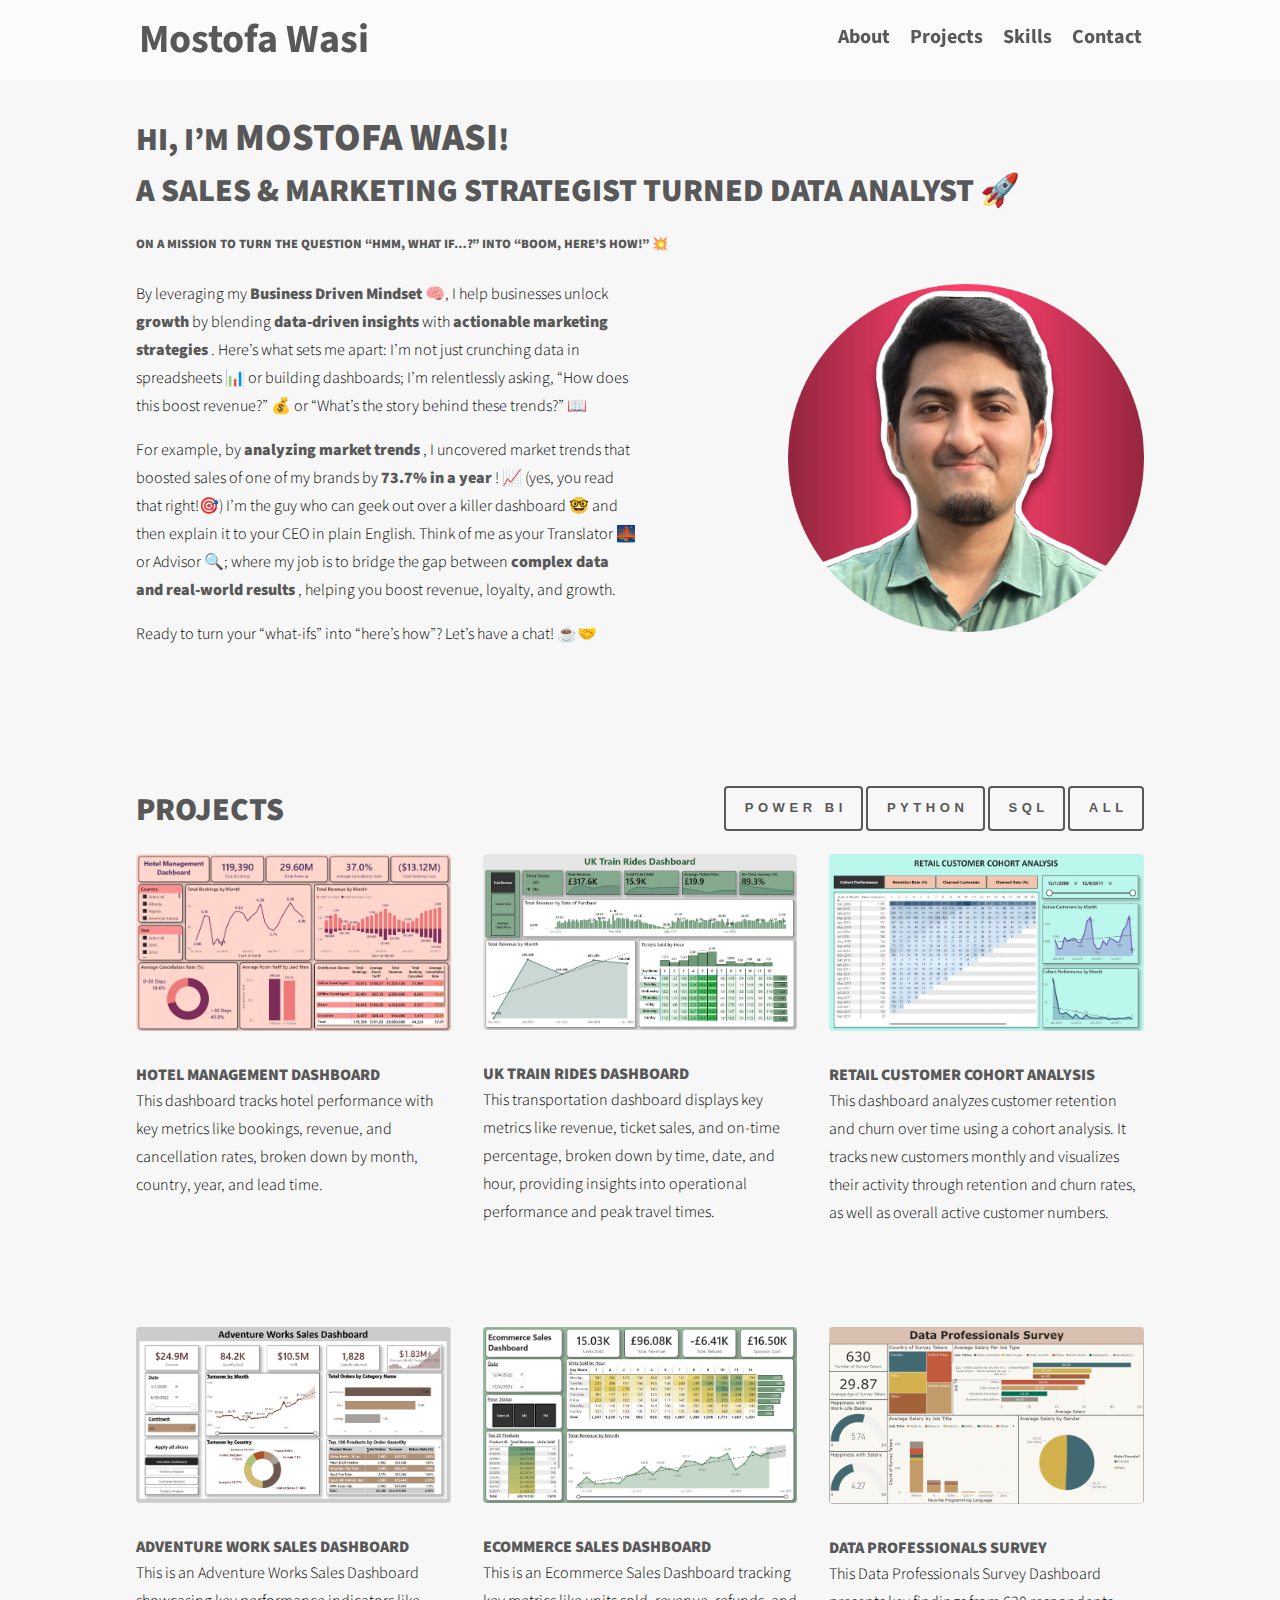
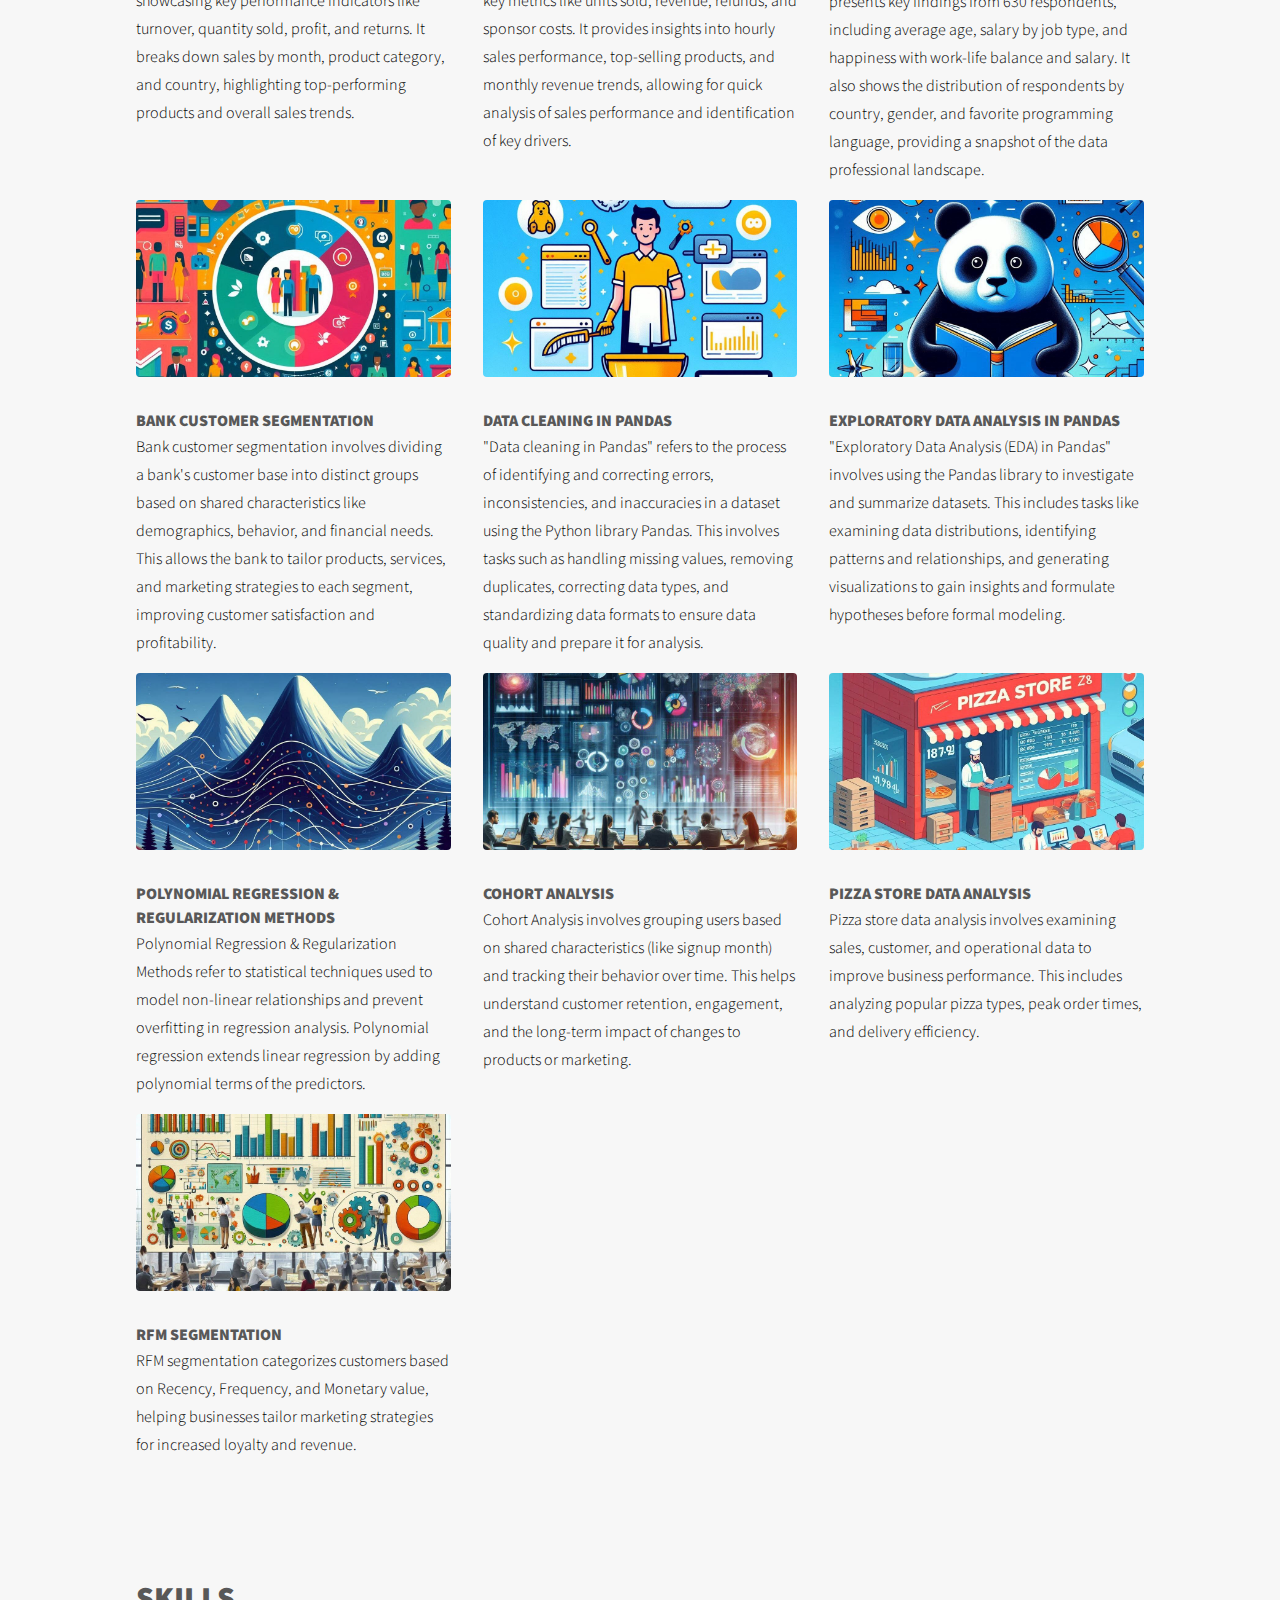
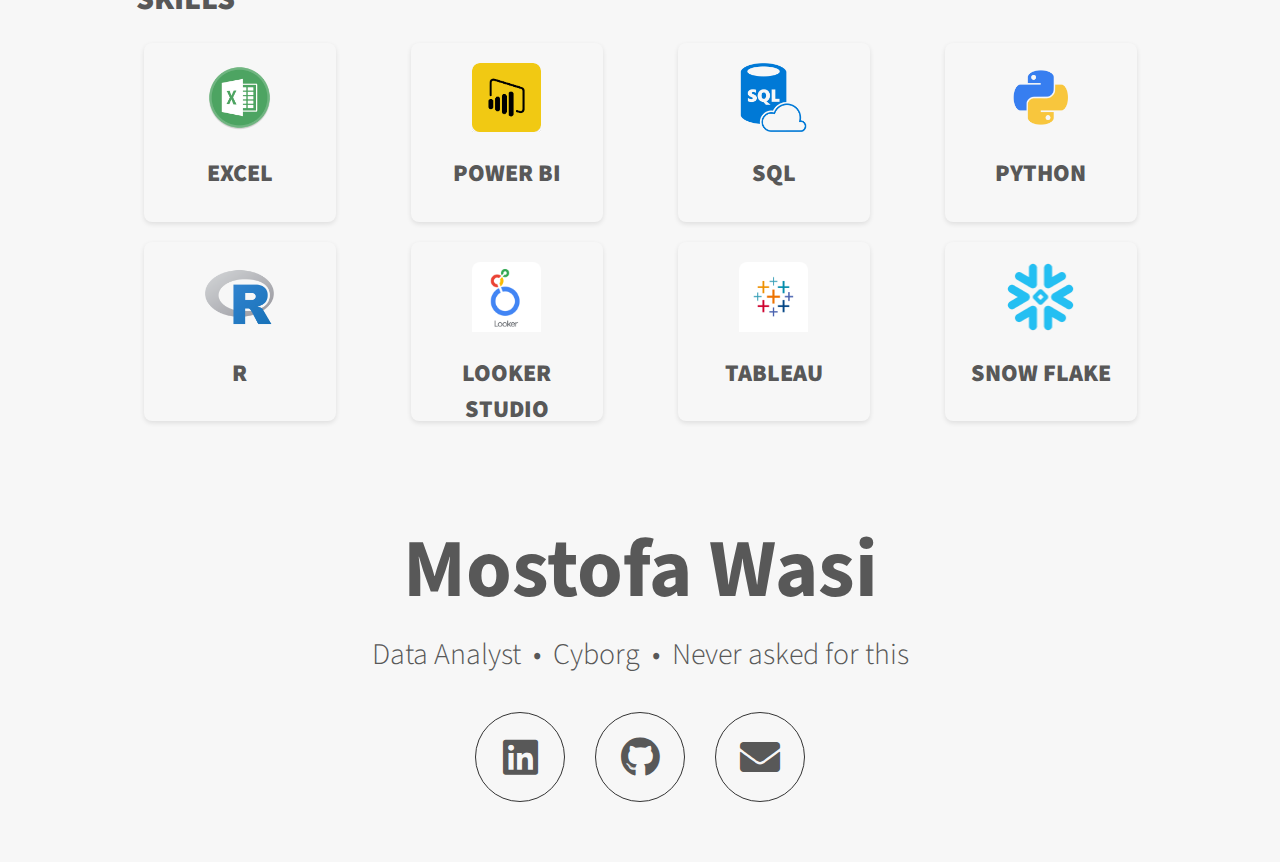
==== index.html @ e13c4f14 "Update index.html" ====
<!DOCTYPE HTML>

<html>

<head>
	<title>Portfolio Website of Mostofa Wasi</title>
	<meta charset="utf-8" />
	<meta name="viewport" content="width=device-width, initial-scale=1, user-scalable=no" />
	<link rel="stylesheet" href="assets/css/main.css" />
	<noscript>
		<link rel="stylesheet" href="assets/css/noscript.css" />
	</noscript>


</head>

<body class="is-preload">
	<!-- Wrapper -->
	<div id="wrapper">

		<div class="main-container">
			<div class="nav-container">
				<div class="name">
					<a href="https://mostofawasi.github.io/m.wasi_portfolio/">Mostofa Wasi</a>
				</div>
				<div class="links">
					<a href="#home">About</a>
					<a href="#projects">Projects</a>
					<a href="#skills">Skills</a>
					<a href="#foot">Contact</a>
				</div>
			</div>
		</div>

		<!-- Header -->
		<header id="header">
			<div class="inner">

			</div>
		</header>
		<div id="main">
			<div class="inner">
				<section id="home">
					<h4>Hi, I’m <strong><btn style="font-size: larger;"
								href="https://www.linkedin.com/in/mostofawasi/">Mostofa Wasi</btn></strong>!<br />
						A Sales & Marketing Strategist turned Data Analyst 🚀</h4>
					<h5>on a mission to turn the question <strong>“Hmm, what if…?”</strong> into <strong>“Boom, here’s
							how!”</strong> 💥</h5>

					<div id="about">
						<section class="About">
							<p style="color: black;">By leveraging my <strong style="color: #585858;"> Business Driven Mindset </strong> 🧠, 
								I help businesses unlock <strong style="color: #585858;"> growth </strong> 
								by blending <strong style="color: #585858;"> data-driven insights </strong> 
								with <strong style="color: #585858;"> actionable marketing strategies </strong>. 
								Here’s what sets me apart: I’m not just crunching data in spreadsheets 📊 or building dashboards; 
								I’m relentlessly asking, “How does this boost revenue?” 💰 or “What’s the story behind these trends?” 📖
							</p>
							<p style="color: black;">
								For example, by <strong style="color: #585858;"> analyzing market trends </strong>, I uncovered market trends that boosted 
								sales of one of my brands by <strong style="color: #585858;"> 73.7% in a year </strong>! 📈 (yes, you read that right!🎯) 
								I’m the guy who can geek out over a killer dashboard 🤓 and then explain it to your CEO in plain 
								English. Think of me as your Translator 🌉 or Advisor 🔍; where my job is to bridge the gap between
								<strong style="color: #585858;"> complex data and real-world results </strong>, helping you boost revenue, loyalty, and growth.
							</p>
							<p style="color: black;">Ready to turn your “what-ifs” into “here’s how”? Let’s have a chat! ☕️🤝</p>
						</section>
						<section id="image-cont">
							<img src="images/profile.png" alt="Image" class="profile-img" />
						</section>
					</div>
					<section id="projects" class="project-d">
						<h4>Projects</h4>
						<div class="p-btn">
							<button class="p-btn-1 option" data-filter="PowerBI">Power BI</button>
							<button class="p-btn-2 option" data-filter="Python">Python</button>
							<button class="p-btn-3 option" data-filter="SQL">SQL</button>
							<button class="p-btn-all option" data-filter="all">All</button>
						</div>
					</section>
					<div class="row">
						<article class="project" data-id="PowerBI">
							<a href="hotel-management-dashboard.html">
								<div class="image fit thumb">
									<img src="images/thumbs/01.png" alt="" />
									<div class="overlay">
										<span class="view-button">View</span>
									</div>
								</div>
							</a>
							<h3>Hotel Management Dashboard</h3>
							<p style="font-size: 16px; color: black;">This dashboard tracks hotel performance with key
								metrics like bookings, revenue, and cancellation rates, broken down by month, country,
								year, and lead time.</p>
						</article>
						<article class="project" data-id="PowerBI">
							<a href="uk-train-rides-dashboard.html">
								<div class="image fit thumb">
									<img src="images/thumbs/02.png" alt="" />
									<div class="overlay">
										<span class="view-button">View</span>
									</div>
								</div>
							</a>
							<h3>UK Train Rides Dashboard</h3>
							<p style="font-size: 16px; color: black;">This transportation dashboard displays key metrics
								like revenue, ticket sales, and on-time percentage, broken down by time, date, and hour,
								providing insights into operational performance and peak travel times.</p>
						</article>

						<article class="project" data-id="PowerBI">
							<a href="retail-customer-cohort-analysis.html">
								<div class="image fit thumb">
									<img src="images/thumbs/03.png" alt="" />
									<div class="overlay">
										<span class="view-button">View</span>
									</div>
								</div>
							</a>
							<h3>Retail Customer Cohort Analysis</h3>
							<p style="font-size: 16px; color: black;">This dashboard analyzes customer retention and
								churn over time using a cohort analysis. It tracks new customers monthly and visualizes
								their activity through retention and churn rates, as well as overall active customer
								numbers.</p>
						</article>

						<article class="project" data-id="PowerBI">
							<a href="adventure-works-sales-dashboard.html">
								<div class="image fit thumb">
									<img src="images/thumbs/04.png" alt="" />
									<div class="overlay">
										<span class="view-button">View</span>
									</div>
								</div>
							</a>
							<h3>Adventure Work Sales Dashboard</h3>
							<p style="font-size: 16px; color: black;">This is an Adventure Works Sales Dashboard
								showcasing key performance indicators like turnover, quantity sold, profit, and returns.
								It breaks down sales by month, product category, and country, highlighting
								top-performing products and overall sales trends.</p>
						</article>

						<article class="project" data-id="PowerBI">
							<a href="ecommerce-sales-dashboard.html">
								<div class="image fit thumb">
									<img src="images/thumbs/05.png" alt="" />
									<div class="overlay">
										<span class="view-button">View</span>
									</div>
								</div>
							</a>
							<h3>ECommerce Sales Dashboard</h3>
							<p style="font-size: 16px; color: black;">This is an Ecommerce Sales Dashboard tracking key
								metrics like units sold, revenue, refunds, and sponsor costs. It provides insights into
								hourly sales performance, top-selling products, and monthly revenue trends, allowing for
								quick analysis of sales performance and identification of key drivers.</p>
						</article>

						<article class="project" data-id="PowerBI">
							<a href="data-professionals-survey.html">
								<div class="image fit thumb">
									<img src="images/thumbs/06.png" alt="" />
									<div class="overlay">
										<span class="view-button">View</span>
									</div>
								</div>
							</a>
							<h3>Data Professionals Survey</h3>
							<p style="font-size: 16px; color: black;">This Data Professionals Survey Dashboard presents
								key findings from 630 respondents, including average age, salary by job type, and
								happiness with work-life balance and salary. It also shows the distribution of
								respondents by country, gender, and favorite programming language, providing a snapshot
								of the data professional landscape.</p>
						</article>

						<article class="project" data-id="Python">
							<a target="_blank"
								href="https://github.com/mostofawasi/Bank-Customer-Segmentation-KMeans-Clustering-">
								<div class="image fit thumb">
									<img src="images/thumbs/07.png" alt="" />
									<div class="overlay">
										<span class="view-button">View</span>
									</div>
								</div>
							</a>
							<h3>Bank Customer Segmentation</h3>
							<p style="font-size: 16px; color: black;">Bank customer segmentation involves dividing a
								bank's customer base into distinct groups based on shared characteristics like
								demographics, behavior, and financial needs. This allows the bank to tailor products,
								services, and marketing strategies to each segment, improving customer satisfaction and
								profitability.</p>
						</article>

						<article class="project" data-id="Python">
							<a target="_blank" href="https://github.com/mostofawasi/Data-Cleaning-in-Pandas">
								<div class="image fit thumb">
									<img src="images/thumbs/08.png" alt="" />
									<div class="overlay">
										<span class="view-button">View</span>
									</div>
								</div>
							</a>
							<h3>Data Cleaning In Pandas</h3>
							<p style="font-size: 16px; color: black;">"Data cleaning in Pandas" refers to the process of
								identifying and correcting errors, inconsistencies, and inaccuracies in a dataset using
								the Python library Pandas. This involves tasks such as handling missing values, removing
								duplicates, correcting data types, and standardizing data formats to ensure data quality
								and prepare it for analysis.</p>
						</article>

						<article class="project" data-id="Python">
							<a target="_blank"
								href="https://github.com/mostofawasi/Exploratory-Data-Analysis-in-Pandas">
								<div class="image fit thumb">
									<img src="images/thumbs/09.png" alt="" />
									<div class="overlay">
										<span class="view-button">View</span>
									</div>
								</div>
							</a>
							<h3>Exploratory Data Analysis in Pandas</h3>
							<p style="font-size: 16px; color: black;">"Exploratory Data Analysis (EDA) in Pandas"
								involves using the Pandas library to investigate and summarize datasets. This includes
								tasks like examining data distributions, identifying patterns and relationships, and
								generating visualizations to gain insights and formulate hypotheses before formal
								modeling.</p>
						</article>

						<article class="project" data-id="Python">
							<a target="_blank"
								href="https://github.com/mostofawasi/Polynomial-Regression-Regularization-Methods-Ridge-and-LASSO-">
								<div class="image fit thumb">
									<img src="images/thumbs/10.png" alt="" />
									<div class="overlay">
										<span class="view-button">View</span>
									</div>
								</div>
							</a>
							<h3>Polynomial Regression & Regularization Methods</h3>
							<p style="font-size: 16px; color: black;">Polynomial Regression & Regularization Methods
								refer to statistical techniques used to model non-linear relationships and prevent
								overfitting in regression analysis. Polynomial regression extends linear regression by
								adding polynomial terms of the predictors.</p>
						</article>

						<article class="project" data-id="SQL">
							<a target="_blank" href="https://github.com/mostofawasi/Cohort-Analysis">
								<div class="image fit thumb">
									<img src="images/thumbs/11.png" alt="" />
									<div class="overlay">
										<span class="view-button">View</span>
									</div>
								</div>
							</a>
							<h3>Cohort Analysis</h3>
							<p style="font-size: 16px; color: black;">Cohort Analysis involves grouping users based on
								shared characteristics (like signup month) and tracking their behavior over time. This
								helps understand customer retention, engagement, and the long-term impact of changes to
								products or marketing.</p>
						</article>

						<article class="project" data-id="SQL">
							<a target="_blank" href="https://github.com/mostofawasi/Pizza-Store-Data-Analysis">
								<div class="image fit thumb">
									<img src="images/thumbs/12.png" alt="" />
									<div class="overlay">
										<span class="view-button">View</span>
									</div>
								</div>
							</a>
							<h3>Pizza Store Data Analysis</h3>
							<p style="font-size: 16px; color: black;">Pizza store data analysis involves examining
								sales, customer, and operational data to improve business performance. This includes
								analyzing popular pizza types, peak order times, and delivery efficiency.</p>
						</article>

						<article class="project" data-id="SQL">
							<a target="_blank" href="https://github.com/mostofawasi/RFM-Segmentation">
								<div class="image fit thumb">
									<img src="images/thumbs/13.png" alt="" />
									<div class="overlay">
										<span class="view-button">View</span>
									</div>
								</div>
							</a>
							<h3>RFM Segmentation</h3>
							<p style="font-size: 16px; color: black;">RFM segmentation categorizes customers based on
								Recency, Frequency, and Monetary value, helping businesses tailor marketing strategies
								for increased loyalty and revenue.</p>
						</article>

					</div>
					<h4 id="projects">
						Skills
					</h4>
					<section id="skills" class="grid-container">
						<div class="card">
							<img src="images/thumbs/excel.png" alt="Image 1">
							<h3>Excel</h3>
						</div>
						<div class="card">
							<img src="images/thumbs/powerbi.png" alt="Image 2">
							<h3>Power BI</h3>
						</div>
						<div class="card">
							<img src="images/thumbs/sql.png" alt="Image 3">
							<h3>SQL</h3>
						</div>
						<div class="card">
							<img src="images/thumbs/py.png" alt="Image 4">
							<h3>Python</h3>
						</div>
						<div class="card">
							<img src="images/thumbs/r.png" alt="Image 5">
							<h3>R</h3>
						</div>
						<div class="card">
							<img src="images/thumbs/looker.png" alt="Image 6">
							<h3>Looker Studio</h3>
						</div>
						<div class="card">
							<img src="images/thumbs/tableau.png" alt="Image 7">
							<h3>Tableau</h3>
						</div>
						<div class="card">
							<img src="images/thumbs/snow.png" alt="Image 8">
							<h3>Snow Flake</h3>
						</div>
					</section>

			</div>

		</div>


		<!-- Footer -->
		<div id="foot">

			<div class="footer-inner">
				<div class="footer-name">
					<h1>Mostofa Wasi</h1>
				</div>
				<p>Data Analyst &nbsp;&bull;&nbsp; Cyborg &nbsp;&bull;&nbsp; Never asked for this</p>
				<nav>
					<div class="footer-nav">
						<a href="https://www.linkedin.com/in/mostofawasi/" target="_blank"
							class="icon brands fa-linkedin"><span class="label">Linkedin</span></a></li>
						<a href="https://github.com/mostofawasi" target="_blank" class="icon brands fa-github"><span
								class="label">Github</span></a></li>
						<a href="https://mail.google.com/mail/u/0/#inbox?compose=GTvVlcSKjRTBgWKhVLmmXXfJXmWXGsJjJWlMthwhxwvfpBwqMWlRPTKkQCTNctvMNNXTBCKdDCGrP"
							target="_blank" class="icon solid fa-envelope"><span class="label">Email</span></a></li>
					</div>
				</nav>
			</div>

		</div>


	</div>


	<!-- Scripts -->
	<script src="assets/js/jquery.min.js"></script>
	<script src="assets/js/browser.min.js"></script>
	<script src="assets/js/breakpoints.min.js"></script>
	<script src="assets/js/util.js"></script>
	<script src="assets/js/main.js"></script>
	<script>
		    document.addEventListener("DOMContentLoaded", function () {
        const buttons = document.querySelectorAll(".option");

        buttons.forEach(button => {
            button.addEventListener("click", function () {
                buttons.forEach(btn => btn.classList.remove("active")); // Remove active class from all buttons
                this.classList.add("active"); // Add active class to clicked button
            });
        });
    });
  document.addEventListener('DOMContentLoaded', function() {
    const filterButtons = document.querySelectorAll('.p-btn button');
    const projects = document.querySelectorAll('.project');

    function filterProjects(filterValue) {
      projects.forEach(project => {
        if (filterValue === 'all' || project.getAttribute('data-id') === filterValue) {
          project.classList.add('active');
        } else {
          project.classList.remove('active');
        }
      });
    }

    filterButtons.forEach(button => {
      button.addEventListener('click', function() {
        const filterValue = this.getAttribute('data-filter');
        filterProjects(filterValue);

        // Remove 'selected' class from all buttons and add to the clicked one
        filterButtons.forEach(btn => btn.classList.remove('selected'));
        this.classList.add('selected');
      });
    });

    // Set default filter to all
    filterProjects('all');
    document.querySelector('.p-btn-all').classList.add('selected');
  });
  $('button').on('click', function(){
    $('button').removeClass('selected');
    $(this).addClass('selected');
});

</script>


</body>

</html>
---- assets/css/main.css ----
@import url(fontawesome-all.min.css);
@import url("https://fonts.googleapis.com/css?family=Source+Sans+Pro:300,700,900");

/*
	Phantom by HTML5 UP
	html5up.net | @ajlkn
	Free for personal and commercial use under the CCA 3.0 license (html5up.net/license)
*/

html, body, div, span, applet, object,
iframe, h1, h2, h3, h4, h5, h6, p, blockquote,
pre, a, abbr, acronym, address, big, cite,
code, del, dfn, em, img, ins, kbd, q, s, samp,
small, strike, strong, sub, sup, tt, var, b,
u, i, center, dl, dt, dd, ol, ul, li, fieldset,
form, label, legend, table, caption, tbody,
tfoot, thead, tr, th, td, article, aside,
canvas, details, embed, figure, figcaption,
footer, header, hgroup, menu, nav, output, ruby,
section, summary, time, mark, audio, video {
	margin: 0;
	padding: 0;
	border: 0;
	font-size: 100%;
	font: inherit;
	vertical-align: baseline;}

article, aside, details, figcaption, figure,
footer, header, hgroup, menu, nav, section {
	display: block;}

body {
	line-height: 1;
}

ol, ul {
	list-style: none;
}

blockquote, q {
	quotes: none;
}

	blockquote:before, blockquote:after, q:before, q:after {
		content: '';
		content: none;
	}

table {
	border-collapse: collapse;
	border-spacing: 0;
}

body {
	-webkit-text-size-adjust: none;
}

mark {
	background-color: transparent;
	color: inherit;
}

input::-moz-focus-inner {
	border: 0;
	padding: 0;
}

input, select, textarea {
	-moz-appearance: none;
	-webkit-appearance: none;
	-ms-appearance: none;
	appearance: none;
}

/* Basic */

	@-ms-viewport {
		width: device-width;
	}

	body {
		-ms-overflow-style: scrollbar;
	}

	@media screen and (max-width: 480px) {

		html, body {
			min-width: 320px;
		}

	}

	html {
		box-sizing: border-box;
	}

	*, *:before, *:after {
		box-sizing: inherit;
	}

	body {
		background: #F7F7F7;
	}

		body.is-preload *, body.is-preload *:before, body.is-preload *:after {
			-moz-animation: none !important;
			-webkit-animation: none !important;
			-ms-animation: none !important;
			animation: none !important;
			-moz-transition: none !important;
			-webkit-transition: none !important;
			-ms-transition: none !important;
			transition: none !important;
		}

/* Type */

	body, input, select, textarea {
		color: #585858;
		font-family: "Source Sans Pro", Helvetica, sans-serif;
		font-size: 16pt;
		font-weight: 300;
		line-height: 1.75;
	}

		@media screen and (max-width: 1680px) {

			body, input, select, textarea {
				font-size: 14pt;
			}

		}

		@media screen and (max-width: 1280px) {

			body, input, select, textarea {
				font-size: 12pt;
			}

		}

	a {
		-moz-transition: border-bottom-color 0.2s ease, color 0.2s ease;
		-webkit-transition: border-bottom-color 0.2s ease, color 0.2s ease;
		-ms-transition: border-bottom-color 0.2s ease, color 0.2s ease;
		transition: border-bottom-color 0.2s ease, color 0.2s ease;
		text-decoration: none;
		color: #585858;
	}

		a:hover {
			border-bottom-color: transparent;
			color: #f2849e !important;
		}

	strong, b {
		font-weight: 900;
	}

	em, i {
		font-style: italic;
	}

	p {
		margin: 0 0 1em 0;
	}

	h1 {
		font-size: 2.75em;
		font-weight: 700;
		line-height: 1.3;
		margin: 0 0 1em 0;
	}

		h1 a {
			color: inherit;
		}

		@media screen and (max-width: 736px) {

			h1 {
				font-size: 2em;
				margin: 0 0 1em 0;
			}

		}

		@media screen and (max-width: 360px) {

			h1 {
				font-size: 1.75em;
			}

		}

	h2, h3, h4, h5, h6 {
		font-weight: 900;
		line-height: 1.5;
		margin: 0 0 2em 0;
		text-transform: uppercase;
	}

		h2 a, h3 a, h4 a, h5 a, h6 a {
			color: inherit;
		}

	h2 {
		font-size: 1.1em;
	}

	h3 {
		font-size: 1em;
	}

	h4 {
		font-size: 0.8em;
	}

	h5 {
		font-size: 0.8em;
	}

	h6 {
		font-size: 0.8em;
	}

	@media screen and (max-width: 980px) {

		h1 br, h2 br, h3 br, h4 br, h5 br, h6 br {
			display: none;
		}

	}

	@media screen and (max-width: 736px) {

		h2 {
			font-size: 1em;
		}

		h3 {
			font-size: 0.8em;
		}

	}

	sub {
		font-size: 0.8em;
		position: relative;
		top: 0.5em;
	}

	sup {
		font-size: 0.8em;
		position: relative;
		top: -0.5em;
	}

	blockquote {
		border-left: solid 4px #c9c9c9;
		font-style: italic;
		margin: 0 0 2em 0;
		padding: 0.5em 0 0.5em 2em;
	}

	code {
		background: rgba(144, 144, 144, 0.075);
		border-radius: 4px;
		border: solid 1px #c9c9c9;
		font-family: "Courier New", monospace;
		font-size: 0.9em;
		margin: 0 0.25em;
		padding: 0.25em 0.65em;
	}

	pre {
		-webkit-overflow-scrolling: touch;
		font-family: "Courier New", monospace;
		font-size: 0.9em;
		margin: 0 0 2em 0;
	}

		pre code {
			display: block;
			line-height: 1.75;
			padding: 1em 1.5em;
			overflow-x: auto;
		}

	hr {
		border: 0;
		border-bottom: solid 1px #c9c9c9;
		margin: 2em 0;
	}

		hr.major {
			margin: 3em 0;
		}

	.align-left {
		text-align: left;
	}

	.align-center {
		text-align: center;
	}

	.align-right {
		text-align: right;
	}

Row

	.row {
		display: flex;
		flex-wrap: wrap;
		box-sizing: border-box;
		align-items: stretch;
	}

		.row > * {
			box-sizing: border-box;
		}

		.row.gtr-uniform > * > :last-child {
			margin-bottom: 0;
		}

		.row.aln-left {
			justify-content: flex-start;
		}

		.row.aln-center {
			justify-content: center;
		}

		.row.aln-right {
			justify-content: flex-end;
		}

		.row.aln-top {
			align-items: flex-start;
		}

		.row.aln-middle {
			align-items: center;
		}

		.row.aln-bottom {
			align-items: flex-end;
		}

		.row > .imp {
			order: -1;
		}

		.row > .col-1 {
			width: 8.33333%;
		}

		.row > .off-1 {
			margin-left: 8.33333%;
		}

		.row > .col-2 {
			width: 16.66667%;
		}

		.row > .off-2 {
			margin-left: 16.66667%;
		}

		.row > .col-3 {
			width: 25%;
		}

		.row > .off-3 {
			margin-left: 25%;
		}

		.row > .col-4 {
			width: 33.33333%;
		}

		.row > .off-4 {
			margin-left: 33.33333%;
		}

		.row > .col-5 {
			width: 41.66667%;
		}

		.row > .off-5 {
			margin-left: 41.66667%;
		}

		.row > .col-6 {
			width: 50%;
		}

		.row > .off-6 {
			margin-left: 50%;
		}

		.row > .col-7 {
			width: 58.33333%;
		}

		.row > .off-7 {
			margin-left: 58.33333%;
		}

		.row > .col-8 {
			width: 66.66667%;
		}

		.row > .off-8 {
			margin-left: 66.66667%;
		}

		.row > .col-9 {
			width: 75%;
		}

		.row > .off-9 {
			margin-left: 75%;
		}

		.row > .col-10 {
			width: 83.33333%;
		}

		.row > .off-10 {
			margin-left: 83.33333%;
		}

		.row > .col-11 {
			width: 91.66667%;
		}

		.row > .off-11 {
			margin-left: 91.66667%;
		}

		.row > .col-12 {
			width: 100%;
		}

		.row > .off-12 {
			margin-left: 100%;
		}

		.row.gtr-0 {
			margin-top: 0;
			margin-left: 0em;
		}

			.row.gtr-0 > * {
				padding: 0 0 0 0em;
			}

			.row.gtr-0.gtr-uniform {
				margin-top: 0em;
			}

				.row.gtr-0.gtr-uniform > * {
					padding-top: 0em;
				}

		.row.gtr-25 {
			margin-top: 0;
			margin-left: -0.5em;
		}

			.row.gtr-25 > * {
				padding: 0 0 0 0.5em;
			}

			.row.gtr-25.gtr-uniform {
				margin-top: -0.5em;
			}

				.row.gtr-25.gtr-uniform > * {
					padding-top: 0.5em;
				}

		.row.gtr-50 {
			margin-top: 0;
			margin-left: -1em;
		}

			.row.gtr-50 > * {
				padding: 0 0 0 1em;
			}

			.row.gtr-50.gtr-uniform {
				margin-top: -1em;
			}

				.row.gtr-50.gtr-uniform > * {
					padding-top: 1em;
				}

		.row {
			margin-top: 0;
			margin-left: -2em;
		}

			.row > * {
				padding: 0 0 0 2em;
			}

			.row.gtr-uniform {
				margin-top: -2em;
			}

				.row.gtr-uniform > * {
					padding-top: 2em;
				}

		.row.gtr-150 {
			margin-top: 0;
			margin-left: -3em;
		}

			.row.gtr-150 > * {
				padding: 0 0 0 3em;
			}

			.row.gtr-150.gtr-uniform {
				margin-top: -3em;
			}

				.row.gtr-150.gtr-uniform > * {
					padding-top: 3em;
				}

		.row.gtr-200 {
			margin-top: 0;
			margin-left: -4em;
		}

			.row.gtr-200 > * {
				padding: 0 0 0 4em;
			}

			.row.gtr-200.gtr-uniform {
				margin-top: -4em;
			}

				.row.gtr-200.gtr-uniform > * {
					padding-top: 4em;
				}

		@media screen and (max-width: 1680px) {

			.row {
				display: flex;
				flex-wrap: wrap;
				box-sizing: border-box;
				align-items: stretch;
			}

				.row > * {
					box-sizing: border-box;
				}

				.row.gtr-uniform > * > :last-child {
					margin-bottom: 0;
				}

				.row.aln-left {
					justify-content: flex-start;
				}

				.row.aln-center {
					justify-content: center;
				}

				.row.aln-right {
					justify-content: flex-end;
				}

				.row.aln-top {
					align-items: flex-start;
				}

				.row.aln-middle {
					align-items: center;
				}

				.row.aln-bottom {
					align-items: flex-end;
				}

				.row > .imp-xlarge {
					order: -1;
				}

				.row > .col-1-xlarge {
					width: 8.33333%;
				}

				.row > .off-1-xlarge {
					margin-left: 8.33333%;
				}

				.row > .col-2-xlarge {
					width: 16.66667%;
				}

				.row > .off-2-xlarge {
					margin-left: 16.66667%;
				}

				.row > .col-3-xlarge {
					width: 25%;
				}

				.row > .off-3-xlarge {
					margin-left: 25%;
				}

				.row > .col-4-xlarge {
					width: 33.33333%;
				}

				.row > .off-4-xlarge {
					margin-left: 33.33333%;
				}

				.row > .col-5-xlarge {
					width: 41.66667%;
				}

				.row > .off-5-xlarge {
					margin-left: 41.66667%;
				}

				.row > .col-6-xlarge {
					width: 50%;
				}

				.row > .off-6-xlarge {
					margin-left: 50%;
				}

				.row > .col-7-xlarge {
					width: 58.33333%;
				}

				.row > .off-7-xlarge {
					margin-left: 58.33333%;
				}

				.row > .col-8-xlarge {
					width: 66.66667%;
				}

				.row > .off-8-xlarge {
					margin-left: 66.66667%;
				}

				.row > .col-9-xlarge {
					width: 75%;
				}

				.row > .off-9-xlarge {
					margin-left: 75%;
				}

				.row > .col-10-xlarge {
					width: 83.33333%;
				}

				.row > .off-10-xlarge {
					margin-left: 83.33333%;
				}

				.row > .col-11-xlarge {
					width: 91.66667%;
				}

				.row > .off-11-xlarge {
					margin-left: 91.66667%;
				}

				.row > .col-12-xlarge {
					width: 100%;
				}

				.row > .off-12-xlarge {
					margin-left: 100%;
				}

				.row.gtr-0 {
					margin-top: 0;
					margin-left: 0em;
				}

					.row.gtr-0 > * {
						padding: 0 0 0 0em;
					}

					.row.gtr-0.gtr-uniform {
						margin-top: 0em;
					}

						.row.gtr-0.gtr-uniform > * {
							padding-top: 0em;
						}

				.row.gtr-25 {
					margin-top: 0;
					margin-left: -0.5em;
				}

					.row.gtr-25 > * {
						padding: 0 0 0 0.5em;
					}

					.row.gtr-25.gtr-uniform {
						margin-top: -0.5em;
					}

						.row.gtr-25.gtr-uniform > * {
							padding-top: 0.5em;
						}

				.row.gtr-50 {
					margin-top: 0;
					margin-left: -1em;
				}

					.row.gtr-50 > * {
						padding: 0 0 0 1em;
					}

					.row.gtr-50.gtr-uniform {
						margin-top: -1em;
					}

						.row.gtr-50.gtr-uniform > * {
							padding-top: 1em;
						}

				.row {
					margin-top: 0;
					margin-left: -2em;
				}

					.row > * {
						padding: 0 0 0 2em;
					}

					.row.gtr-uniform {
						margin-top: -2em;
					}

						.row.gtr-uniform > * {
							padding-top: 2em;
						}

				.row.gtr-150 {
					margin-top: 0;
					margin-left: -3em;
				}

					.row.gtr-150 > * {
						padding: 0 0 0 3em;
					}

					.row.gtr-150.gtr-uniform {
						margin-top: -3em;
					}

						.row.gtr-150.gtr-uniform > * {
							padding-top: 3em;
						}

				.row.gtr-200 {
					margin-top: 0;
					margin-left: -4em;
				}

					.row.gtr-200 > * {
						padding: 0 0 0 4em;
					}

					.row.gtr-200.gtr-uniform {
						margin-top: -4em;
					}

						.row.gtr-200.gtr-uniform > * {
							padding-top: 4em;
						}

		}

		@media screen and (max-width: 1280px) {

			.row {
				display: flex;
				flex-wrap: wrap;
				box-sizing: border-box;
				align-items: stretch;
			}

				.row > * {
					box-sizing: border-box;
				}

				.row.gtr-uniform > * > :last-child {
					margin-bottom: 0;
				}

				.row.aln-left {
					justify-content: flex-start;
				}

				.row.aln-center {
					justify-content: center;
				}

				.row.aln-right {
					justify-content: flex-end;
				}

				.row.aln-top {
					align-items: flex-start;
				}

				.row.aln-middle {
					align-items: center;
				}

				.row.aln-bottom {
					align-items: flex-end;
				}

				.row > .imp-large {
					order: -1;
				}

				.row > .col-1-large {
					width: 8.33333%;
				}

				.row > .off-1-large {
					margin-left: 8.33333%;
				}

				.row > .col-2-large {
					width: 16.66667%;
				}

				.row > .off-2-large {
					margin-left: 16.66667%;
				}

				.row > .col-3-large {
					width: 25%;
				}

				.row > .off-3-large {
					margin-left: 25%;
				}

				.row > .col-4-large {
					width: 33.33333%;
				}

				.row > .off-4-large {
					margin-left: 33.33333%;
				}

				.row > .col-5-large {
					width: 41.66667%;
				}

				.row > .off-5-large {
					margin-left: 41.66667%;
				}

				.row > .col-6-large {
					width: 50%;
				}

				.row > .off-6-large {
					margin-left: 50%;
				}

				.row > .col-7-large {
					width: 58.33333%;
				}

				.row > .off-7-large {
					margin-left: 58.33333%;
				}

				.row > .col-8-large {
					width: 66.66667%;
				}

				.row > .off-8-large {
					margin-left: 66.66667%;
				}

				.row > .col-9-large {
					width: 75%;
				}

				.row > .off-9-large {
					margin-left: 75%;
				}

				.row > .col-10-large {
					width: 83.33333%;
				}

				.row > .off-10-large {
					margin-left: 83.33333%;
				}

				.row > .col-11-large {
					width: 91.66667%;
				}

				.row > .off-11-large {
					margin-left: 91.66667%;
				}

				.row > .col-12-large {
					width: 100%;
				}

				.row > .off-12-large {
					margin-left: 100%;
				}

				.row.gtr-0 {
					margin-top: 0;
					margin-left: 0em;
				}

					.row.gtr-0 > * {
						padding: 0 0 0 0em;
					}

					.row.gtr-0.gtr-uniform {
						margin-top: 0em;
					}

						.row.gtr-0.gtr-uniform > * {
							padding-top: 0em;
						}

				.row.gtr-25 {
					margin-top: 0;
					margin-left: -0.5em;
				}

					.row.gtr-25 > * {
						padding: 0 0 0 0.5em;
					}

					.row.gtr-25.gtr-uniform {
						margin-top: -0.5em;
					}

						.row.gtr-25.gtr-uniform > * {
							padding-top: 0.5em;
						}

				.row.gtr-50 {
					margin-top: 0;
					margin-left: -1em;
				}

					.row.gtr-50 > * {
						padding: 0 0 0 1em;
					}

					.row.gtr-50.gtr-uniform {
						margin-top: -1em;
					}

						.row.gtr-50.gtr-uniform > * {
							padding-top: 1em;
						}

				.row {
					margin-top: 0;
					margin-left: -2em;
				}

					.row > * {
						padding: 0 0 0 2em;
					}

					.row.gtr-uniform {
						margin-top: -2em;
					}

						.row.gtr-uniform > * {
							padding-top: 2em;
						}

				.row.gtr-150 {
					margin-top: 0;
					margin-left: -3em;
				}

					.row.gtr-150 > * {
						padding: 0 0 0 3em;
					}

					.row.gtr-150.gtr-uniform {
						margin-top: -3em;
					}

						.row.gtr-150.gtr-uniform > * {
							padding-top: 3em;
						}

				.row.gtr-200 {
					margin-top: 0;
					margin-left: -4em;
				}

					.row.gtr-200 > * {
						padding: 0 0 0 4em;
					}

					.row.gtr-200.gtr-uniform {
						margin-top: -4em;
					}

						.row.gtr-200.gtr-uniform > * {
							padding-top: 4em;
						}

		}

		@media screen and (max-width: 980px) {

			.row {
				display: flex;
				flex-wrap: wrap;
				box-sizing: border-box;
				align-items: stretch;
			}

				.row > * {
					box-sizing: border-box;
				}

				.row.gtr-uniform > * > :last-child {
					margin-bottom: 0;
				}

				.row.aln-left {
					justify-content: flex-start;
				}

				.row.aln-center {
					justify-content: center;
				}

				.row.aln-right {
					justify-content: flex-end;
				}

				.row.aln-top {
					align-items: flex-start;
				}

				.row.aln-middle {
					align-items: center;
				}

				.row.aln-bottom {
					align-items: flex-end;
				}

				.row > .imp-medium {
					order: -1;
				}

				.row > .col-1-medium {
					width: 8.33333%;
				}

				.row > .off-1-medium {
					margin-left: 8.33333%;
				}

				.row > .col-2-medium {
					width: 16.66667%;
				}

				.row > .off-2-medium {
					margin-left: 16.66667%;
				}

				.row > .col-3-medium {
					width: 25%;
				}

				.row > .off-3-medium {
					margin-left: 25%;
				}

				.row > .col-4-medium {
					width: 33.33333%;
				}

				.row > .off-4-medium {
					margin-left: 33.33333%;
				}

				.row > .col-5-medium {
					width: 41.66667%;
				}

				.row > .off-5-medium {
					margin-left: 41.66667%;
				}

				.row > .col-6-medium {
					width: 50%;
				}

				.row > .off-6-medium {
					margin-left: 50%;
				}

				.row > .col-7-medium {
					width: 58.33333%;
				}

				.row > .off-7-medium {
					margin-left: 58.33333%;
				}

				.row > .col-8-medium {
					width: 66.66667%;
				}

				.row > .off-8-medium {
					margin-left: 66.66667%;
				}

				.row > .col-9-medium {
					width: 75%;
				}

				.row > .off-9-medium {
					margin-left: 75%;
				}

				.row > .col-10-medium {
					width: 83.33333%;
				}

				.row > .off-10-medium {
					margin-left: 83.33333%;
				}

				.row > .col-11-medium {
					width: 91.66667%;
				}

				.row > .off-11-medium {
					margin-left: 91.66667%;
				}

				.row > .col-12-medium {
					width: 100%;
				}

				.row > .off-12-medium {
					margin-left: 100%;
				}

				.row.gtr-0 {
					margin-top: 0;
					margin-left: 0em;
				}

					.row.gtr-0 > * {
						padding: 0 0 0 0em;
					}

					.row.gtr-0.gtr-uniform {
						margin-top: 0em;
					}

						.row.gtr-0.gtr-uniform > * {
							padding-top: 0em;
						}

				.row.gtr-25 {
					margin-top: 0;
					margin-left: -0.375em;
				}

					.row.gtr-25 > * {
						padding: 0 0 0 0.375em;
					}

					.row.gtr-25.gtr-uniform {
						margin-top: -0.375em;
					}

						.row.gtr-25.gtr-uniform > * {
							padding-top: 0.375em;
						}

				.row.gtr-50 {
					margin-top: 0;
					margin-left: -0.75em;
				}

					.row.gtr-50 > * {
						padding: 0 0 0 0.75em;
					}

					.row.gtr-50.gtr-uniform {
						margin-top: -0.75em;
					}

						.row.gtr-50.gtr-uniform > * {
							padding-top: 0.75em;
						}

				.row {
					margin-top: 0;
					margin-left: -1.5em;
				}

					.row > * {
						padding: 0 0 0 1.5em;
					}

					.row.gtr-uniform {
						margin-top: -1.5em;
					}

						.row.gtr-uniform > * {
							padding-top: 1.5em;
						}

				.row.gtr-150 {
					margin-top: 0;
					margin-left: -2.25em;
				}

					.row.gtr-150 > * {
						padding: 0 0 0 2.25em;
					}

					.row.gtr-150.gtr-uniform {
						margin-top: -2.25em;
					}

						.row.gtr-150.gtr-uniform > * {
							padding-top: 2.25em;
						}

				.row.gtr-200 {
					margin-top: 0;
					margin-left: -3em;
				}

					.row.gtr-200 > * {
						padding: 0 0 0 3em;
					}

					.row.gtr-200.gtr-uniform {
						margin-top: -3em;
					}

						.row.gtr-200.gtr-uniform > * {
							padding-top: 3em;
						}

		}

		@media screen and (max-width: 736px) {

			.row {
				display: flex;
				flex-wrap: wrap;
				box-sizing: border-box;
				align-items: stretch;
			}

				.row > * {
					box-sizing: border-box;
				}

				.row.gtr-uniform > * > :last-child {
					margin-bottom: 0;
				}

				.row.aln-left {
					justify-content: flex-start;
				}

				.row.aln-center {
					justify-content: center;
				}

				.row.aln-right {
					justify-content: flex-end;
				}

				.row.aln-top {
					align-items: flex-start;
				}

				.row.aln-middle {
					align-items: center;
				}

				.row.aln-bottom {
					align-items: flex-end;
				}

				.row > .imp-small {
					order: -1;
				}

				.row > .col-1-small {
					width: 8.33333%;
				}

				.row > .off-1-small {
					margin-left: 8.33333%;
				}

				.row > .col-2-small {
					width: 16.66667%;
				}

				.row > .off-2-small {
					margin-left: 16.66667%;
				}

				.row > .col-3-small {
					width: 25%;
				}

				.row > .off-3-small {
					margin-left: 25%;
				}

				.row > .col-4-small {
					width: 33.33333%;
				}

				.row > .off-4-small {
					margin-left: 33.33333%;
				}

				.row > .col-5-small {
					width: 41.66667%;
				}

				.row > .off-5-small {
					margin-left: 41.66667%;
				}

				.row > .col-6-small {
					width: 50%;
				}

				.row > .off-6-small {
					margin-left: 50%;
				}

				.row > .col-7-small {
					width: 58.33333%;
				}

				.row > .off-7-small {
					margin-left: 58.33333%;
				}

				.row > .col-8-small {
					width: 66.66667%;
				}

				.row > .off-8-small {
					margin-left: 66.66667%;
				}

				.row > .col-9-small {
					width: 75%;
				}

				.row > .off-9-small {
					margin-left: 75%;
				}

				.row > .col-10-small {
					width: 83.33333%;
				}

				.row > .off-10-small {
					margin-left: 83.33333%;
				}

				.row > .col-11-small {
					width: 91.66667%;
				}

				.row > .off-11-small {
					margin-left: 91.66667%;
				}

				.row > .col-12-small {
					width: 100%;
				}

				.row > .off-12-small {
					margin-left: 100%;
				}

				.row.gtr-0 {
					margin-top: 0;
					margin-left: 0em;
				}

					.row.gtr-0 > * {
						padding: 0 0 0 0em;
					}

					.row.gtr-0.gtr-uniform {
						margin-top: 0em;
					}

						.row.gtr-0.gtr-uniform > * {
							padding-top: 0em;
						}

				.row.gtr-25 {
					margin-top: 0;
					margin-left: -0.25em;
				}

					.row.gtr-25 > * {
						padding: 0 0 0 0.25em;
					}

					.row.gtr-25.gtr-uniform {
						margin-top: -0.25em;
					}

						.row.gtr-25.gtr-uniform > * {
							padding-top: 0.25em;
						}

				.row.gtr-50 {
					margin-top: 0;
					margin-left: -0.5em;
				}

					.row.gtr-50 > * {
						padding: 0 0 0 0.5em;
					}

					.row.gtr-50.gtr-uniform {
						margin-top: -0.5em;
					}

						.row.gtr-50.gtr-uniform > * {
							padding-top: 0.5em;
						}

				.row {
					margin-top: 0;
					margin-left: -1em;
				}

					.row > * {
						padding: 0 0 0 1em;
					}

					.row.gtr-uniform {
						margin-top: -1em;
					}

						.row.gtr-uniform > * {
							padding-top: 1em;
						}

				.row.gtr-150 {
					margin-top: 0;
					margin-left: -1.5em;
				}

					.row.gtr-150 > * {
						padding: 0 0 0 1.5em;
					}

					.row.gtr-150.gtr-uniform {
						margin-top: -1.5em;
					}

						.row.gtr-150.gtr-uniform > * {
							padding-top: 1.5em;
						}

				.row.gtr-200 {
					margin-top: 0;
					margin-left: -2em;
				}

					.row.gtr-200 > * {
						padding: 0 0 0 2em;
					}

					.row.gtr-200.gtr-uniform {
						margin-top: -2em;
					}

						.row.gtr-200.gtr-uniform > * {
							padding-top: 2em;
						}

		}

		@media screen and (max-width: 480px) {

			.row {
				display: flex;
				flex-wrap: wrap;
				box-sizing: border-box;
				align-items: stretch;
			}

				.row > * {
					box-sizing: border-box;
				}

				.row.gtr-uniform > * > :last-child {
					margin-bottom: 0;
				}

				.row.aln-left {
					justify-content: flex-start;
				}

				.row.aln-center {
					justify-content: center;
				}

				.row.aln-right {
					justify-content: flex-end;
				}

				.row.aln-top {
					align-items: flex-start;
				}

				.row.aln-middle {
					align-items: center;
				}

				.row.aln-bottom {
					align-items: flex-end;
				}

				.row > .imp-xsmall {
					order: -1;
				}

				.row > .col-1-xsmall {
					width: 8.33333%;
				}

				.row > .off-1-xsmall {
					margin-left: 8.33333%;
				}

				.row > .col-2-xsmall {
					width: 16.66667%;
				}

				.row > .off-2-xsmall {
					margin-left: 16.66667%;
				}

				.row > .col-3-xsmall {
					width: 25%;
				}

				.row > .off-3-xsmall {
					margin-left: 25%;
				}

				.row > .col-4-xsmall {
					width: 33.33333%;
				}

				.row > .off-4-xsmall {
					margin-left: 33.33333%;
				}

				.row > .col-5-xsmall {
					width: 41.66667%;
				}

				.row > .off-5-xsmall {
					margin-left: 41.66667%;
				}

				.row > .col-6-xsmall {
					width: 50%;
				}

				.row > .off-6-xsmall {
					margin-left: 50%;
				}

				.row > .col-7-xsmall {
					width: 58.33333%;
				}

				.row > .off-7-xsmall {
					margin-left: 58.33333%;
				}

				.row > .col-8-xsmall {
					width: 66.66667%;
				}

				.row > .off-8-xsmall {
					margin-left: 66.66667%;
				}

				.row > .col-9-xsmall {
					width: 75%;
				}

				.row > .off-9-xsmall {
					margin-left: 75%;
				}

				.row > .col-10-xsmall {
					width: 83.33333%;
				}

				.row > .off-10-xsmall {
					margin-left: 83.33333%;
				}

				.row > .col-11-xsmall {
					width: 91.66667%;
				}

				.row > .off-11-xsmall {
					margin-left: 91.66667%;
				}

				.row > .col-12-xsmall {
					width: 100%;
				}

				.row > .off-12-xsmall {
					margin-left: 100%;
				}

				.row.gtr-0 {
					margin-top: 0;
					margin-left: 0em;
				}

					.row.gtr-0 > * {
						padding: 0 0 0 0em;
					}

					.row.gtr-0.gtr-uniform {
						margin-top: 0em;
					}

						.row.gtr-0.gtr-uniform > * {
							padding-top: 0em;
						}

				.row.gtr-25 {
					margin-top: 0;
					margin-left: -0.25em;
				}

					.row.gtr-25 > * {
						padding: 0 0 0 0.25em;
					}

					.row.gtr-25.gtr-uniform {
						margin-top: -0.25em;
					}

						.row.gtr-25.gtr-uniform > * {
							padding-top: 0.25em;
						}

				.row.gtr-50 {
					margin-top: 0;
					margin-left: -0.5em;
				}

					.row.gtr-50 > * {
						padding: 0 0 0 0.5em;
					}

					.row.gtr-50.gtr-uniform {
						margin-top: -0.5em;
					}

						.row.gtr-50.gtr-uniform > * {
							padding-top: 0.5em;
						}

				.row {
					margin-top: 0;
					margin-left: -1em;
				}

					.row > * {
						padding: 0 0 0 1em;
					}

					.row.gtr-uniform {
						margin-top: -1em;
					}

						.row.gtr-uniform > * {
							padding-top: 1em;
						}

				.row.gtr-150 {
					margin-top: 0;
					margin-left: -1.5em;
				}

					.row.gtr-150 > * {
						padding: 0 0 0 1.5em;
					}

					.row.gtr-150.gtr-uniform {
						margin-top: -1.5em;
					}

						.row.gtr-150.gtr-uniform > * {
							padding-top: 1.5em;
						}

				.row.gtr-200 {
					margin-top: 0;
					margin-left: -2em;
				}

					.row.gtr-200 > * {
						padding: 0 0 0 2em;
					}

					.row.gtr-200.gtr-uniform {
						margin-top: -2em;
					}

						.row.gtr-200.gtr-uniform > * {
							padding-top: 2em;
						}

		}

/* Section/Article */

	section.special, article.special {
		text-align: center;
	}

	header p {
		margin-top: -1em;
	}

	@media screen and (max-width: 736px) {

		header p {
			margin-top: 0;
		}

	}

/* Icon */

	.icon {
		text-decoration: none;
		border-bottom: none;
		position: relative;
	}

		.icon:before {
			-moz-osx-font-smoothing: grayscale;
			-webkit-font-smoothing: antialiased;
			display: inline-block;
			font-style: normal;
			font-variant: normal;
			text-rendering: auto;
			line-height: 1;
			text-transform: none !important;
			font-family: 'Font Awesome 5 Free';
			font-weight: 400;
		}

		.icon > .label {
			display: none;
		}

		.icon:before {
			line-height: inherit;
		}

		.icon.solid:before {
			font-weight: 900;
		}

		.icon.brands:before {
			font-family: 'Font Awesome 5 Brands';
		}

		.icon.style2 {
			-moz-transition: background-color 0.2s ease-in-out, color 0.2s ease-in-out, border-color 0.2s ease-in-out;
			-webkit-transition: background-color 0.2s ease-in-out, color 0.2s ease-in-out, border-color 0.2s ease-in-out;
			-ms-transition: background-color 0.2s ease-in-out, color 0.2s ease-in-out, border-color 0.2s ease-in-out;
			transition: background-color 0.2s ease-in-out, color 0.2s ease-in-out, border-color 0.2s ease-in-out;
			background-color: transparent;
			border: solid 1px #c9c9c9;
			border-radius: 4px;
			width: 2.65em;
			height: 2.65em;
			display: inline-block;
			text-align: center;
			line-height: 2.65em;
			color: inherit;
		}

			.icon.style2:before {
				font-size: 1.1em;
			}

			.icon.style2:hover {
				color: #f2849e;
				border-color: #f2849e;
			}

			.icon.style2:active {
				background-color: rgba(242, 132, 158, 0.1);
			}

/* List */

	ol {
		list-style: decimal;
		margin: 0 0 2em 0;
		padding-left: 1.25em;
	}

		ol li {
			padding-left: 0.25em;
		}

	ul {
		list-style: disc;
		margin: 0 0 2em 0;
		padding-left: 1em;
	}

		ul li {
			padding-left: 0.5em;
		}

		ul.alt {
			list-style: none;
			padding-left: 0;
		}

			ul.alt li {
				border-top: solid 1px #c9c9c9;
				padding: 0.5em 0;
			}

				ul.alt li:first-child {
					border-top: 0;
					padding-top: 0;
				}

	dl {
		margin: 0 0 2em 0;
	}

		dl dt {
			display: block;
			font-weight: 900;
			margin: 0 0 1em 0;
		}

		dl dd {
			margin-left: 2em;
		}

/* Actions */

	ul.actions {
		display: -moz-flex;
		display: -webkit-flex;
		display: -ms-flex;
		display: flex;
		cursor: default;
		list-style: none;
		margin-left: -1em;
		padding-left: 0;
	}

		ul.actions li {
			padding: 0 0 0 1em;
			vertical-align: middle;
		}

		ul.actions.special {
			-moz-justify-content: center;
			-webkit-justify-content: center;
			-ms-justify-content: center;
			justify-content: center;
			width: 100%;
			margin-left: 0;
		}

			ul.actions.special li:first-child {
				padding-left: 0;
			}

		ul.actions.stacked {
			-moz-flex-direction: column;
			-webkit-flex-direction: column;
			-ms-flex-direction: column;
			flex-direction: column;
			margin-left: 0;
		}

			ul.actions.stacked li {
				padding: 1.3em 0 0 0;
			}

				ul.actions.stacked li:first-child {
					padding-top: 0;
				}

		ul.actions.fit {
			width: calc(100% + 1em);
		}

			ul.actions.fit li {
				-moz-flex-grow: 1;
				-webkit-flex-grow: 1;
				-ms-flex-grow: 1;
				flex-grow: 1;
				-moz-flex-shrink: 1;
				-webkit-flex-shrink: 1;
				-ms-flex-shrink: 1;
				flex-shrink: 1;
				width: 100%;
			}

				ul.actions.fit li > * {
					width: 100%;
				}

			ul.actions.fit.stacked {
				width: 100%;
			}

		@media screen and (max-width: 480px) {

			ul.actions:not(.fixed) {
				-moz-flex-direction: column;
				-webkit-flex-direction: column;
				-ms-flex-direction: column;
				flex-direction: column;
				margin-left: 0;
				width: 100% !important;
			}

				ul.actions:not(.fixed) li {
					-moz-flex-grow: 1;
					-webkit-flex-grow: 1;
					-ms-flex-grow: 1;
					flex-grow: 1;
					-moz-flex-shrink: 1;
					-webkit-flex-shrink: 1;
					-ms-flex-shrink: 1;
					flex-shrink: 1;
					padding: 1em 0 0 0;
					text-align: center;
					width: 100%;
				}

					ul.actions:not(.fixed) li > * {
						width: 100%;
					}

					ul.actions:not(.fixed) li:first-child {
						padding-top: 0;
					}

					ul.actions:not(.fixed) li input[type="submit"],
					ul.actions:not(.fixed) li input[type="reset"],
					ul.actions:not(.fixed) li input[type="button"],
					ul.actions:not(.fixed) li button,
					ul.actions:not(.fixed) li .button {
						width: 100%;
					}

						ul.actions:not(.fixed) li input[type="submit"].icon:before,
						ul.actions:not(.fixed) li input[type="reset"].icon:before,
						ul.actions:not(.fixed) li input[type="button"].icon:before,
						ul.actions:not(.fixed) li button.icon:before,
						ul.actions:not(.fixed) li .button.icon:before {
							margin-left: -0.5rem;
						}

		}

/* Icons */

	ul.icons {
		cursor: default;
		list-style: none;
		padding-left: 0;
		margin: -1em 0 2em -1em;
	}

		ul.icons li {
			display: inline-block;
			padding: 1em 0 0 1em;
		}

/* Form */

	form {
		margin: 0 0 2em 0;
		overflow-x: hidden;
	}

		form > :last-child {
			margin-bottom: 0;
		}

		form > .fields {
			display: -moz-flex;
			display: -webkit-flex;
			display: -ms-flex;
			display: flex;
			-moz-flex-wrap: wrap;
			-webkit-flex-wrap: wrap;
			-ms-flex-wrap: wrap;
			flex-wrap: wrap;
			width: calc(100% + 3em);
			margin: -1.5em 0 2em -1.5em;
		}

			form > .fields > .field {
				-moz-flex-grow: 0;
				-webkit-flex-grow: 0;
				-ms-flex-grow: 0;
				flex-grow: 0;
				-moz-flex-shrink: 0;
				-webkit-flex-shrink: 0;
				-ms-flex-shrink: 0;
				flex-shrink: 0;
				padding: 1.5em 0 0 1.5em;
				width: calc(100% - 1.5em);
			}

				form > .fields > .field.half {
					width: calc(50% - 0.75em);
				}

				form > .fields > .field.third {
					width: calc(100%/3 - 0.5em);
				}

				form > .fields > .field.quarter {
					width: calc(25% - 0.375em);
				}

		@media screen and (max-width: 480px) {

			form > .fields {
				width: calc(100% + 3em);
				margin: -1.5em 0 2em -1.5em;
			}

				form > .fields > .field {
					padding: 1.5em 0 0 1.5em;
					width: calc(100% - 1.5em);
				}

					form > .fields > .field.half {
						width: calc(100% - 1.5em);
					}

					form > .fields > .field.third {
						width: calc(100% - 1.5em);
					}

					form > .fields > .field.quarter {
						width: calc(100% - 1.5em);
					}

		}

	label {
		display: block;
		font-size: 0.9em;
		font-weight: 900;
		margin: 0 0 1em 0;
	}

	input[type="text"],
	input[type="password"],
	input[type="email"],
	input[type="tel"],
	select,
	textarea {
		-moz-appearance: none;
		-webkit-appearance: none;
		-ms-appearance: none;
		appearance: none;
		background-color: transparent;
		border: none;
		border-radius: 0;
		border-bottom: solid 1px #c9c9c9;
		color: inherit;
		display: block;
		outline: 0;
		padding: 0;
		text-decoration: none;
		width: 100%;
	}

		input[type="text"]:invalid,
		input[type="password"]:invalid,
		input[type="email"]:invalid,
		input[type="tel"]:invalid,
		select:invalid,
		textarea:invalid {
			box-shadow: none;
		}

		input[type="text"]:focus,
		input[type="password"]:focus,
		input[type="email"]:focus,
		input[type="tel"]:focus,
		select:focus,
		textarea:focus {
			border-bottom-color: #f2849e;
			box-shadow: inset 0 -1px 0 0 #f2849e;
		}

	select {
		background-image: url("data:image/svg+xml;charset=utf8,%3Csvg xmlns='http://www.w3.org/2000/svg' width='40' height='40' preserveAspectRatio='none' viewBox='0 0 40 40'%3E%3Cpath d='M9.4,12.3l10.4,10.4l10.4-10.4c0.2-0.2,0.5-0.4,0.9-0.4c0.3,0,0.6,0.1,0.9,0.4l3.3,3.3c0.2,0.2,0.4,0.5,0.4,0.9 c0,0.4-0.1,0.6-0.4,0.9L20.7,31.9c-0.2,0.2-0.5,0.4-0.9,0.4c-0.3,0-0.6-0.1-0.9-0.4L4.3,17.3c-0.2-0.2-0.4-0.5-0.4-0.9 c0-0.4,0.1-0.6,0.4-0.9l3.3-3.3c0.2-0.2,0.5-0.4,0.9-0.4S9.1,12.1,9.4,12.3z' fill='%23c9c9c9' /%3E%3C/svg%3E");
		background-size: 1.25rem;
		background-repeat: no-repeat;
		background-position: calc(100% - 1rem) center;
		height: 3em;
		padding-right: 3em;
		text-overflow: ellipsis;
	}

		select option {
			background: #ffffff;
		}

		select:focus::-ms-value {
			background-color: transparent;
		}

		select::-ms-expand {
			display: none;
		}

	input[type="text"],
	input[type="password"],
	input[type="email"],
	select {
		height: 3em;
	}

	textarea {
		padding: 0;
		min-height: 3.75em;
	}

	input[type="checkbox"],
	input[type="radio"] {
		-moz-appearance: none;
		-webkit-appearance: none;
		-ms-appearance: none;
		appearance: none;
		display: block;
		float: left;
		margin-right: -2em;
		opacity: 0;
		width: 1em;
		z-index: -1;
	}

		input[type="checkbox"] + label,
		input[type="radio"] + label {
			text-decoration: none;
			color: #585858;
			cursor: pointer;
			display: inline-block;
			font-size: 1em;
			font-weight: 300;
			padding-left: 2.55em;
			padding-right: 0.75em;
			position: relative;
		}

			input[type="checkbox"] + label:before,
			input[type="radio"] + label:before {
				-moz-osx-font-smoothing: grayscale;
				-webkit-font-smoothing: antialiased;
				display: inline-block;
				font-style: normal;
				font-variant: normal;
				text-rendering: auto;
				line-height: 1;
				text-transform: none !important;
				font-family: 'Font Awesome 5 Free';
				font-weight: 900;
			}

			input[type="checkbox"] + label:before,
			input[type="radio"] + label:before {
				border-radius: 4px;
				border: solid 1px #c9c9c9;
				content: '';
				display: inline-block;
				font-size: 0.8em;
				height: 2.25em;
				left: 0;
				line-height: 2.25em;
				position: absolute;
				text-align: center;
				top: 0;
				width: 2.25em;
			}

		input[type="checkbox"]:checked + label:before,
		input[type="radio"]:checked + label:before {
			background: #585858;
			border-color: #585858;
			color: #ffffff;
			content: '\f00c';
		}

		input[type="checkbox"]:focus + label:before,
		input[type="radio"]:focus + label:before {
			border-color: #f2849e;
			box-shadow: 0 0 0 1px #f2849e;
		}

	input[type="checkbox"] + label:before {
		border-radius: 4px;
	}

	input[type="radio"] + label:before {
		border-radius: 100%;
	}

/* Box */

	.box {
		border-radius: 4px;
		border: solid 1px #c9c9c9;
		margin-bottom: 2em;
		padding: 1.5em;
	}

		.box > :last-child,
		.box > :last-child > :last-child,
		.box > :last-child > :last-child > :last-child {
			margin-bottom: 0;
		}

		.box.alt {
			border: 0;
			border-radius: 0;
			padding: 0;
		}

/* Image */

	.image {
		border-radius: 4px;
		border: 0;
		display: inline-block;
		position: relative;
	}

		.image img {
			border-radius: 4px;
			display: block;
		}

		.image.left, .image.right {
			max-width: 40%;
		}

			.image.left img, .image.right img {
				width: 100%;
			}

		.image.left {
			float: left;
			padding: 0 1.5em 1em 0;
			top: 0.25em;
		}

		.image.right {
			float: right;
			padding: 0 0 1em 1.5em;
			top: 0.25em;
		}

		.image.fit {
			display: block;
			margin: 0 0 2em 0;
			width: 100%;
		}

			.image.fit img {
				width: 100%;
			}

		.image.main {
			display: block;
			margin: 0 0 3em 0;
			width: 100%;
		}

			.image.main img {
				width: 100%;
			}

			@media screen and (max-width: 736px) {

				.image.main {
					margin: 0 0 2em 0;
				}

			}

/* Table */

	.table-wrapper {
		-webkit-overflow-scrolling: touch;
		overflow-x: auto;
	}

	table {
		margin: 0 0 2em 0;
		width: 100%;
	}

		table tbody tr {
			border: solid 1px #c9c9c9;
			border-left: 0;
			border-right: 0;
		}

			table tbody tr:nth-child(2n + 1) {
				background-color: rgba(144, 144, 144, 0.075);
			}

		table td {
			padding: 0.75em 0.75em;
		}

		table th {
			font-size: 0.9em;
			font-weight: 900;
			padding: 0 0.75em 0.75em 0.75em;
			text-align: left;
		}

		table thead {
			border-bottom: solid 2px #c9c9c9;
		}

		table tfoot {
			border-top: solid 2px #c9c9c9;
		}

		table.alt {
			border-collapse: separate;
		}

			table.alt tbody tr td {
				border: solid 1px #c9c9c9;
				border-left-width: 0;
				border-top-width: 0;
			}

				table.alt tbody tr td:first-child {
					border-left-width: 1px;
				}

			table.alt tbody tr:first-child td {
				border-top-width: 1px;
			}

			table.alt thead {
				border-bottom: 0;
			}

			table.alt tfoot {
				border-top: 0;
			}

/* Button */

	input[type="submit"],
	input[type="reset"],
	input[type="button"],
	button,
	.button {
		-moz-appearance: none;
		-webkit-appearance: none;
		-ms-appearance: none;
		appearance: none;
		-moz-transition: background-color 0.2s ease-in-out, color 0.2s ease-in-out, box-shadow 0.2s ease-in-out;
		-webkit-transition: background-color 0.2s ease-in-out, color 0.2s ease-in-out, box-shadow 0.2s ease-in-out;
		-ms-transition: background-color 0.2s ease-in-out, color 0.2s ease-in-out, box-shadow 0.2s ease-in-out;
		transition: background-color 0.2s ease-in-out, color 0.2s ease-in-out, box-shadow 0.2s ease-in-out;
		background-color: transparent;
		border-radius: 4px;
		border: 0;
		box-shadow: inset 0 0 0 2px #585858;
		color: #585858 !important;
		cursor: pointer;
		display: inline-block;
		font-size: 0.8em;
		font-weight: 900;
		height: 3.5em;
		letter-spacing: 0.35em;
		line-height: 3.45em;
		overflow: hidden;
		padding: 0 1.25em 0 1.6em;
		text-align: center;
		text-decoration: none;
		text-overflow: ellipsis;
		text-transform: uppercase;
		white-space: nowrap;
	}

		input[type="submit"].icon:before,
		input[type="reset"].icon:before,
		input[type="button"].icon:before,
		button.icon:before,
		.button.icon:before {
			margin-right: 0.5em;
		}

		input[type="submit"].fit,
		input[type="reset"].fit,
		input[type="button"].fit,
		button.fit,
		.button.fit {
			width: 100%;
		}

		input[type="submit"]:hover,
		input[type="reset"]:hover,
		input[type="button"]:hover,
		button:hover,
		.button:hover {
			color: #f2849e !important;
			box-shadow: inset 0 0 0 2px #f2849e;
		}

		input[type="submit"]:active,
		input[type="reset"]:active,
		input[type="button"]:active,
		button:active,
		.button:active {
			background-color: rgba(242, 132, 158, 0.1);
		}

		input[type="submit"].small,
		input[type="reset"].small,
		input[type="button"].small,
		button.small,
		.button.small {
			font-size: 0.6em;
		}

		input[type="submit"].large,
		input[type="reset"].large,
		input[type="button"].large,
		button.large,
		.button.large {
			font-size: 1em;
		}

		input[type="submit"].primary,
		input[type="reset"].primary,
		input[type="button"].primary,
		button.primary,
		.button.primary {
			box-shadow: none;
			background-color: #585858;
			color: #ffffff !important;
		}

			input[type="submit"].primary:hover,
			input[type="reset"].primary:hover,
			input[type="button"].primary:hover,
			button.primary:hover,
			.button.primary:hover {
				background-color: #f2849e;
			}

			input[type="submit"].primary:active,
			input[type="reset"].primary:active,
			input[type="button"].primary:active,
			button.primary:active,
			.button.primary:active {
				background-color: #ee5f81;
			}

		input[type="submit"].disabled, input[type="submit"]:disabled,
		input[type="reset"].disabled,
		input[type="reset"]:disabled,
		input[type="button"].disabled,
		input[type="button"]:disabled,
		button.disabled,
		button:disabled,
		.button.disabled,
		.button:disabled {
			pointer-events: none;
			opacity: 0.25;
		}

/* Tiles */

	.tiles {
		display: -moz-flex;
		display: -webkit-flex;
		display: -ms-flex;
		display: flex;
		-moz-flex-wrap: wrap;
		-webkit-flex-wrap: wrap;
		-ms-flex-wrap: wrap;
		flex-wrap: wrap;
		postiion: relative;
		margin: -2.5em 0 0 -2.5em;
	}

		.tiles article {
			-moz-transition: -moz-transform 0.5s ease, opacity 0.5s ease;
			-webkit-transition: -webkit-transform 0.5s ease, opacity 0.5s ease;
			-ms-transition: -ms-transform 0.5s ease, opacity 0.5s ease;
			transition: transform 0.5s ease, opacity 0.5s ease;
			position: relative;
			width: calc(33.33333% - 2.5em);
			margin: 2.5em 0 0 2.5em;
		}

			.tiles article > .image {
				-moz-transition: -moz-transform 0.5s ease;
				-webkit-transition: -webkit-transform 0.5s ease;
				-ms-transition: -ms-transform 0.5s ease;
				transition: transform 0.5s ease;
				position: relative;
				display: block;
				width: 100%;
				border-radius: 4px;
				overflow: hidden;
			}

				.tiles article > .image img {
					display: block;
					width: 100%;
				}

				.tiles article > .image:before {
					pointer-events: none;
					-moz-transition: background-color 0.5s ease, opacity 0.5s ease;
					-webkit-transition: background-color 0.5s ease, opacity 0.5s ease;
					-ms-transition: background-color 0.5s ease, opacity 0.5s ease;
					transition: background-color 0.5s ease, opacity 0.5s ease;
					content: '';
					display: block;
					position: absolute;
					top: 0;
					left: 0;
					width: 100%;
					height: 100%;
					opacity: 1.0;
					z-index: 1;
					opacity: 0.8;
				}
/* 
				.tiles article > .image:after {
					pointer-events: none;
					-moz-transition: opacity 0.5s ease;
					-webkit-transition: opacity 0.5s ease;
					-ms-transition: opacity 0.5s ease;
					transition: opacity 0.5s ease;
					content: '';
					display: block;
					position: absolute;
					top: 0;
					left: 0;
					width: 100%;
					height: 100%;
					background-image: url("data:image/svg+xml;charset=utf8,%3Csvg xmlns='http://www.w3.org/2000/svg' width='100' height='100' viewBox='0 0 100 100' preserveAspectRatio='none'%3E%3Cstyle%3Eline %7B stroke-width: 0.25px%3B stroke: %23ffffff%3B %7D%3C/style%3E%3Cline x1='0' y1='0' x2='100' y2='100' /%3E%3Cline x1='100' y1='0' x2='0' y2='100' /%3E%3C/svg%3E");
					background-position: center;
					background-repeat: no-repeat;
					background-size: 100% 100%;
					opacity: 0.25;
					z-index: 2;
				} */

			.tiles article > a {
				display: -moz-flex;
				display: -webkit-flex;
				display: -ms-flex;
				display: flex;
				-moz-flex-direction: column;
				-webkit-flex-direction: column;
				-ms-flex-direction: column;
				flex-direction: column;
				-moz-align-items: center;
				-webkit-align-items: center;
				-ms-align-items: center;
				align-items: center;
				-moz-justify-content: center;
				-webkit-justify-content: center;
				-ms-justify-content: center;
				justify-content: center;
				-moz-transition: background-color 0.5s ease, -moz-transform 0.5s ease;
				-webkit-transition: background-color 0.5s ease, -webkit-transform 0.5s ease;
				-ms-transition: background-color 0.5s ease, -ms-transform 0.5s ease;
				transition: background-color 0.5s ease, transform 0.5s ease;
				position: absolute;
				top: 0;
				left: 0;
				width: 100%;
				height: 100%;
				padding: 1em;
				border-radius: 4px;
				border-bottom: 0;
				color: #ffffff;
				text-align: center;
				text-decoration: none;
				z-index: 3;
			}

				.tiles article > a > :last-child {
					margin: 0;
				}

				.tiles article > a:hover {
					color: #ffffff !important;
				}

				.tiles article > a h2 {
					margin: 0;
				}

				.tiles article > a .content {
					-moz-transition: max-height 0.5s ease, opacity 0.5s ease;
					-webkit-transition: max-height 0.5s ease, opacity 0.5s ease;
					-ms-transition: max-height 0.5s ease, opacity 0.5s ease;
					transition: max-height 0.5s ease, opacity 0.5s ease;
					width: 100%;
					max-height: 0;
					line-height: 1.5;
					margin-top: 0.35em;
					opacity: 0;
				}

					.tiles article > a .content > :last-child {
						margin-bottom: 0;
					}

			.tiles article.style1 > .image:before {
				background-color: #f2849e;
			}

			.tiles article.style2 > .image:before {
				background-color: #7ecaf6;
			}

			.tiles article.style3 > .image:before {
				background-color: #7bd0c1;
			}

			.tiles article.style4 > .image:before {
				background-color: #c75b9b;
			}

			.tiles article.style5 > .image:before {
				background-color: #ae85ca;
			}

			.tiles article.style6 > .image:before {
				background-color: #8499e7;
			}

			body:not(.is-touch) .tiles article:hover > .image {
				-moz-transform: scale(1.1);
				-webkit-transform: scale(1.1);
				-ms-transform: scale(1.1);
				transform: scale(1.1);
			}

				body:not(.is-touch) .tiles article:hover > .image:before {
					background-color: #333333;
					opacity: 0.35;
				}

				body:not(.is-touch) .tiles article:hover > .image:after {
					opacity: 0;
				}

			body:not(.is-touch) .tiles article:hover .content {
				max-height: 15em;
				opacity: 1;
			}

		* + .tiles {
			margin-top: 2em;
		}

		body.is-preload .tiles article {
			-moz-transform: scale(0.9);
			-webkit-transform: scale(0.9);
			-ms-transform: scale(0.9);
			transform: scale(0.9);
			opacity: 0;
		}

		body.is-touch .tiles article .content {
			max-height: 15em;
			opacity: 1;
		}

		@media screen and (max-width: 1280px) {

			.tiles {
				margin: -1.25em 0 0 -1.25em;
			}

				.tiles article {
					width: calc(33.33333% - 1.25em);
					margin: 1.25em 0 0 1.25em;
				}

		}

		@media screen and (max-width: 980px) {

			.tiles {
				margin: -2.5em 0 0 -2.5em;
			}

				.tiles article {
					width: calc(50% - 2.5em);
					margin: 2.5em 0 0 2.5em;
				}

		}

		@media screen and (max-width: 736px) {

			.tiles {
				margin: -1.25em 0 0 -1.25em;
			}

				.tiles article {
					width: calc(50% - 1.25em);
					margin: 1.25em 0 0 1.25em;
				}

					.tiles article:hover > .image {
						-moz-transform: scale(1.0);
						-webkit-transform: scale(1.0);
						-ms-transform: scale(1.0);
						transform: scale(1.0);
					}

		}

		@media screen and (max-width: 480px) {

			.tiles {
				margin: 0;
			}

				.tiles article {
					width: 100%;
					margin: 1.25em 0 0 0;
				}

		}

/* Header */

	#header {
		padding: 8em 0 0.1em 0 ;
	}

		#header .logo {
			display: block;
			border-bottom: 0;
			color: inherit;
			font-weight: 900;
			letter-spacing: 0.35em;
			margin: 0 0 2.5em 0;
			text-decoration: none;
			text-transform: uppercase;
			display: inline-block;
		}

			#header .logo > * {
				display: inline-block;
				vertical-align: middle;
			}

			#header .logo .symbol {
				margin-right: 0.65em;
			}

				#header .logo .symbol img {
					display: block;
					width: 2em;
					height: 2em;
				}

		#header nav {
			position: fixed;
			right: 2em;
			top: 2em;
			z-index: 10000;
		}

			#header nav ul {
				display: -moz-flex;
				display: -webkit-flex;
				display: -ms-flex;
				display: flex;
				-moz-align-items: center;
				-webkit-align-items: center;
				-ms-align-items: center;
				align-items: center;
				list-style: none;
				margin: 0;
				padding: 0;
			}

				#header nav ul li {
					display: block;
					padding: 0;
				}

					#header nav ul li a {
						display: block;
						position: relative;
						height: 3em;
						line-height: 3em;
						padding: 0 1.5em;
						background-color: rgba(255, 255, 255, 0.5);
						border-radius: 4px;
						border: 0;
						font-size: 0.8em;
						font-weight: 900;
						letter-spacing: 0.35em;
						text-transform: uppercase;
					}

					#header nav ul li a[href="#menu"] {
						-webkit-tap-highlight-color: transparent;
						width: 4em;
						text-indent: 4em;
						font-size: 1em;
						overflow: hidden;
						padding: 0;
						white-space: nowrap;
					}

						#header nav ul li a[href="#menu"]:before, #header nav ul li a[href="#menu"]:after {
							-moz-transition: opacity 0.2s ease;
							-webkit-transition: opacity 0.2s ease;
							-ms-transition: opacity 0.2s ease;
							transition: opacity 0.2s ease;
							content: '';
							display: block;
							position: absolute;
							top: 0;
							left: 0;
							width: 100%;
							height: 100%;
							background-position: center;
							background-repeat: no-repeat;
							background-size: 2em 2em;
						}

						#header nav ul li a[href="#menu"]:before {
							background-image: url("data:image/svg+xml;charset=utf8,%3Csvg xmlns='http://www.w3.org/2000/svg' width='100' height='100' viewBox='0 0 100 100' preserveAspectRatio='none'%3E%3Cstyle%3Eline %7B stroke-width: 8px%3B stroke: %23f2849e%3B %7D%3C/style%3E%3Cline x1='0' y1='25' x2='100' y2='25' /%3E%3Cline x1='0' y1='50' x2='100' y2='50' /%3E%3Cline x1='0' y1='75' x2='100' y2='75' /%3E%3C/svg%3E");
							opacity: 0;
						}

						#header nav ul li a[href="#menu"]:after {
							background-image: url("data:image/svg+xml;charset=utf8,%3Csvg xmlns='http://www.w3.org/2000/svg' width='100' height='100' viewBox='0 0 100 100' preserveAspectRatio='none'%3E%3Cstyle%3Eline %7B stroke-width: 8px%3B stroke: %23585858%3B %7D%3C/style%3E%3Cline x1='0' y1='25' x2='100' y2='25' /%3E%3Cline x1='0' y1='50' x2='100' y2='50' /%3E%3Cline x1='0' y1='75' x2='100' y2='75' /%3E%3C/svg%3E");
							opacity: 1;
						}

						#header nav ul li a[href="#menu"]:hover:before {
							opacity: 1;
						}

						#header nav ul li a[href="#menu"]:hover:after {
							opacity: 0;
						}

		@media screen and (max-width: 736px) {

			#header {
				padding: 4em 0 0.1em 0 ;
			}

				#header nav {
					right: 0.5em;
					top: 0.5em;
				}

					#header nav ul li a[href="#menu"]:before, #header nav ul li a[href="#menu"]:after {
						background-size: 1.5em 1.5em;
					}

		}

/* Menu */

	#wrapper {
		-moz-transition: opacity 0.45s ease;
		-webkit-transition: opacity 0.45s ease;
		-ms-transition: opacity 0.45s ease;
		transition: opacity 0.45s ease;
		opacity: 1;
	}

	#menu {
		-moz-transform: translateX(22em);
		-webkit-transform: translateX(22em);
		-ms-transform: translateX(22em);
		transform: translateX(22em);
		-moz-transition: -moz-transform 0.45s ease, visibility 0.45s;
		-webkit-transition: -webkit-transform 0.45s ease, visibility 0.45s;
		-ms-transition: -ms-transform 0.45s ease, visibility 0.45s;
		transition: transform 0.45s ease, visibility 0.45s;
		position: fixed;
		top: 0;
		right: 0;
		width: 22em;
		max-width: 80%;
		height: 100%;
		-webkit-overflow-scrolling: touch;
		background: #585858;
		color: #ffffff;
		cursor: default;
		visibility: hidden;
		z-index: 10002;
	}

		#menu > .inner {
			-moz-transition: opacity 0.45s ease;
			-webkit-transition: opacity 0.45s ease;
			-ms-transition: opacity 0.45s ease;
			transition: opacity 0.45s ease;
			-webkit-overflow-scrolling: touch;
			position: absolute;
			top: 0;
			left: 0;
			width: 100%;
			height: 100%;
			padding: 2.75em;
			opacity: 0;
			overflow-y: auto;
		}

			#menu > .inner > ul {
				list-style: none;
				margin: 0 0 1em 0;
				padding: 0;
			}

				#menu > .inner > ul > li {
					padding: 0;
					border-top: solid 1px rgba(255, 255, 255, 0.15);
				}

					#menu > .inner > ul > li a {
						display: block;
						padding: 1em 0;
						line-height: 1.5;
						border: 0;
						color: inherit;
					}

					#menu > .inner > ul > li:first-child {
						border-top: 0;
						margin-top: -1em;
					}

		#menu > .close {
			-moz-transition: opacity 0.45s ease, -moz-transform 0.45s ease;
			-webkit-transition: opacity 0.45s ease, -webkit-transform 0.45s ease;
			-ms-transition: opacity 0.45s ease, -ms-transform 0.45s ease;
			transition: opacity 0.45s ease, transform 0.45s ease;
			-moz-transform: scale(0.25) rotate(180deg);
			-webkit-transform: scale(0.25) rotate(180deg);
			-ms-transform: scale(0.25) rotate(180deg);
			transform: scale(0.25) rotate(180deg);
			-webkit-tap-highlight-color: transparent;
			display: block;
			position: absolute;
			top: 2em;
			left: -6em;
			width: 6em;
			text-indent: 6em;
			height: 3em;
			border: 0;
			font-size: 1em;
			opacity: 0;
			overflow: hidden;
			padding: 0;
			white-space: nowrap;
		}

			#menu > .close:before, #menu > .close:after {
				-moz-transition: opacity 0.2s ease;
				-webkit-transition: opacity 0.2s ease;
				-ms-transition: opacity 0.2s ease;
				transition: opacity 0.2s ease;
				content: '';
				display: block;
				position: absolute;
				top: 0;
				left: 0;
				width: 100%;
				height: 100%;
				background-position: center;
				background-repeat: no-repeat;
				background-size: 2em 2em;
			}

			#menu > .close:before {
				background-image: url("data:image/svg+xml;charset=utf8,%3Csvg xmlns='http://www.w3.org/2000/svg' width='100' height='100' viewBox='0 0 100 100' preserveAspectRatio='none'%3E%3Cstyle%3Eline %7B stroke-width: 8px%3B stroke: %23f2849e%3B %7D%3C/style%3E%3Cline x1='15' y1='15' x2='85' y2='85' /%3E%3Cline x1='85' y1='15' x2='15' y2='85' /%3E%3C/svg%3E");
				opacity: 0;
			}

			#menu > .close:after {
				background-image: url("data:image/svg+xml;charset=utf8,%3Csvg xmlns='http://www.w3.org/2000/svg' width='100' height='100' viewBox='0 0 100 100' preserveAspectRatio='none'%3E%3Cstyle%3Eline %7B stroke-width: 8px%3B stroke: %23585858%3B %7D%3C/style%3E%3Cline x1='15' y1='15' x2='85' y2='85' /%3E%3Cline x1='85' y1='15' x2='15' y2='85' /%3E%3C/svg%3E");
				opacity: 1;
			}

			#menu > .close:hover:before {
				opacity: 1;
			}

			#menu > .close:hover:after {
				opacity: 0;
			}

		@media screen and (max-width: 736px) {

			#menu {
				-moz-transform: translateX(16.5em);
				-webkit-transform: translateX(16.5em);
				-ms-transform: translateX(16.5em);
				transform: translateX(16.5em);
				width: 16.5em;
			}

				#menu > .inner {
					padding: 2.75em 1.5em;
				}

				#menu > .close {
					top: 0.5em;
					left: -4.25em;
					width: 4.25em;
					text-indent: 4.25em;
				}

					#menu > .close:before, #menu > .close:after {
						background-size: 1.5em 1.5em;
					}

		}

	body.is-menu-visible #wrapper {
		pointer-events: none;
		cursor: default;
		opacity: 0.25;
	}

	body.is-menu-visible #menu {
		-moz-transform: translateX(0);
		-webkit-transform: translateX(0);
		-ms-transform: translateX(0);
		transform: translateX(0);
		visibility: visible;
	}

		body.is-menu-visible #menu > * {
			opacity: 1;
		}

		body.is-menu-visible #menu .close {
			-moz-transform: scale(1.0) rotate(0deg);
			-webkit-transform: scale(1.0) rotate(0deg);
			-ms-transform: scale(1.0) rotate(0deg);
			transform: scale(1.0) rotate(0deg);
			opacity: 1;
		}

/* Main */

	#main {
		padding: 0em 0 6em 0 ;
	}

		@media screen and (max-width: 736px) {

			#main {
				padding: 0em 0 4em 0 ;
			}

		}

/* Footer */

	#footer {
		padding: 5em 0 6em 0 ;
		background-color: #f6f6f6;
	}

		#footer > .inner {
			display: -moz-flex;
			display: -webkit-flex;
			display: -ms-flex;
			display: flex;
			-moz-flex-wrap: wrap;
			-webkit-flex-wrap: wrap;
			-ms-flex-wrap: wrap;
			flex-wrap: wrap;
			-moz-flex-direction: row;
			-webkit-flex-direction: row;
			-ms-flex-direction: row;
			flex-direction: row;
		}

			#footer > .inner > * > :last-child {
				margin-bottom: 0;
			}

			#footer > .inner section:nth-child(1) {
				width: calc(66% - 2.5em);
				margin-right: 2.5em;
			}

			#footer > .inner section:nth-child(2) {
				width: calc(33% - 2.5em);
				margin-left: 2.5em;
			}

			#footer > .inner .copyright {
				width: 100%;
				padding: 0;
				margin-top: 5em;
				list-style: none;
				font-size: 0.8em;
				color: rgba(88, 88, 88, 0.5);
			}

				#footer > .inner .copyright a {
					color: inherit;
				}

				#footer > .inner .copyright li {
					display: inline-block;
					border-left: solid 1px rgba(88, 88, 88, 0.15);
					line-height: 1;
					padding: 0 0 0 1em;
					margin: 0 0 0 1em;
				}

					#footer > .inner .copyright li:first-child {
						border-left: 0;
						padding-left: 0;
						margin-left: 0;
					}

		@media screen and (max-width: 1280px) {

			#footer {
				padding: 5em 0 3em 0 ;
			}

				#footer > .inner section:nth-child(1) {
					width: calc(66% - 1.25em);
					margin-right: 1.25em;
				}

				#footer > .inner section:nth-child(2) {
					width: calc(33% - 1.25em);
					margin-left: 1.25em;
				}

		}

		@media screen and (max-width: 980px) {

			#footer > .inner section:nth-child(1) {
				width: 66%;
				margin-right: 0;
			}

			#footer > .inner section:nth-child(2) {
				width: calc(33% - 2.5em);
				margin-left: 2.5em;
			}

		}

		@media screen and (max-width: 736px) {

			#footer {
				padding: 3em 0 1em 0 ;
			}

				#footer > .inner {
					-moz-flex-direction: column;
					-webkit-flex-direction: column;
					-ms-flex-direction: column;
					flex-direction: column;
				}

					#footer > .inner section:nth-child(1) {
						width: 100%;
						margin-right: 0;
						margin: 3em 0 0 0;
					}

					#footer > .inner section:nth-child(2) {
						-moz-order: -1;
						-webkit-order: -1;
						-ms-order: -1;
						order: -1;
						width: 100%;
						margin-left: 0;
					}

					#footer > .inner .copyright {
						margin-top: 3em;
					}

		}

		@media screen and (max-width: 480px) {

			#footer > .inner .copyright {
				margin-top: 3em;
			}

				#footer > .inner .copyright li {
					border-left: 0;
					padding-left: 0;
					margin: 0.75em 0 0 0;
					display: block;
					line-height: inherit;
				}

					#footer > .inner .copyright li:first-child {
						margin-top: 0;
					}

		}

/* Wrapper */

	#wrapper > * > .inner {
		width: 100%;
		max-width: 68em;
		margin: 0 auto;
		padding: 0 2.5em;
	}

		@media screen and (max-width: 736px) {

			#wrapper > * > .inner {
				padding: 0 1.25em;
			}

		}


#foot {
		display: flex !important;
		justify-content: center;
		align-items: center;
		margin-top: 0px;
	}

.footer-nav {
		display: flex !important;
		gap: 10px;
		justify-content: center;
		margin-bottom: -60px;
	}

.footer-inner {
		text-align: center;
		font-size: 30px;
		margin-top: 0px;
}

.footer-nav > a {
	display: flex !important;
	justify-content: center;
	align-items: center;
	text-align: center;
	font-size: 40px;
	width: 90px;
	height: 90px;
	border: #333333 1px solid;
	border-radius: 50%;
	margin-bottom: 60px;
	margin-left: 10px;
	margin-right: 10px;
}

.footer-name > h1 {
	margin-bottom: 5px;

}

.name {
	font-size: 40px;
	font-weight: bold;
	margin-right: 15%;
}
	

.links {
	font-size: 20px;
	font-weight: bold;
	display: flex;
	gap: 20px;
}

.nav-container {
	position: fixed;
	top: 0;
	left: 0;
	width: 100%;
	background: rgba(255, 255, 255, 0.5);
	color: white;
	display: flex;
	justify-content: space-around;
	padding: 5px 0px;
	margin-top: 0px;
	margin-bottom: -90px;
	z-index: 1000;
	backdrop-filter: blur(10px);
}

.links{
	margin-top: 15px;

}

.row{
	display: grid;
	grid-template-columns: repeat(3, 1fr);
	grid-template-rows: repeat(2, 1fr);
}

article > h3{
	margin-bottom: -0px;
}

.image {
	position: relative;
}
.overlay {
	position: absolute;
	top: 0;
	left: 0;
	width: 100%;
	height: 100%;
	background: rgba(0, 0, 0, 0.5);
	display: flex;
	justify-content: center;
	align-items: center;
	opacity: 0;
	transition: opacity 0.3s;
}
.image:hover .overlay {
	opacity: 1;
}
.view-button {
	padding: 10px 20px;
	text-decoration: none;
	color: #fff;
	border-radius: 5px;
	border: 2px solid rgba(255, 255, 255,);
	font-weight: 600;
}

h4 {
	font-weight: 900;
	font-size: xx-large ;
	margin-bottom: 20px;
}

.grid-container {
	display: grid;
	grid-template-columns: repeat(4, 1fr);
	gap: 20px 60px;


}

.card {
	background-color: #f7f7f7;
	border-radius: 8px;
	padding: 20px;
	box-shadow: 0 2px 5px rgba(0, 0, 0, 0.1);
	text-align: center;
	width: 15vw;
	height: 14vw;

}

.card img {
	max-height: 50%;
	max-width: 50%;
	border-radius: 8px 8px 0 0;
}

.card h3 {
	margin: 15px 0 10px;
	font-size: 1.5em;
}

.card p {
	font-size: 1em;
	color: #000;
}

.grid-container {
	display: grid;
	justify-content: center;
	justify-items: center;
	align-content: space-evenly;
	align-items: center;
}

.major {
	margin-bottom: 150px;
}
.row {
	margin-bottom: 100px;
}

.image_main {
	width: 100%;
}

.project-d {
	display: flex;
	justify-content: space-between;
}

.p-btn > button {
	font-size: small !important;
}
.project {
    display: none; /* Hide all projects by default */
}

.project.active {
    display: block; /* Show projects with the "active" class */
}

html {
	scroll-behavior: smooth;
}

section {
	padding-top: 200px; /* Adjusted padding to prevent title from being covered */
	margin-top: -200px; /* Offset to align correctly with navbar */
}

#home{
	margin-top: -220px;
}

#about{
	display: flex;
	justify-content: space-between;
}
.About{
	width: 100%;
}
.profile-img{
	width: 70%;
	height:98%;
}
#image-cont{
    display: flex;
	justify-content: end;
	align-items: center;
	margin-bottom: 150px;
}

.option.hover,
.option.active {
	background-color: #f2849e !important;
	color: #585858 !important;
	border: #585858;
}
---- assets/css/noscript.css ----
/*
	Phantom by HTML5 UP
	html5up.net | @ajlkn
	Free for personal and commercial use under the CCA 3.0 license (html5up.net/license)
*/

/* Tiles */

	body.is-preload .tiles article {
		-moz-transform: none;
		-webkit-transform: none;
		-ms-transform: none;
		transform: none;
		opacity: 1;
	}

	/*
	Aerial by HTML5 UP
	html5up.net | @ajlkn
	Free for personal and commercial use under the CCA 3.0 license (html5up.net/license)
*/

/* Wrapper */

#wrapper {
	opacity: 1 !important;
}

/* Overlay */

#overlay {
	opacity: 1 !important;
}

/* Header */

#header {
	opacity: 1 !important;
}

	#header nav li {
		opacity: 1 !important;
	}
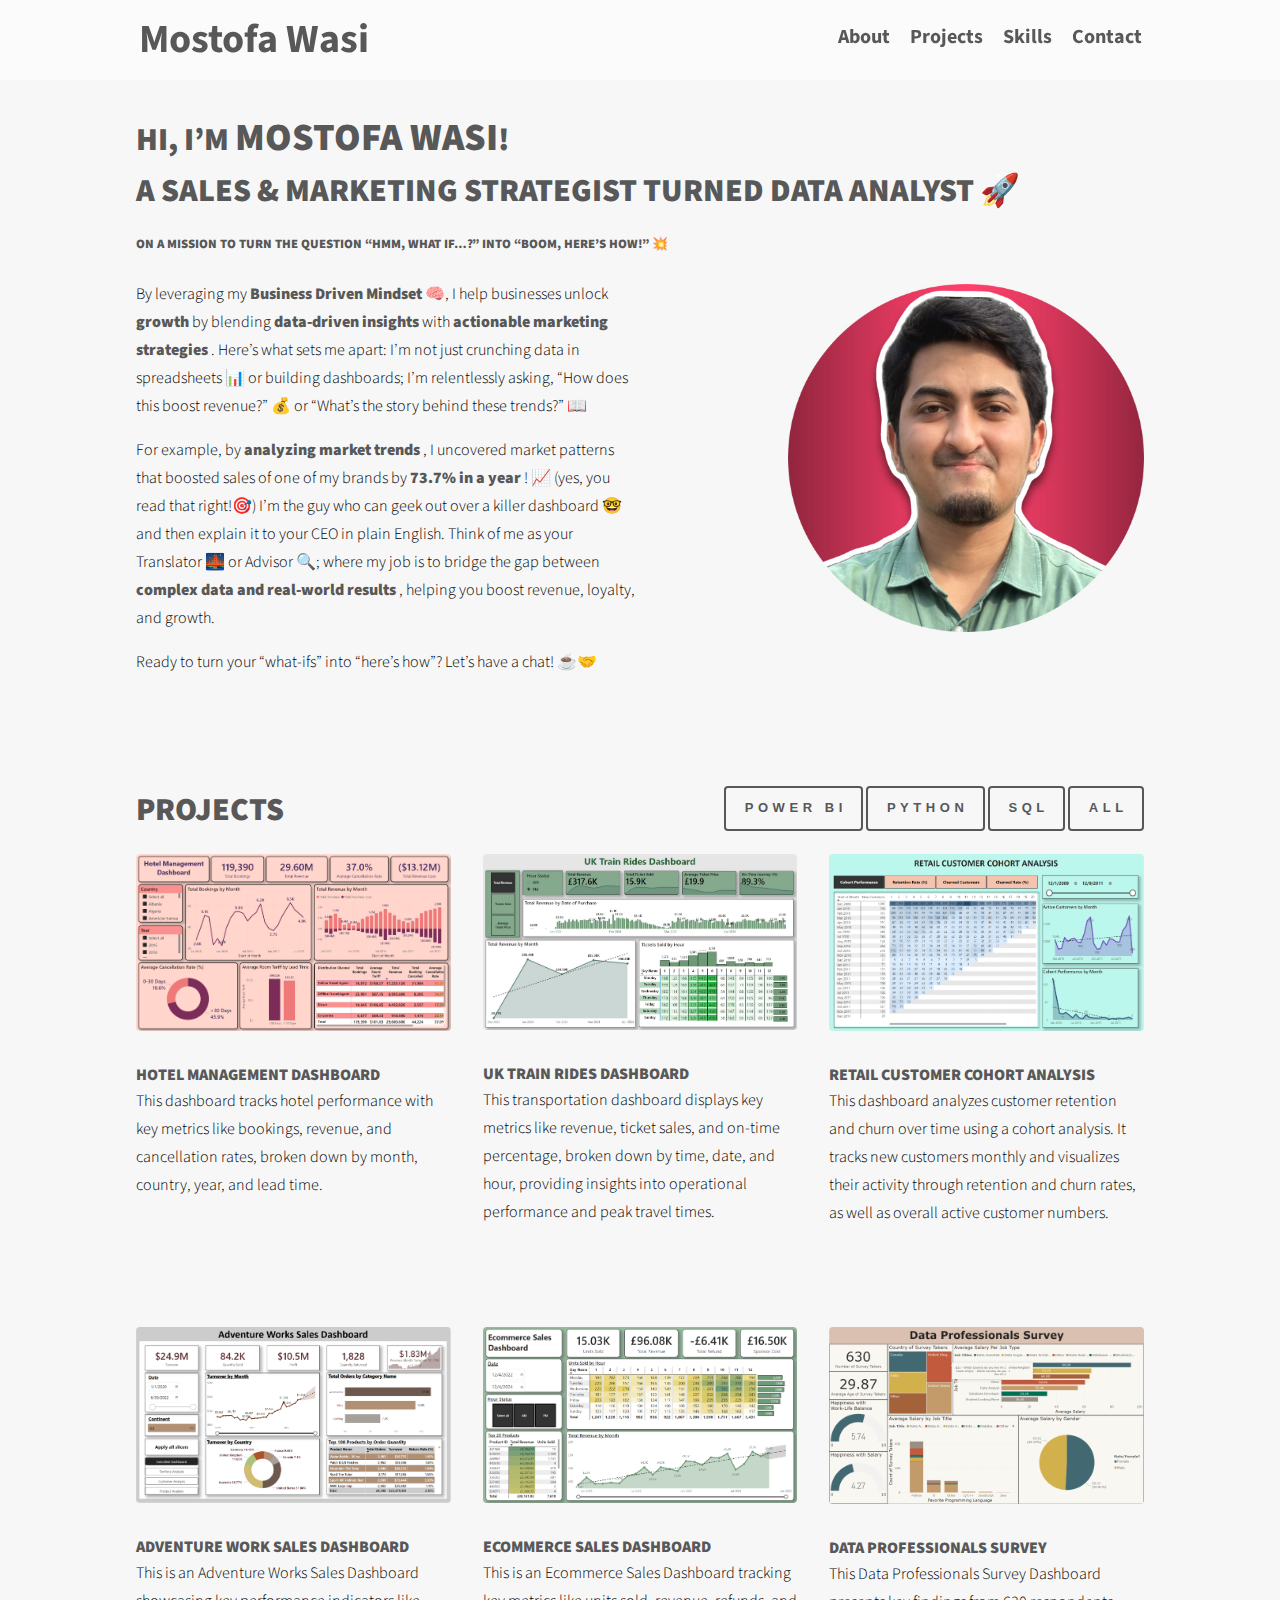
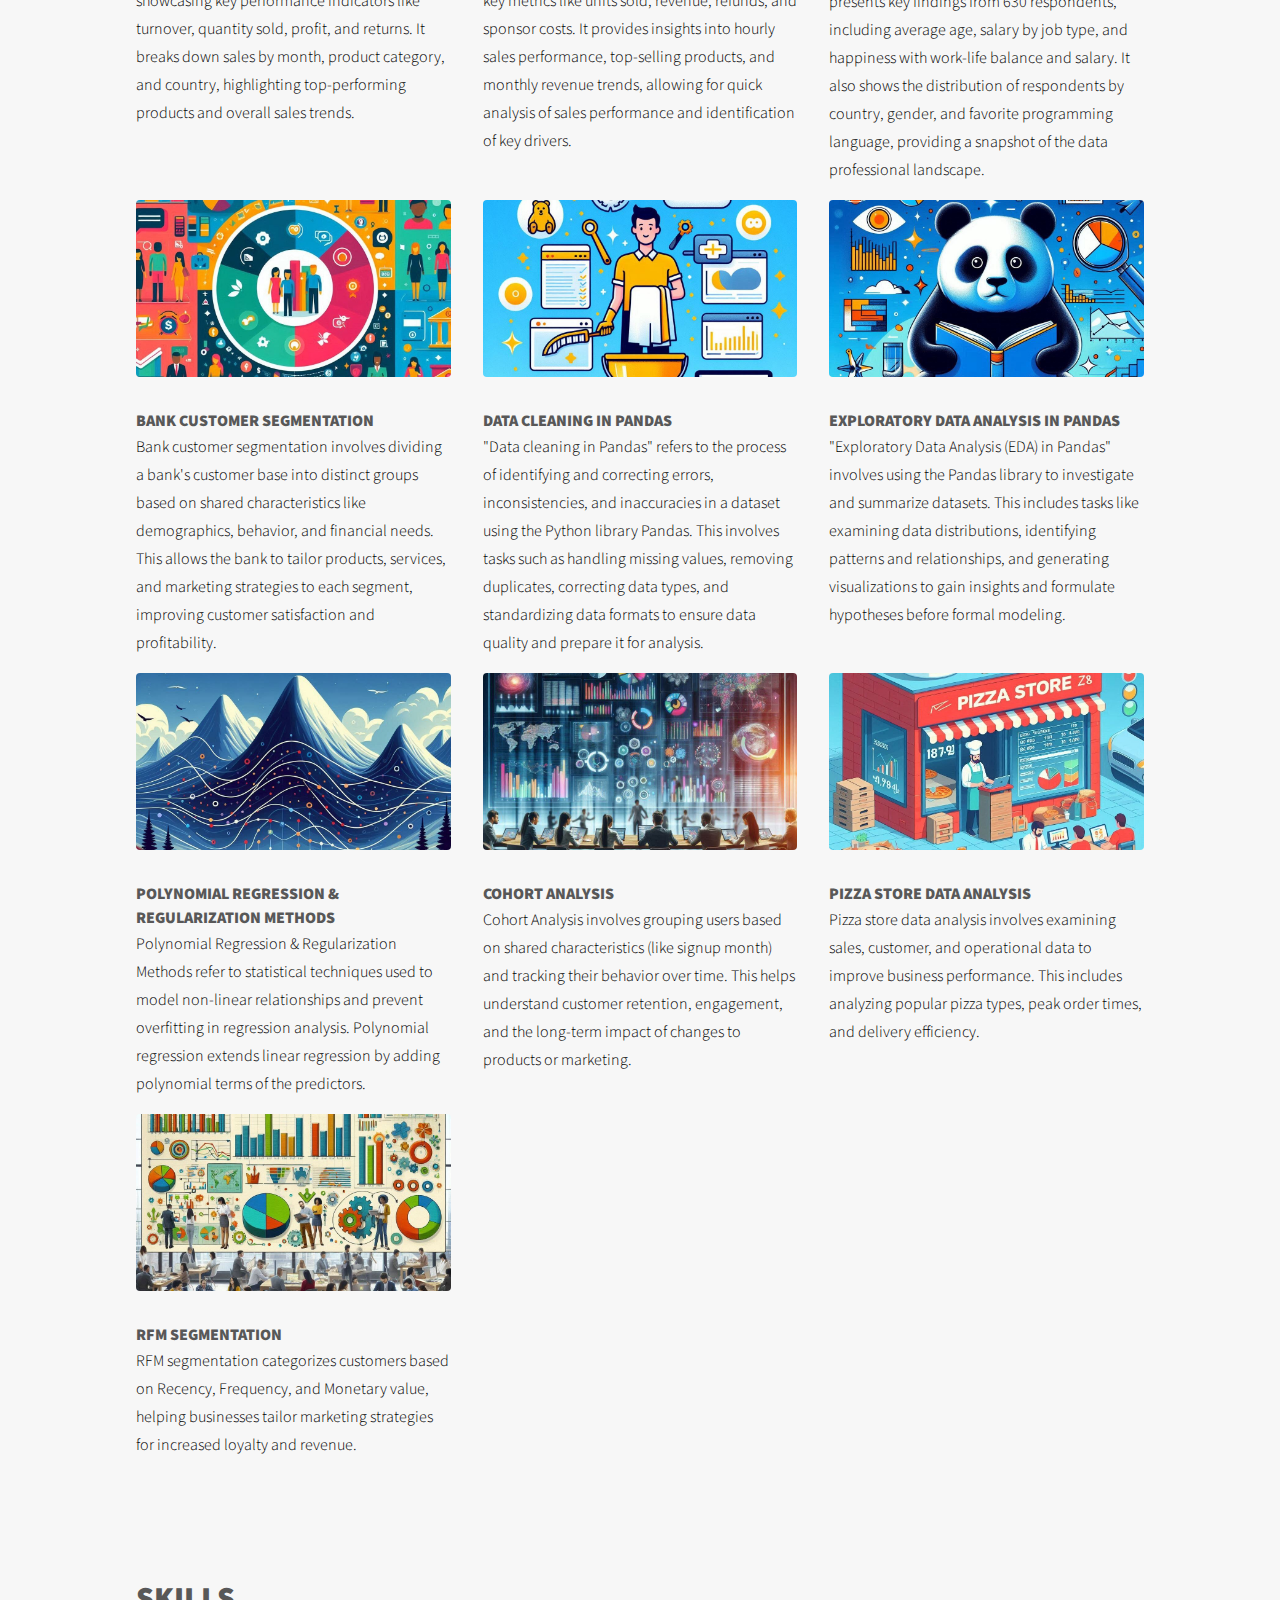
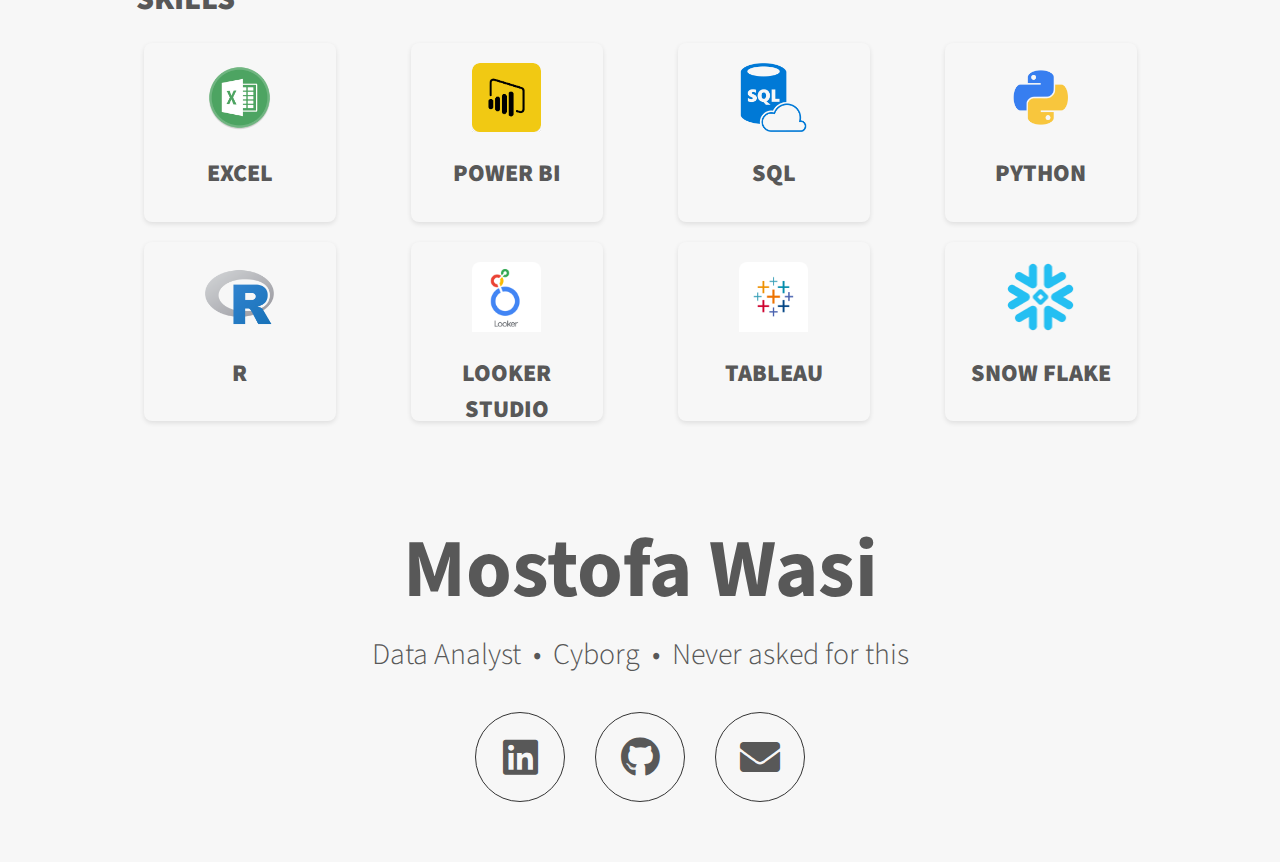
==== commit 3e6f0568: "Update index.html" ====
--- a/index.html
+++ b/index.html
@@ -57,7 +57,7 @@
 								I’m relentlessly asking, “How does this boost revenue?” 💰 or “What’s the story behind these trends?” 📖
 							</p>
 							<p style="color: black;">
-								For example, by <strong style="color: #585858;"> analyzing market trends </strong>, I uncovered market trends that boosted 
+								For example, by <strong style="color: #585858;"> analyzing market trends </strong>, I uncovered market patterns that boosted 
 								sales of one of my brands by <strong style="color: #585858;"> 73.7% in a year </strong>! 📈 (yes, you read that right!🎯) 
 								I’m the guy who can geek out over a killer dashboard 🤓 and then explain it to your CEO in plain 
 								English. Think of me as your Translator 🌉 or Advisor 🔍; where my job is to bridge the gap between
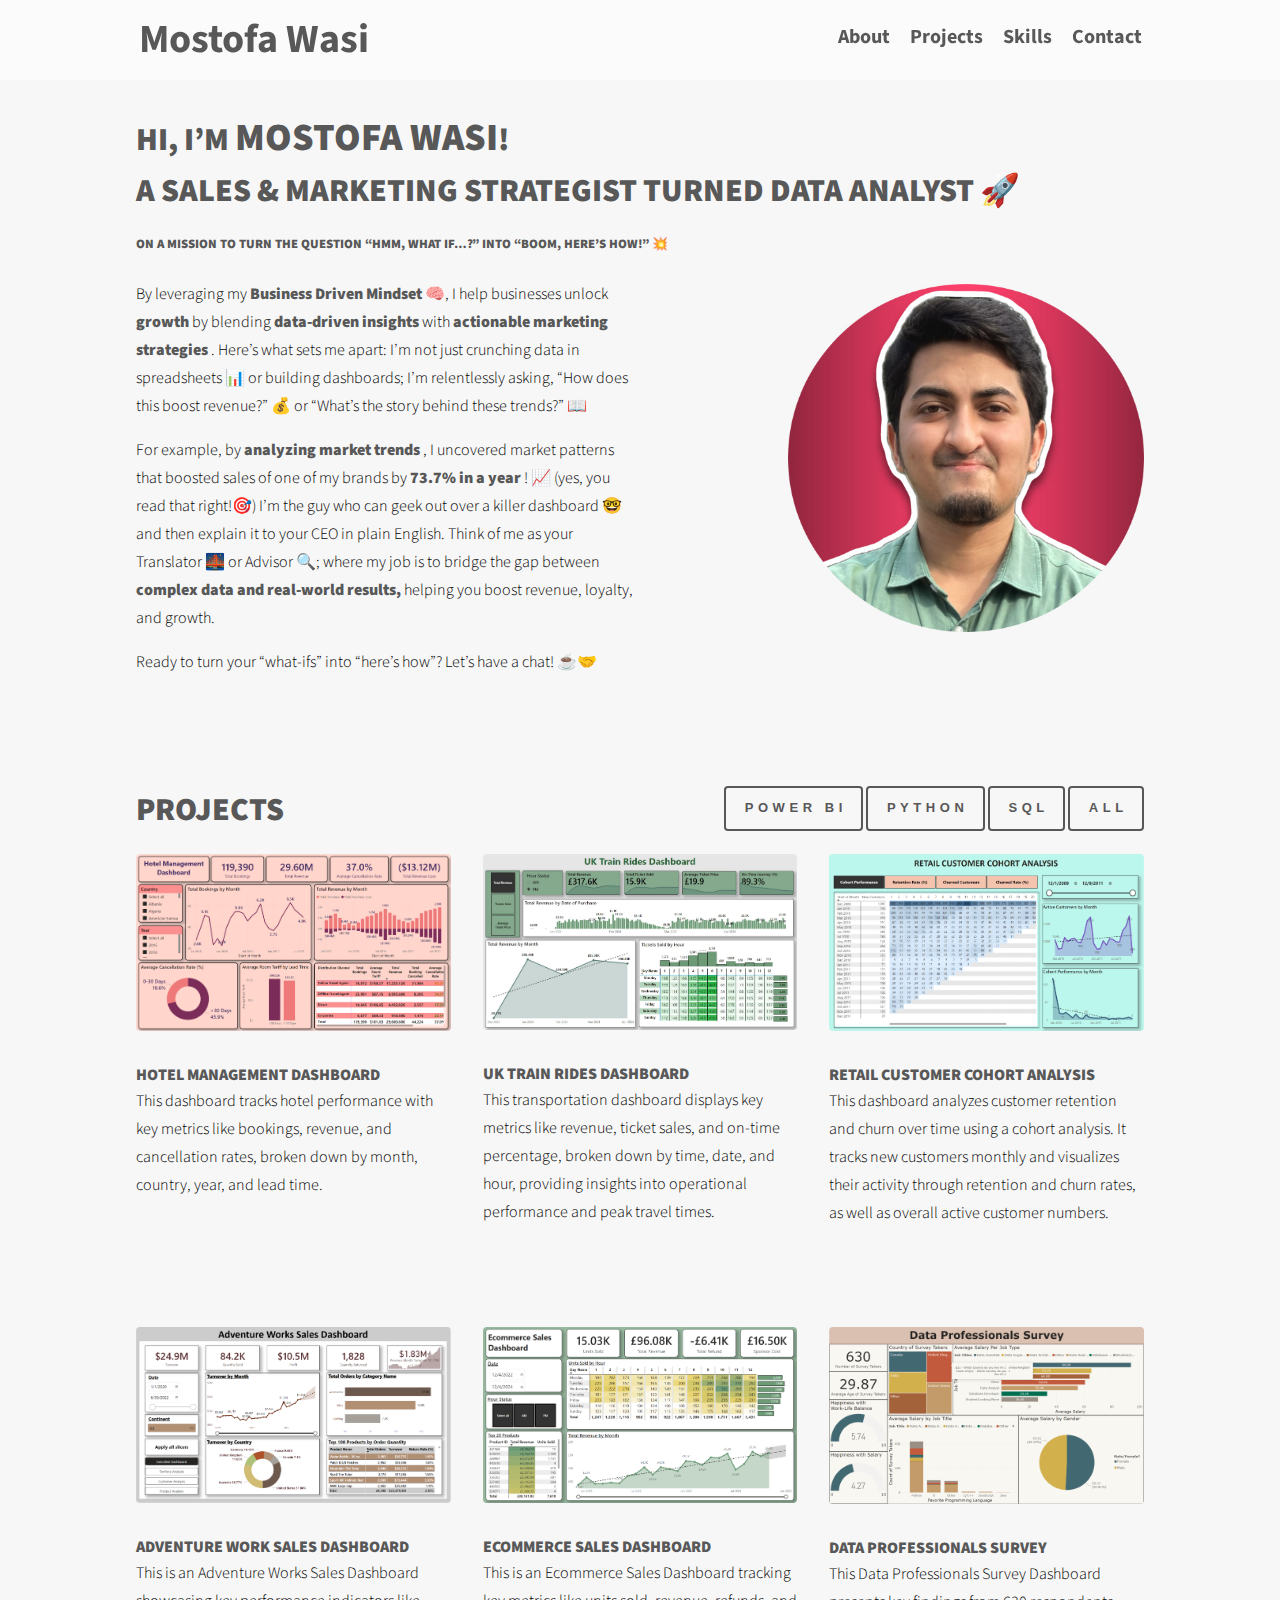
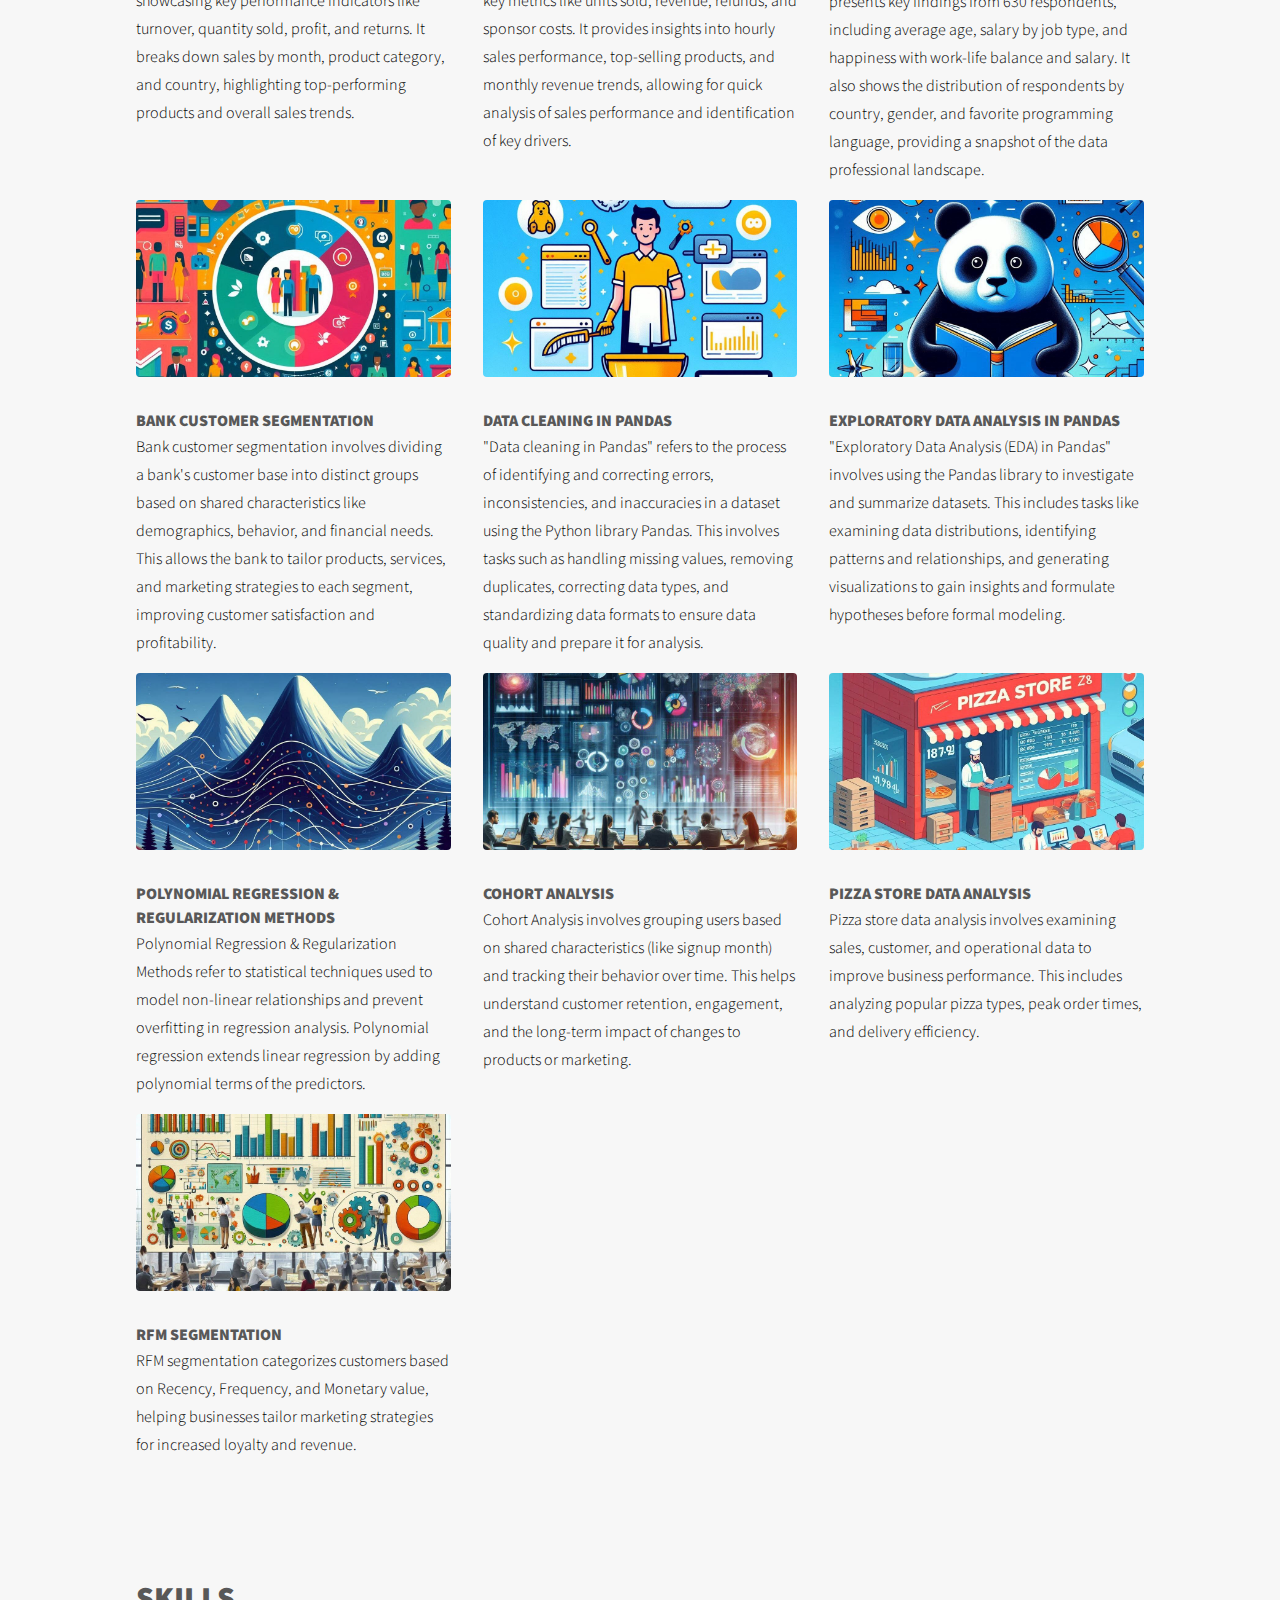
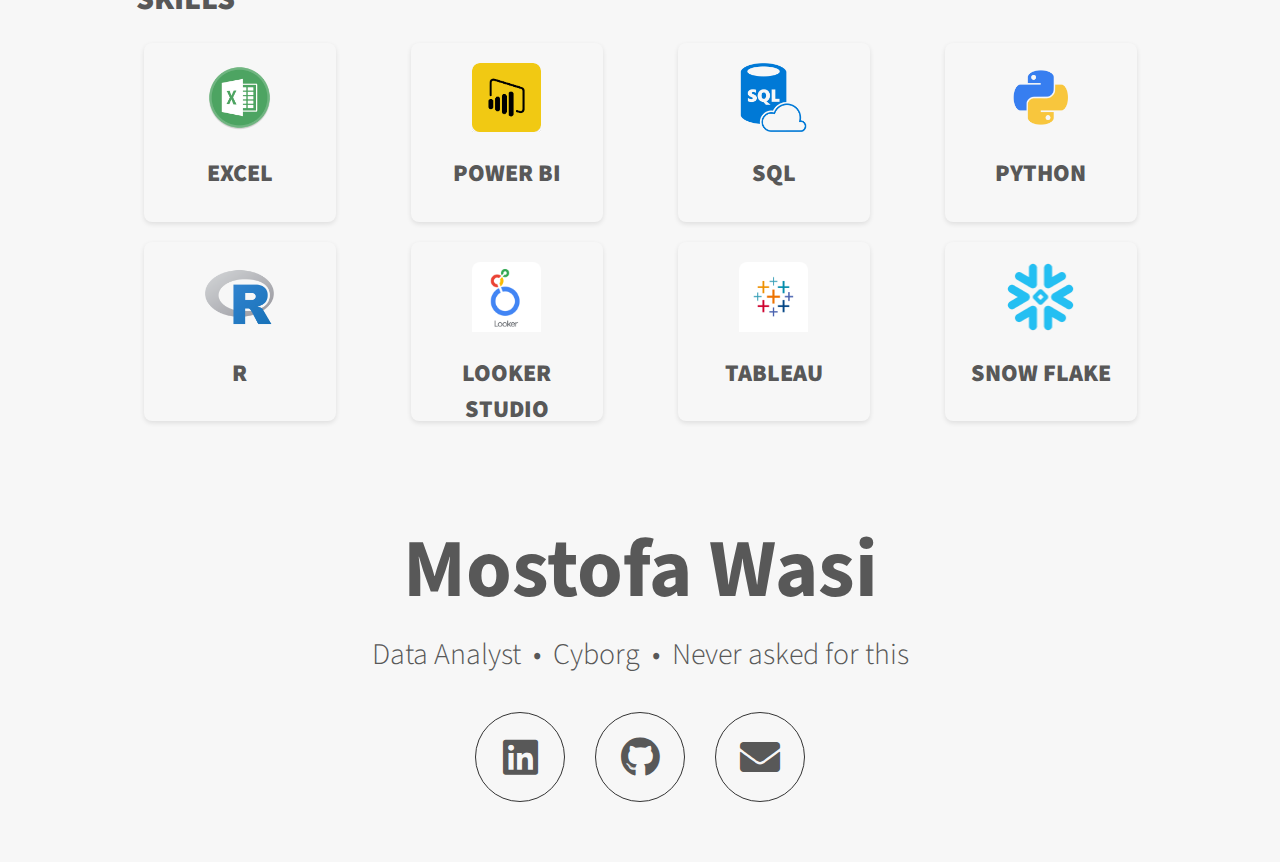
==== commit cde46ac3: "Update index.html" ====
--- a/index.html
+++ b/index.html
@@ -61,7 +61,7 @@
 								sales of one of my brands by <strong style="color: #585858;"> 73.7% in a year </strong>! 📈 (yes, you read that right!🎯) 
 								I’m the guy who can geek out over a killer dashboard 🤓 and then explain it to your CEO in plain 
 								English. Think of me as your Translator 🌉 or Advisor 🔍; where my job is to bridge the gap between
-								<strong style="color: #585858;"> complex data and real-world results </strong>, helping you boost revenue, loyalty, and growth.
+								<strong style="color: #585858;"> complex data and real-world results, </strong> helping you boost revenue, loyalty, and growth.
 							</p>
 							<p style="color: black;">Ready to turn your “what-ifs” into “here’s how”? Let’s have a chat! ☕️🤝</p>
 						</section>
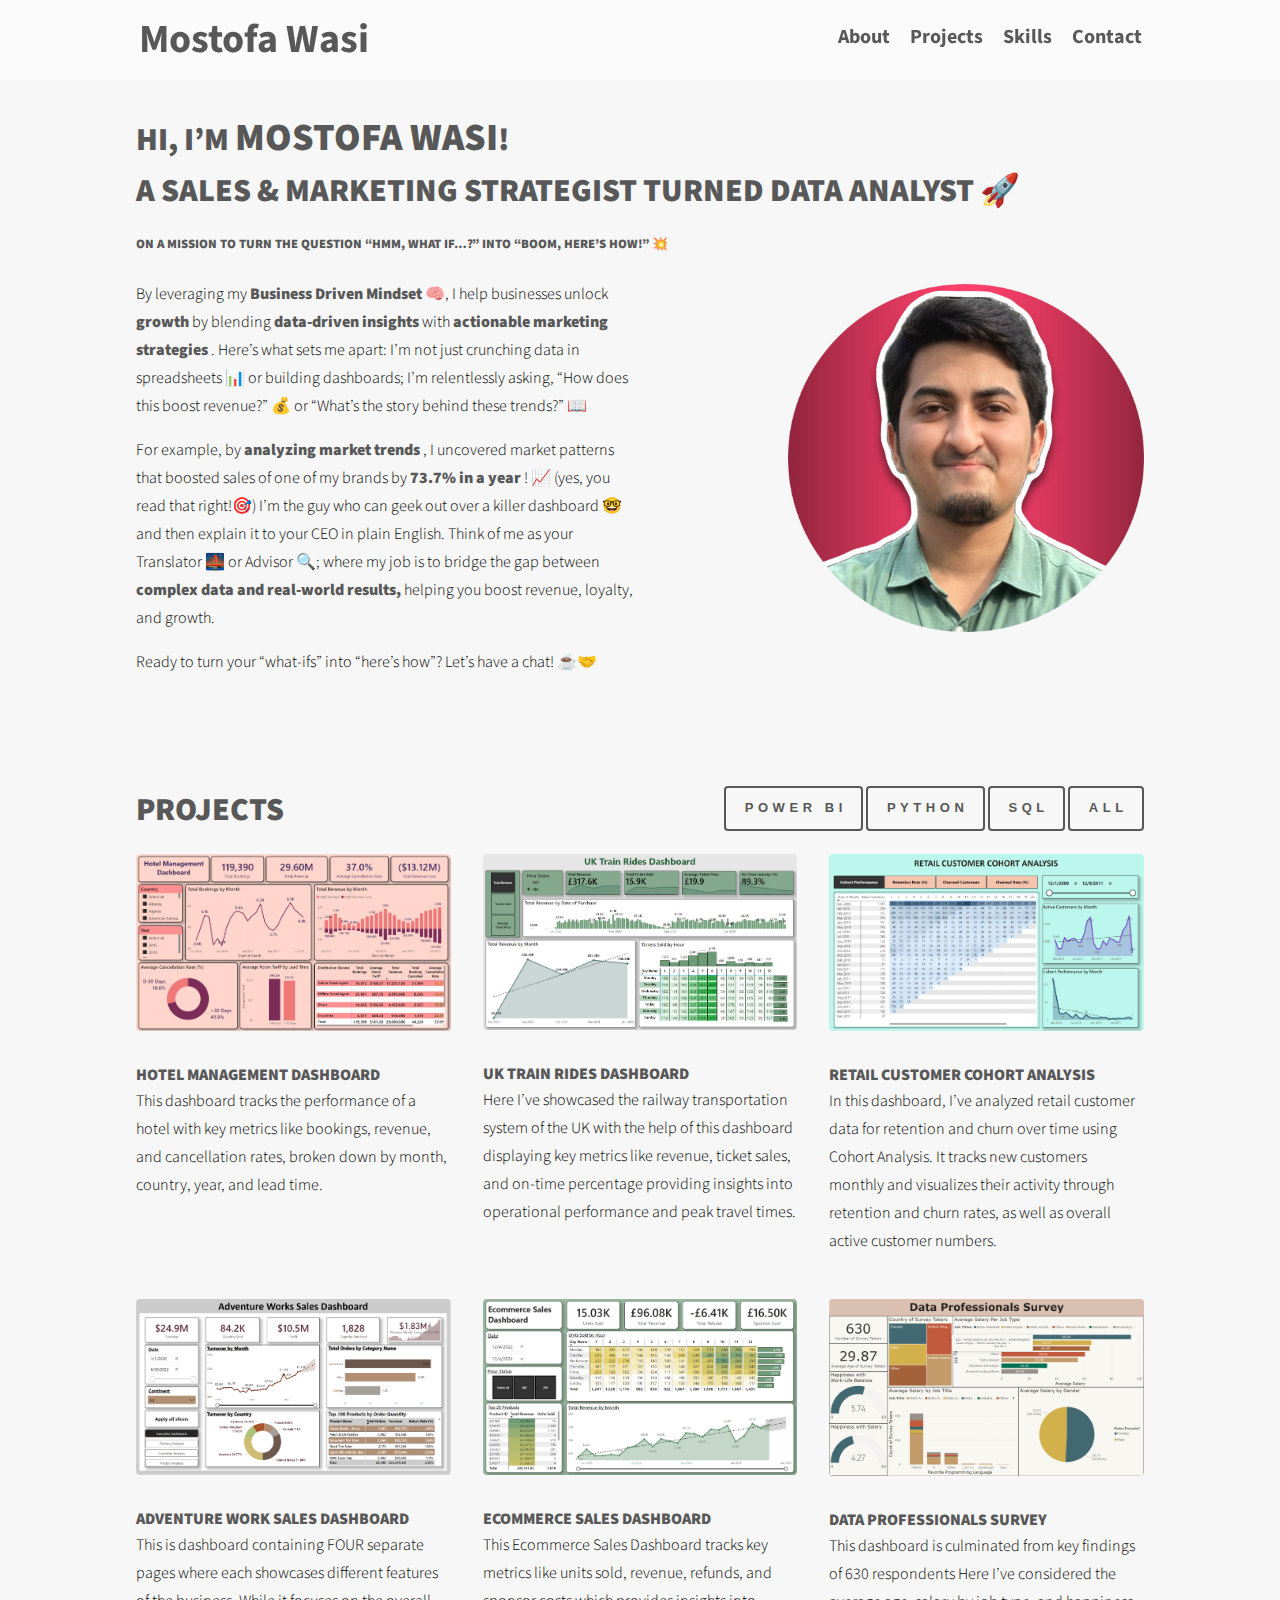
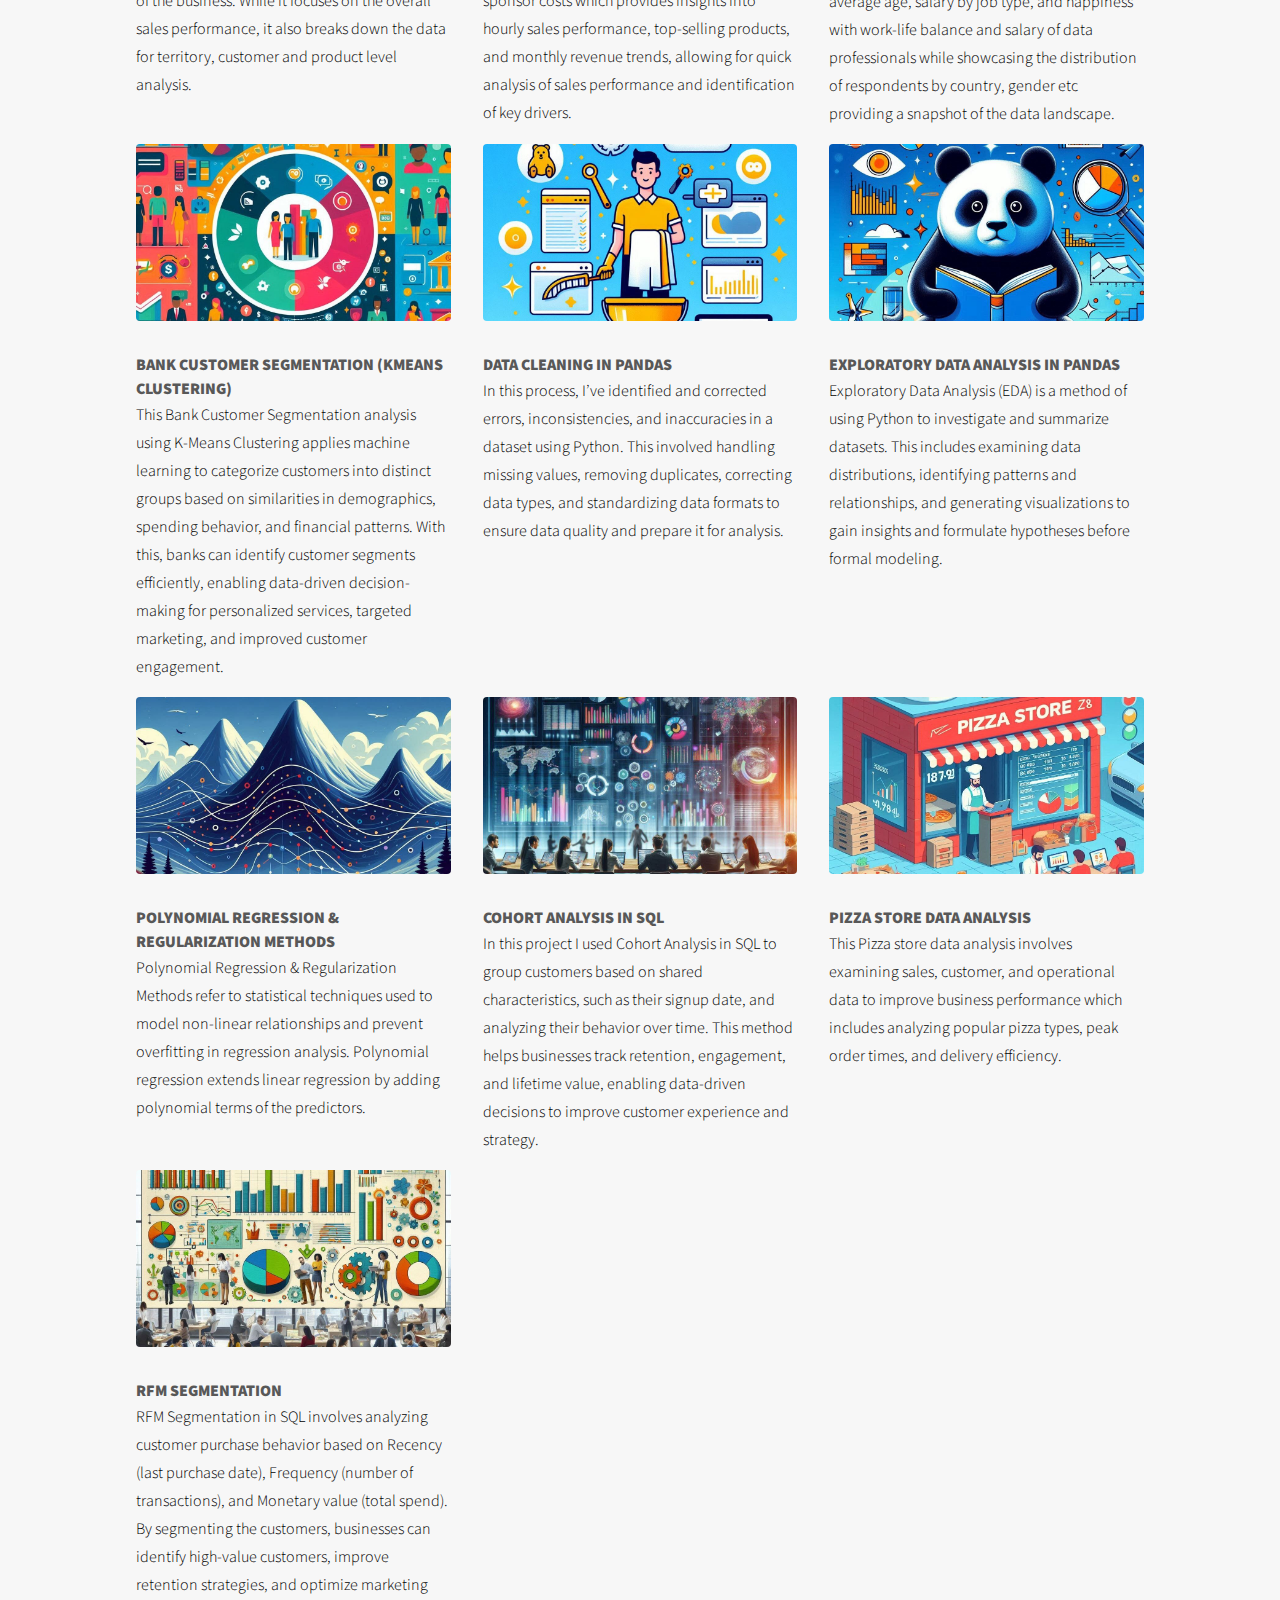
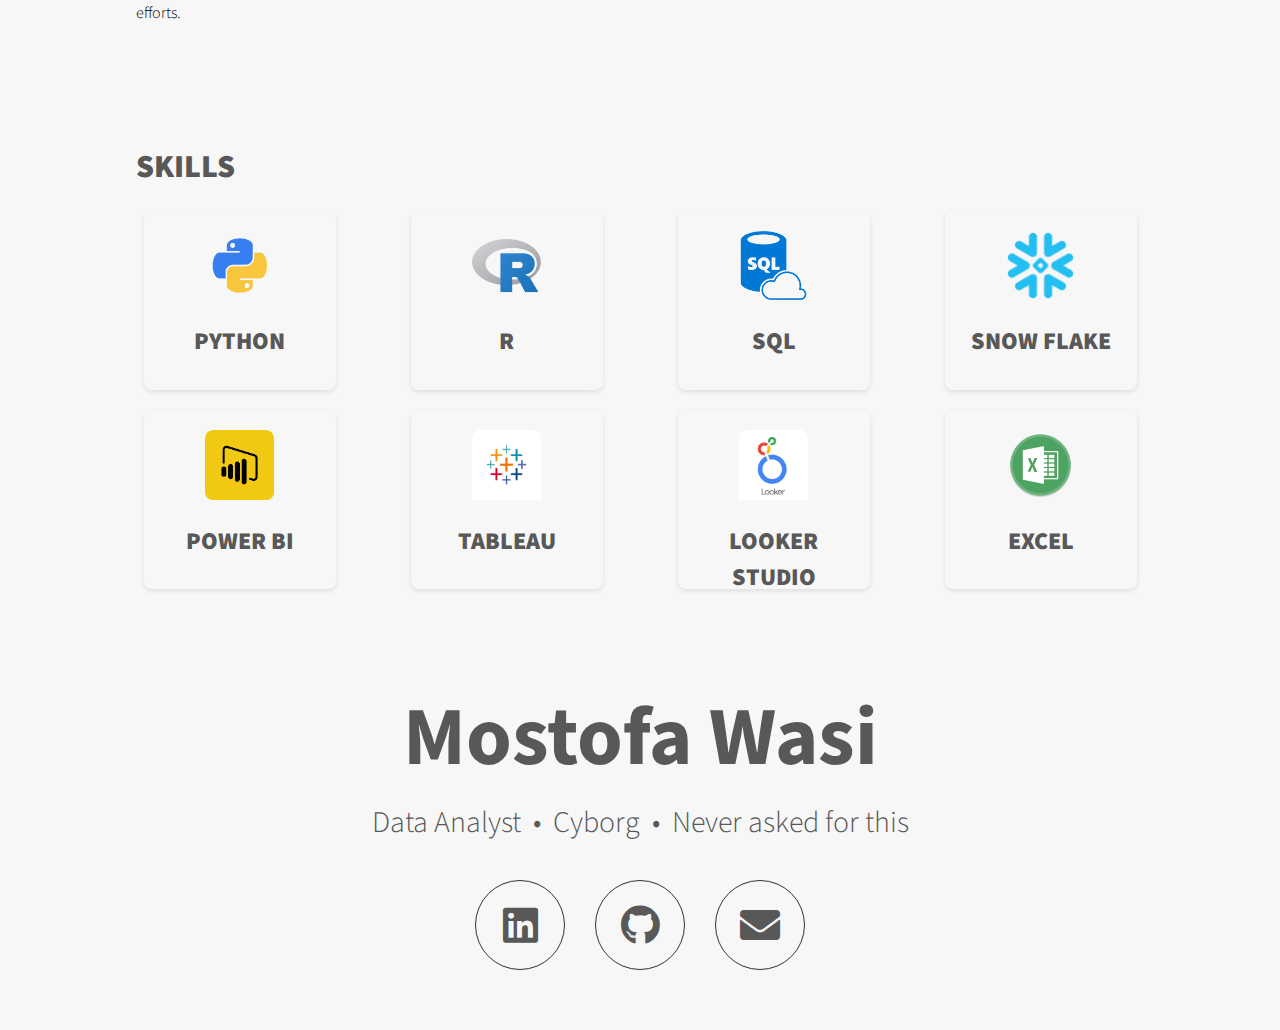
==== commit 658fe3b7: "Update index.html" ====
--- a/index.html
+++ b/index.html
@@ -57,11 +57,13 @@
 								I’m relentlessly asking, “How does this boost revenue?” 💰 or “What’s the story behind these trends?” 📖
 							</p>
 							<p style="color: black;">
-								For example, by <strong style="color: #585858;"> analyzing market trends </strong>, I uncovered market patterns that boosted 
-								sales of one of my brands by <strong style="color: #585858;"> 73.7% in a year </strong>! 📈 (yes, you read that right!🎯) 
+								For example, by <strong style="color: #585858;"> analyzing market trends </strong>, 
+								I uncovered market patterns that boosted sales of one of my brands by 
+								<strong style="color: #585858;"> 73.7% in a year </strong>! 📈 (yes, you read that right!🎯) 
 								I’m the guy who can geek out over a killer dashboard 🤓 and then explain it to your CEO in plain 
 								English. Think of me as your Translator 🌉 or Advisor 🔍; where my job is to bridge the gap between
-								<strong style="color: #585858;"> complex data and real-world results, </strong> helping you boost revenue, loyalty, and growth.
+								<strong style="color: #585858;"> complex data and real-world results, </strong> helping you boost 
+								revenue, loyalty, and growth.
 							</p>
 							<p style="color: black;">Ready to turn your “what-ifs” into “here’s how”? Let’s have a chat! ☕️🤝</p>
 						</section>
@@ -89,9 +91,9 @@
 								</div>
 							</a>
 							<h3>Hotel Management Dashboard</h3>
-							<p style="font-size: 16px; color: black;">This dashboard tracks hotel performance with key
-								metrics like bookings, revenue, and cancellation rates, broken down by month, country,
-								year, and lead time.</p>
+							<p style="font-size: 16px; color: black;">This dashboard tracks the performance of a hotel 
+								with key metrics like bookings, revenue, and cancellation rates, broken down by 
+								month, country, year, and lead time.</p>
 						</article>
 						<article class="project" data-id="PowerBI">
 							<a href="uk-train-rides-dashboard.html">
@@ -103,9 +105,10 @@
 								</div>
 							</a>
 							<h3>UK Train Rides Dashboard</h3>
-							<p style="font-size: 16px; color: black;">This transportation dashboard displays key metrics
-								like revenue, ticket sales, and on-time percentage, broken down by time, date, and hour,
-								providing insights into operational performance and peak travel times.</p>
+							<p style="font-size: 16px; color: black;">Here I’ve showcased the railway transportation 
+								system of the UK with the help of this dashboard displaying key metrics like 
+								revenue, ticket sales, and on-time percentage providing insights into operational
+								performance and peak travel times.</p>
 						</article>
 
 						<article class="project" data-id="PowerBI">
@@ -118,10 +121,10 @@
 								</div>
 							</a>
 							<h3>Retail Customer Cohort Analysis</h3>
-							<p style="font-size: 16px; color: black;">This dashboard analyzes customer retention and
-								churn over time using a cohort analysis. It tracks new customers monthly and visualizes
-								their activity through retention and churn rates, as well as overall active customer
-								numbers.</p>
+							<p style="font-size: 16px; color: black;">In this dashboard, I’ve analyzed retail customer
+								data for retention and churn over time using Cohort Analysis. It tracks new 
+								customers monthly and visualizes their activity through retention and churn rates, 
+								as well as overall active customer numbers.</p>
 						</article>
 
 						<article class="project" data-id="PowerBI">
@@ -134,10 +137,10 @@
 								</div>
 							</a>
 							<h3>Adventure Work Sales Dashboard</h3>
-							<p style="font-size: 16px; color: black;">This is an Adventure Works Sales Dashboard
-								showcasing key performance indicators like turnover, quantity sold, profit, and returns.
-								It breaks down sales by month, product category, and country, highlighting
-								top-performing products and overall sales trends.</p>
+							<p style="font-size: 16px; color: black;">This is dashboard containing FOUR separate pages 
+								where each showcases different features of the business. While it focuses on the 
+								overall sales performance, it also breaks down the data for territory, customer 
+								and product level analysis.</p>
 						</article>
 
 						<article class="project" data-id="PowerBI">
@@ -150,10 +153,10 @@
 								</div>
 							</a>
 							<h3>ECommerce Sales Dashboard</h3>
-							<p style="font-size: 16px; color: black;">This is an Ecommerce Sales Dashboard tracking key
-								metrics like units sold, revenue, refunds, and sponsor costs. It provides insights into
-								hourly sales performance, top-selling products, and monthly revenue trends, allowing for
-								quick analysis of sales performance and identification of key drivers.</p>
+							<p style="font-size: 16px; color: black;">This Ecommerce Sales Dashboard tracks key metrics
+								like units sold, revenue, refunds, and sponsor costs which provides insights into 
+								hourly sales performance, top-selling products, and monthly revenue trends, allowing 
+								for quick analysis of sales performance and identification of key drivers.</p>
 						</article>
 
 						<article class="project" data-id="PowerBI">
@@ -166,11 +169,10 @@
 								</div>
 							</a>
 							<h3>Data Professionals Survey</h3>
-							<p style="font-size: 16px; color: black;">This Data Professionals Survey Dashboard presents
-								key findings from 630 respondents, including average age, salary by job type, and
-								happiness with work-life balance and salary. It also shows the distribution of
-								respondents by country, gender, and favorite programming language, providing a snapshot
-								of the data professional landscape.</p>
+							<p style="font-size: 16px; color: black;">This dashboard is culminated from key findings of 
+								630 respondents Here I’ve considered the average age, salary by job type, and happiness 
+								with work-life balance and salary of data professionals while showcasing the distribution 
+								of respondents by country, gender etc providing a snapshot of the data landscape.</p>
 						</article>
 
 						<article class="project" data-id="Python">
@@ -183,12 +185,12 @@
 									</div>
 								</div>
 							</a>
-							<h3>Bank Customer Segmentation</h3>
-							<p style="font-size: 16px; color: black;">Bank customer segmentation involves dividing a
-								bank's customer base into distinct groups based on shared characteristics like
-								demographics, behavior, and financial needs. This allows the bank to tailor products,
-								services, and marketing strategies to each segment, improving customer satisfaction and
-								profitability.</p>
+							<h3>Bank Customer Segmentation (KMeans Clustering)</h3>
+							<p style="font-size: 16px; color: black;">This Bank Customer Segmentation analysis using K-Means 
+								Clustering applies machine learning to categorize customers into distinct groups based 
+								on similarities in demographics, spending behavior, and financial patterns. With this, 
+								banks can identify customer segments efficiently, enabling data-driven decision-making 
+								for personalized services, targeted marketing, and improved customer engagement.</p>
 						</article>
 
 						<article class="project" data-id="Python">
@@ -201,11 +203,10 @@
 								</div>
 							</a>
 							<h3>Data Cleaning In Pandas</h3>
-							<p style="font-size: 16px; color: black;">"Data cleaning in Pandas" refers to the process of
-								identifying and correcting errors, inconsistencies, and inaccuracies in a dataset using
-								the Python library Pandas. This involves tasks such as handling missing values, removing
-								duplicates, correcting data types, and standardizing data formats to ensure data quality
-								and prepare it for analysis.</p>
+							<p style="font-size: 16px; color: black;">In this process, I’ve identified and corrected errors, 
+								inconsistencies, and inaccuracies in a dataset using Python. This involved handling missing 
+								values, removing duplicates, correcting data types, and standardizing data formats to 
+								ensure data quality and prepare it for analysis.</p>
 						</article>
 
 						<article class="project" data-id="Python">
@@ -219,11 +220,10 @@
 								</div>
 							</a>
 							<h3>Exploratory Data Analysis in Pandas</h3>
-							<p style="font-size: 16px; color: black;">"Exploratory Data Analysis (EDA) in Pandas"
-								involves using the Pandas library to investigate and summarize datasets. This includes
-								tasks like examining data distributions, identifying patterns and relationships, and
-								generating visualizations to gain insights and formulate hypotheses before formal
-								modeling.</p>
+							<p style="font-size: 16px; color: black;">Exploratory Data Analysis (EDA) is a method of using 
+								Python to investigate and summarize datasets. This includes examining data distributions, 
+								identifying patterns and relationships, and generating visualizations to gain insights 
+								and formulate hypotheses before formal modeling.</p>
 						</article>
 
 						<article class="project" data-id="Python">
@@ -252,11 +252,12 @@
 									</div>
 								</div>
 							</a>
-							<h3>Cohort Analysis</h3>
-							<p style="font-size: 16px; color: black;">Cohort Analysis involves grouping users based on
-								shared characteristics (like signup month) and tracking their behavior over time. This
-								helps understand customer retention, engagement, and the long-term impact of changes to
-								products or marketing.</p>
+							<h3>Cohort Analysis in SQL</h3>
+							<p style="font-size: 16px; color: black;">In this project I used Cohort Analysis in SQL to 
+								group customers based on shared characteristics, such as their signup date, and 
+								analyzing their behavior over time. This method helps businesses track retention, 
+								engagement, and lifetime value, enabling data-driven decisions to improve customer 
+								experience and strategy.</p>
 						</article>
 
 						<article class="project" data-id="SQL">
@@ -269,8 +270,8 @@
 								</div>
 							</a>
 							<h3>Pizza Store Data Analysis</h3>
-							<p style="font-size: 16px; color: black;">Pizza store data analysis involves examining
-								sales, customer, and operational data to improve business performance. This includes
+							<p style="font-size: 16px; color: black;">This Pizza store data analysis involves examining 
+								sales, customer, and operational data to improve business performance which includes 
 								analyzing popular pizza types, peak order times, and delivery efficiency.</p>
 						</article>
 
@@ -284,9 +285,10 @@
 								</div>
 							</a>
 							<h3>RFM Segmentation</h3>
-							<p style="font-size: 16px; color: black;">RFM segmentation categorizes customers based on
-								Recency, Frequency, and Monetary value, helping businesses tailor marketing strategies
-								for increased loyalty and revenue.</p>
+							<p style="font-size: 16px; color: black;">RFM Segmentation in SQL involves analyzing customer 
+								purchase behavior based on Recency (last purchase date), Frequency (number of transactions), 
+								and Monetary value (total spend). By segmenting the customers, businesses can identify 
+								high-value customers, improve retention strategies, and optimize marketing efforts.</p>
 						</article>
 
 					</div>
@@ -295,36 +297,36 @@
 					</h4>
 					<section id="skills" class="grid-container">
 						<div class="card">
+							<img src="images/thumbs/py.png" alt="Image 4">
+							<h3>Python</h3>
+						</div>
+						<div class="card">
+							<img src="images/thumbs/r.png" alt="Image 5">
+							<h3>R</h3>
+						</div>
+						<div class="card">
+							<img src="images/thumbs/sql.png" alt="Image 3">
+							<h3>SQL</h3>
+						</div>
+						<div class="card">
+							<img src="images/thumbs/snow.png" alt="Image 8">
+							<h3>Snow Flake</h3>
+						</div>
+						<div class="card">
+							<img src="images/thumbs/powerbi.png" alt="Image 2">
+							<h3>Power BI</h3>
+						</div>
+						<div class="card">
+							<img src="images/thumbs/tableau.png" alt="Image 7">
+							<h3>Tableau</h3>
+						</div>
+						<div class="card">
+							<img src="images/thumbs/looker.png" alt="Image 6">
+							<h3>Looker Studio</h3>
+						</div>
+						<div class="card">
 							<img src="images/thumbs/excel.png" alt="Image 1">
 							<h3>Excel</h3>
-						</div>
-						<div class="card">
-							<img src="images/thumbs/powerbi.png" alt="Image 2">
-							<h3>Power BI</h3>
-						</div>
-						<div class="card">
-							<img src="images/thumbs/sql.png" alt="Image 3">
-							<h3>SQL</h3>
-						</div>
-						<div class="card">
-							<img src="images/thumbs/py.png" alt="Image 4">
-							<h3>Python</h3>
-						</div>
-						<div class="card">
-							<img src="images/thumbs/r.png" alt="Image 5">
-							<h3>R</h3>
-						</div>
-						<div class="card">
-							<img src="images/thumbs/looker.png" alt="Image 6">
-							<h3>Looker Studio</h3>
-						</div>
-						<div class="card">
-							<img src="images/thumbs/tableau.png" alt="Image 7">
-							<h3>Tableau</h3>
-						</div>
-						<div class="card">
-							<img src="images/thumbs/snow.png" alt="Image 8">
-							<h3>Snow Flake</h3>
 						</div>
 					</section>
 
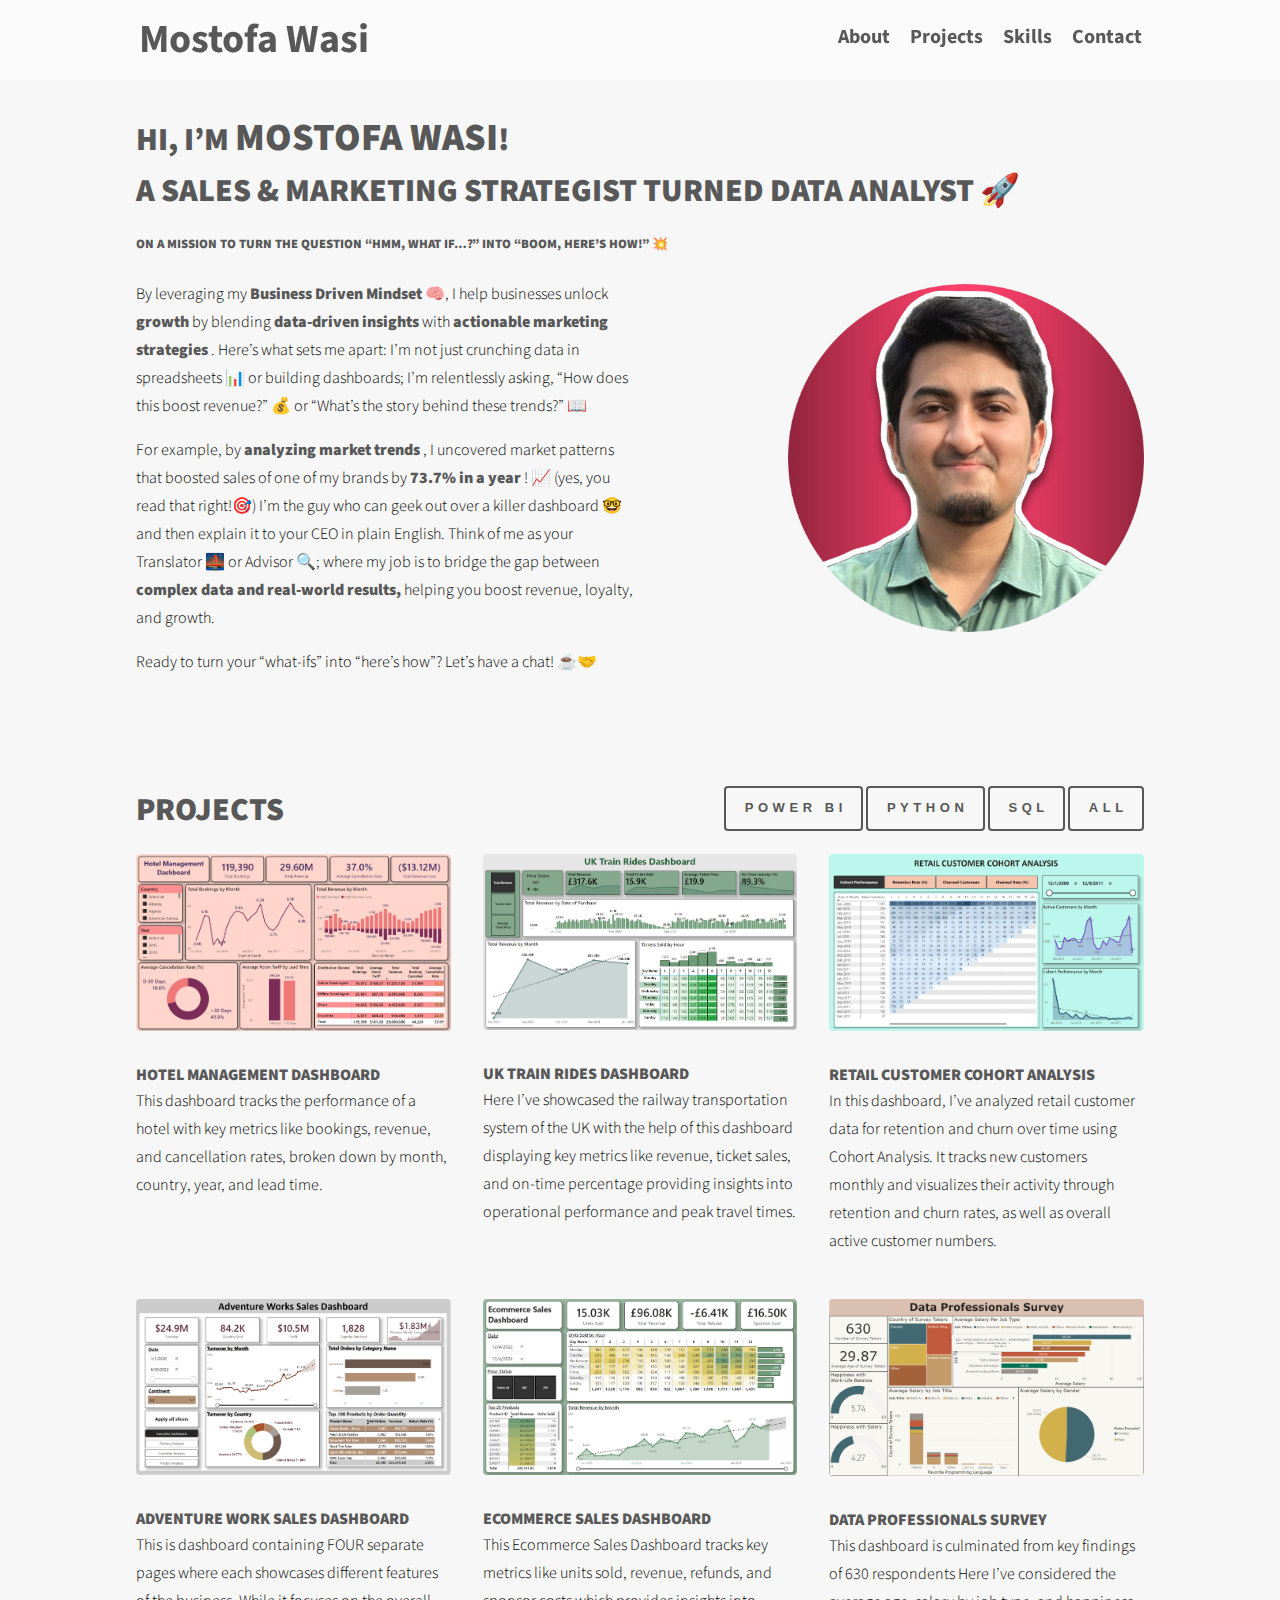
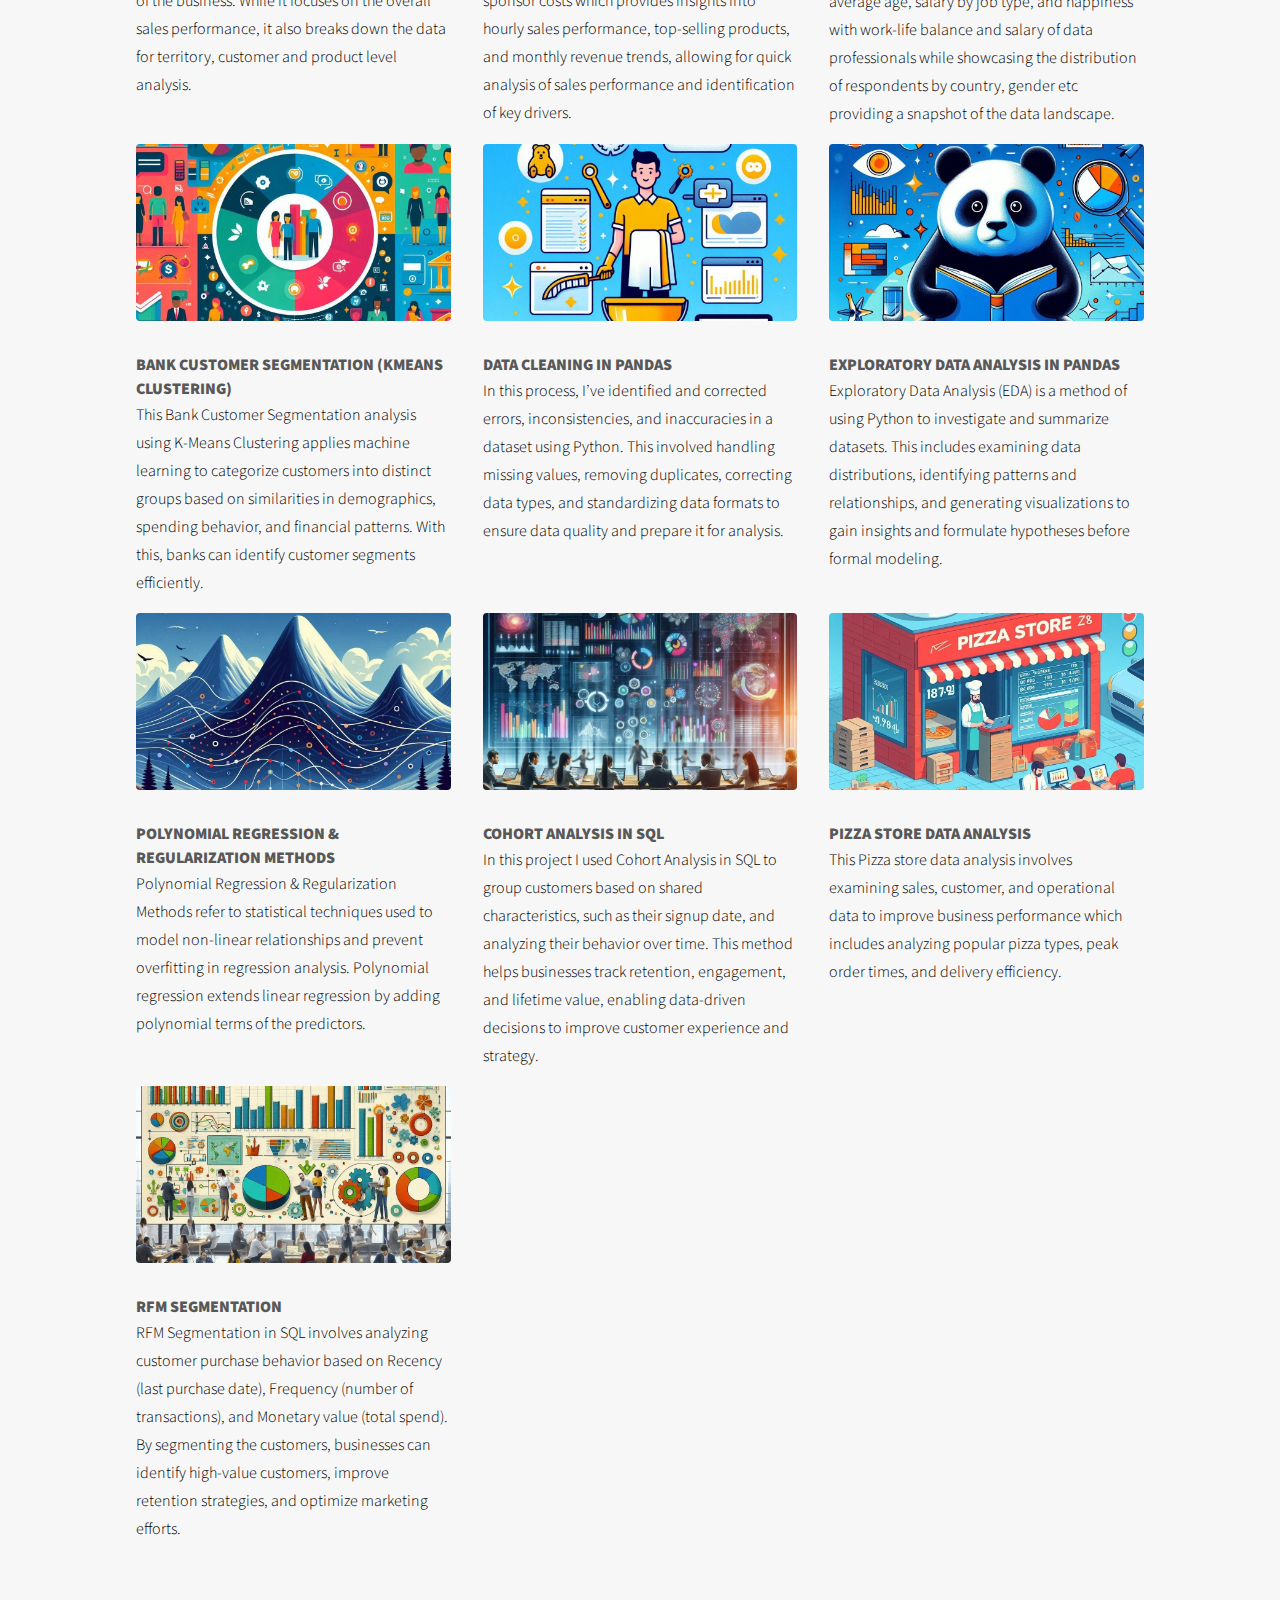
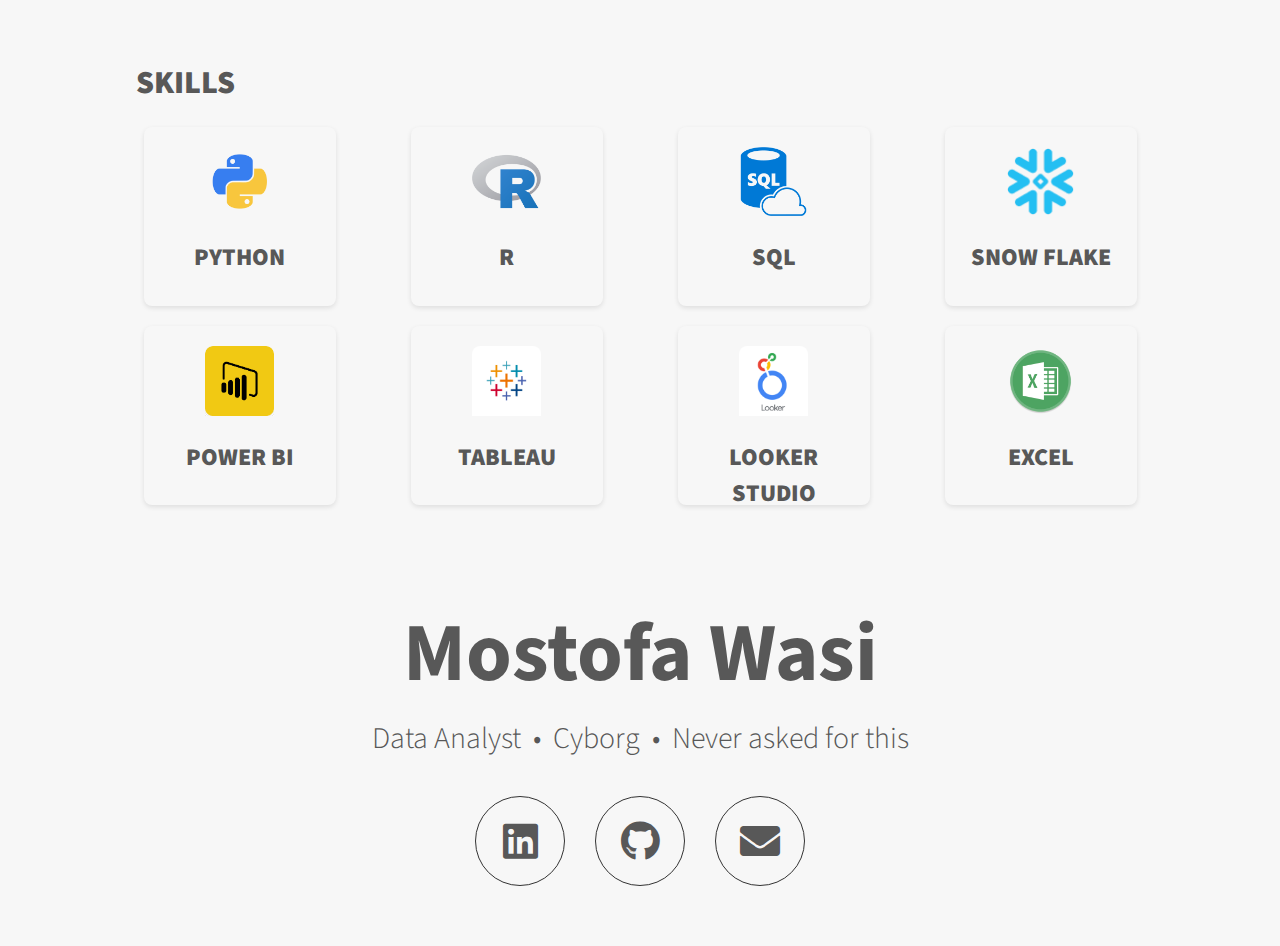
==== commit 67437326: "Update index.html" ====
--- a/index.html
+++ b/index.html
@@ -189,8 +189,7 @@
 							<p style="font-size: 16px; color: black;">This Bank Customer Segmentation analysis using K-Means 
 								Clustering applies machine learning to categorize customers into distinct groups based 
 								on similarities in demographics, spending behavior, and financial patterns. With this, 
-								banks can identify customer segments efficiently, enabling data-driven decision-making 
-								for personalized services, targeted marketing, and improved customer engagement.</p>
+								banks can identify customer segments efficiently.</p>
 						</article>
 
 						<article class="project" data-id="Python">
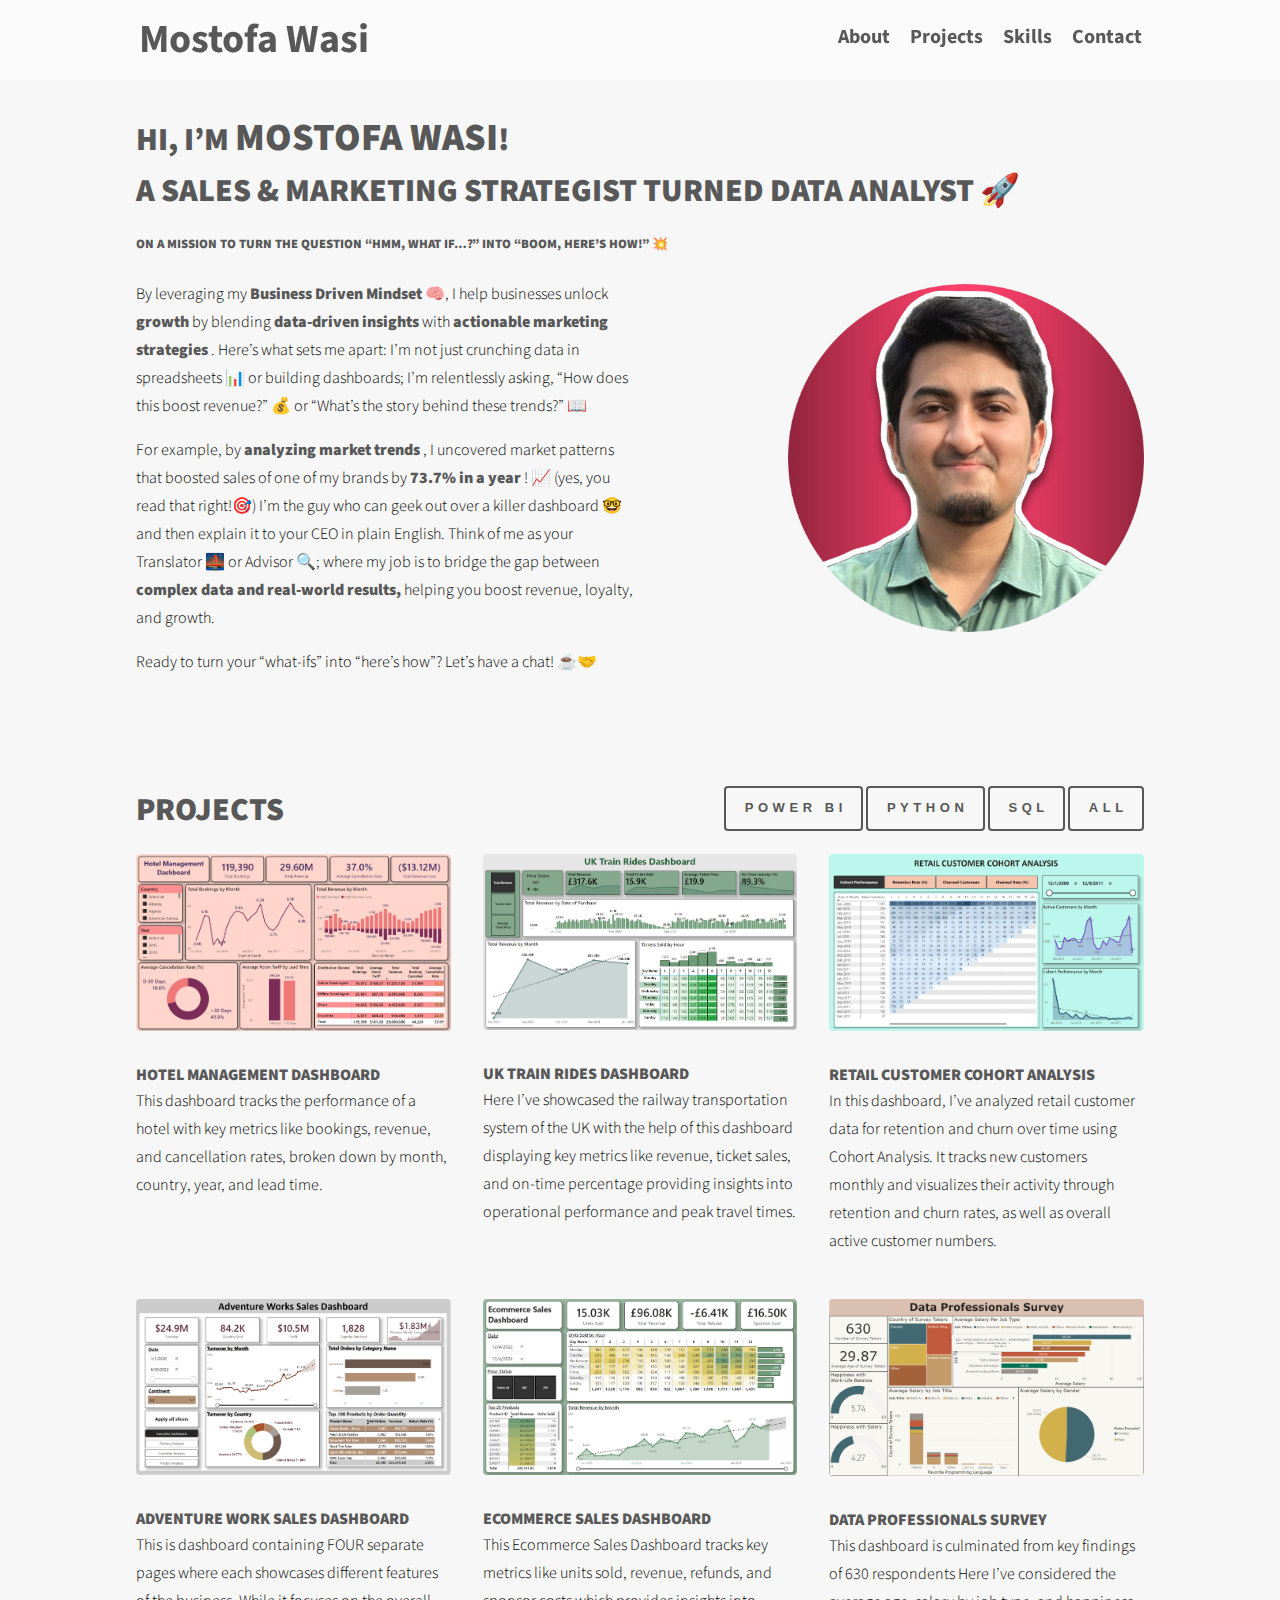
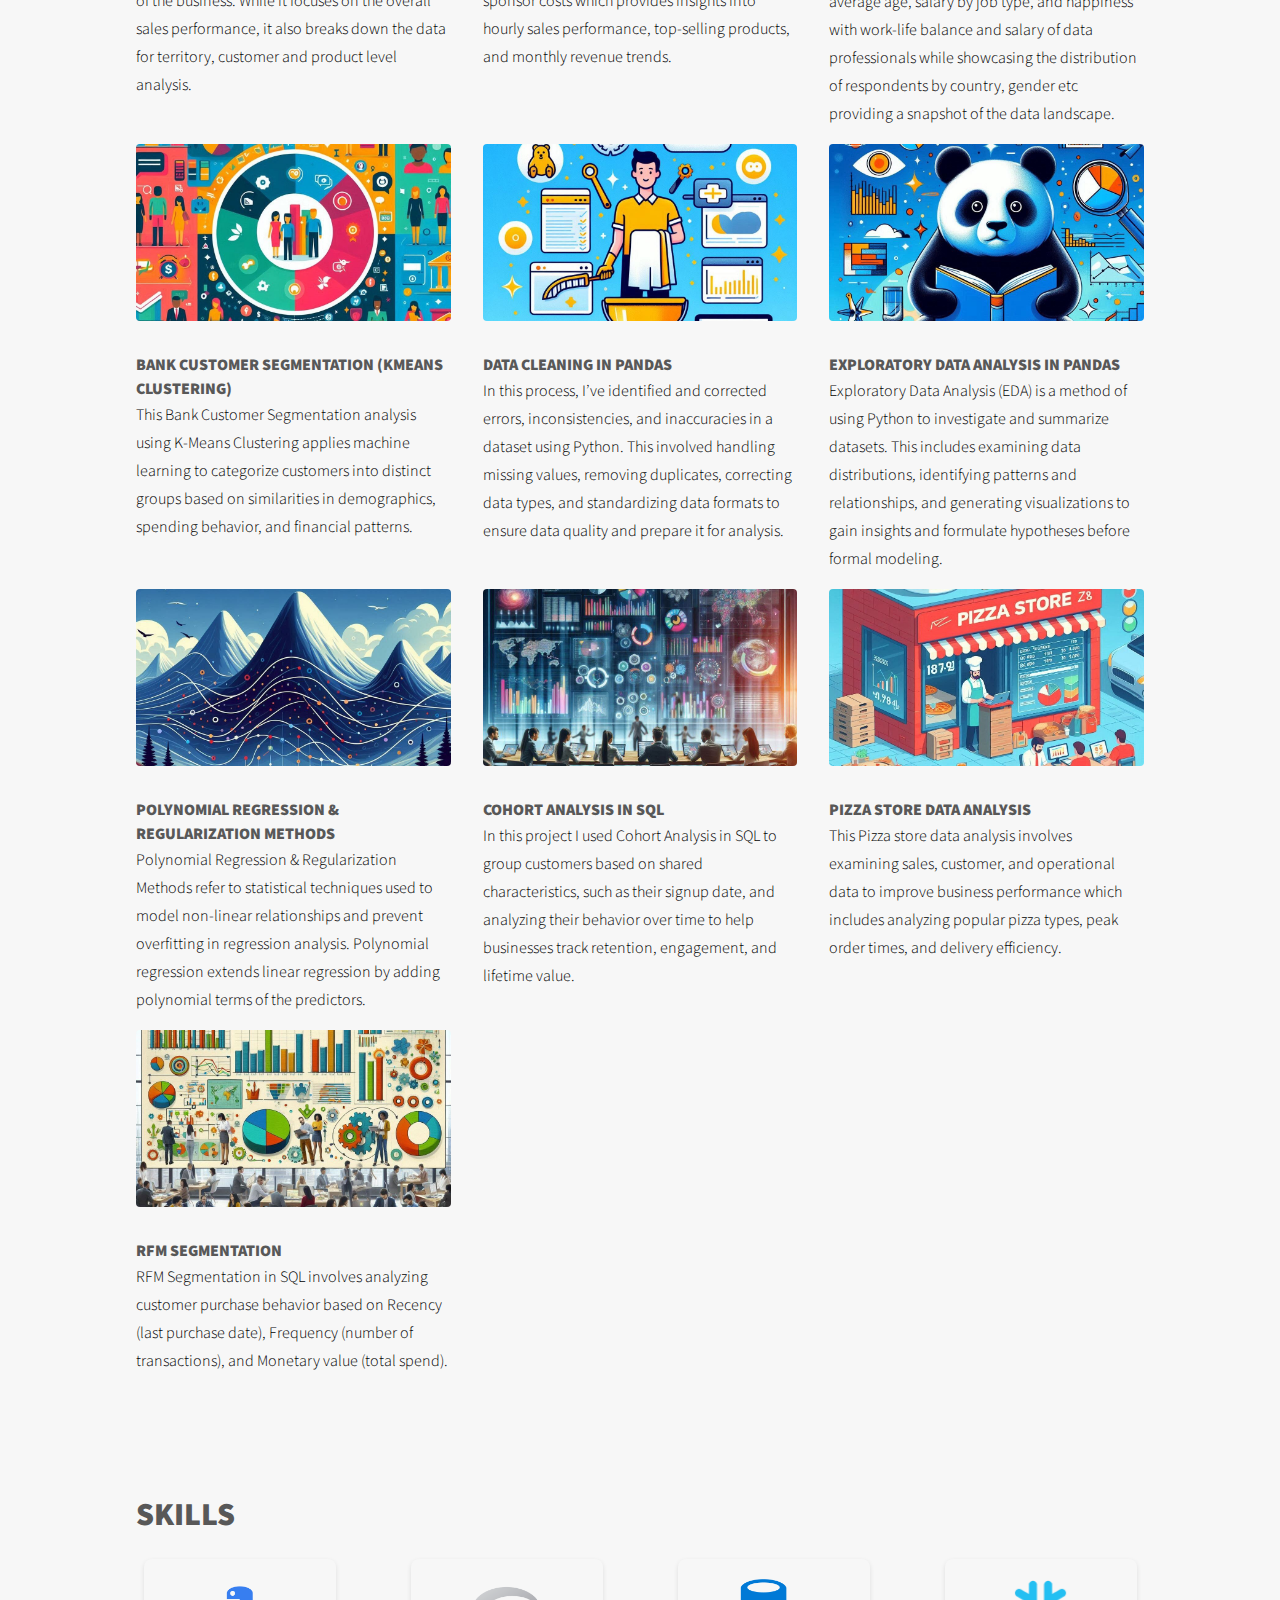
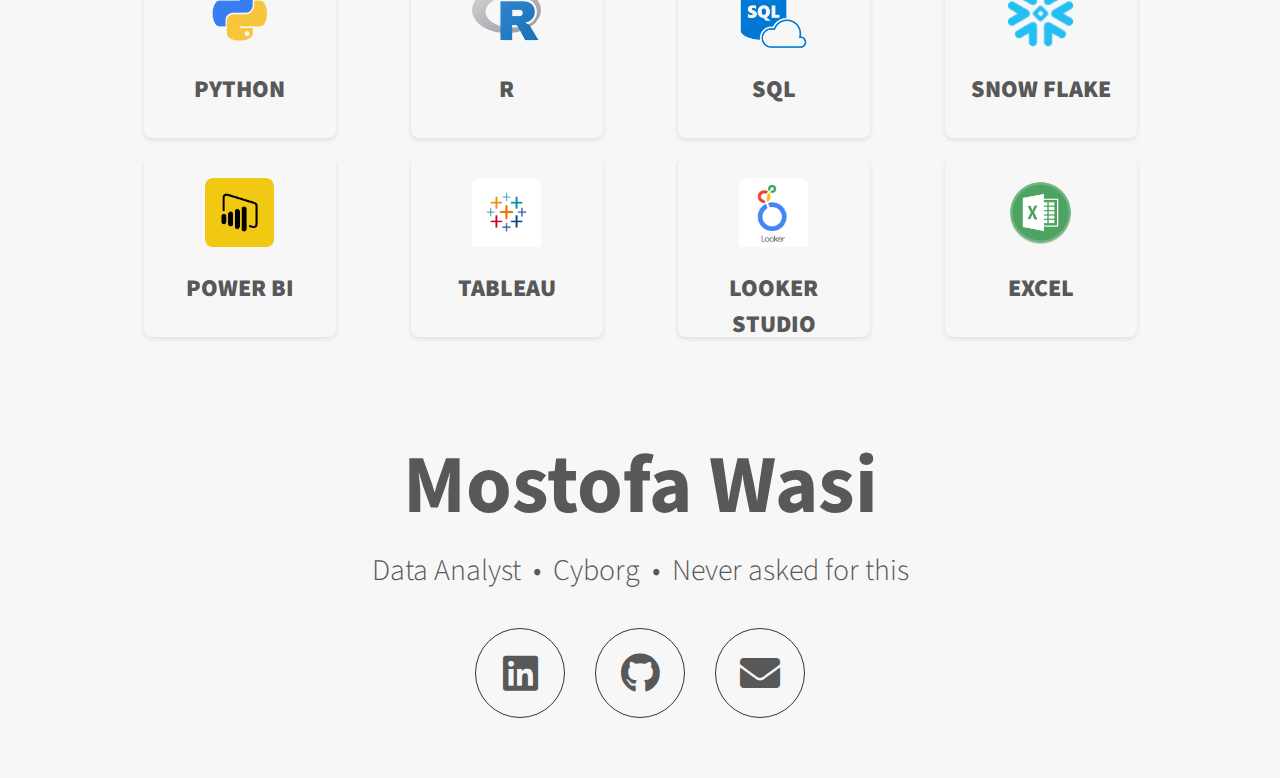
==== commit ce0f57b0: "Update index.html" ====
--- a/index.html
+++ b/index.html
@@ -155,8 +155,7 @@
 							<h3>ECommerce Sales Dashboard</h3>
 							<p style="font-size: 16px; color: black;">This Ecommerce Sales Dashboard tracks key metrics
 								like units sold, revenue, refunds, and sponsor costs which provides insights into 
-								hourly sales performance, top-selling products, and monthly revenue trends, allowing 
-								for quick analysis of sales performance and identification of key drivers.</p>
+								hourly sales performance, top-selling products, and monthly revenue trends.</p>
 						</article>
 
 						<article class="project" data-id="PowerBI">
@@ -188,8 +187,7 @@
 							<h3>Bank Customer Segmentation (KMeans Clustering)</h3>
 							<p style="font-size: 16px; color: black;">This Bank Customer Segmentation analysis using K-Means 
 								Clustering applies machine learning to categorize customers into distinct groups based 
-								on similarities in demographics, spending behavior, and financial patterns. With this, 
-								banks can identify customer segments efficiently.</p>
+								on similarities in demographics, spending behavior, and financial patterns.</p>
 						</article>
 
 						<article class="project" data-id="Python">
@@ -254,9 +252,8 @@
 							<h3>Cohort Analysis in SQL</h3>
 							<p style="font-size: 16px; color: black;">In this project I used Cohort Analysis in SQL to 
 								group customers based on shared characteristics, such as their signup date, and 
-								analyzing their behavior over time. This method helps businesses track retention, 
-								engagement, and lifetime value, enabling data-driven decisions to improve customer 
-								experience and strategy.</p>
+								analyzing their behavior over time to help businesses track retention, 
+								engagement, and lifetime value.</p>
 						</article>
 
 						<article class="project" data-id="SQL">
@@ -286,8 +283,7 @@
 							<h3>RFM Segmentation</h3>
 							<p style="font-size: 16px; color: black;">RFM Segmentation in SQL involves analyzing customer 
 								purchase behavior based on Recency (last purchase date), Frequency (number of transactions), 
-								and Monetary value (total spend). By segmenting the customers, businesses can identify 
-								high-value customers, improve retention strategies, and optimize marketing efforts.</p>
+								and Monetary value (total spend).</p>
 						</article>
 
 					</div>
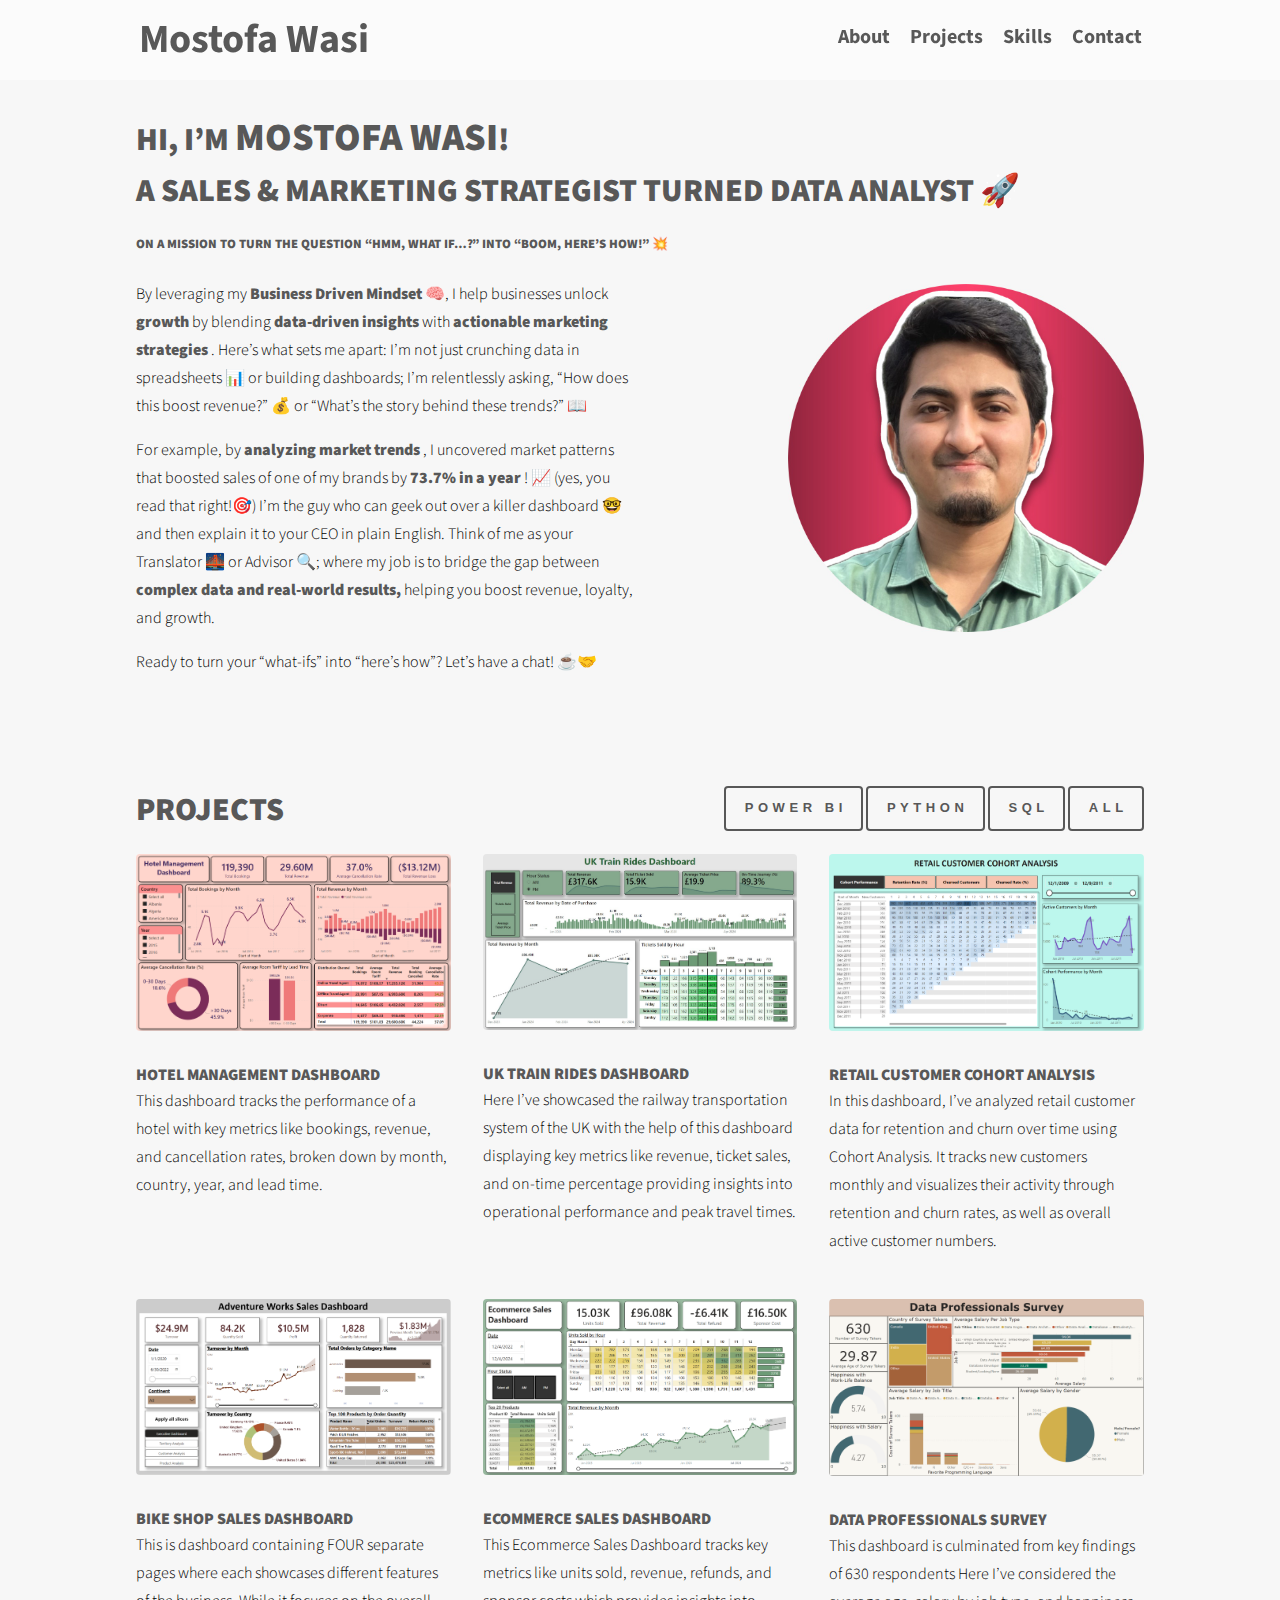
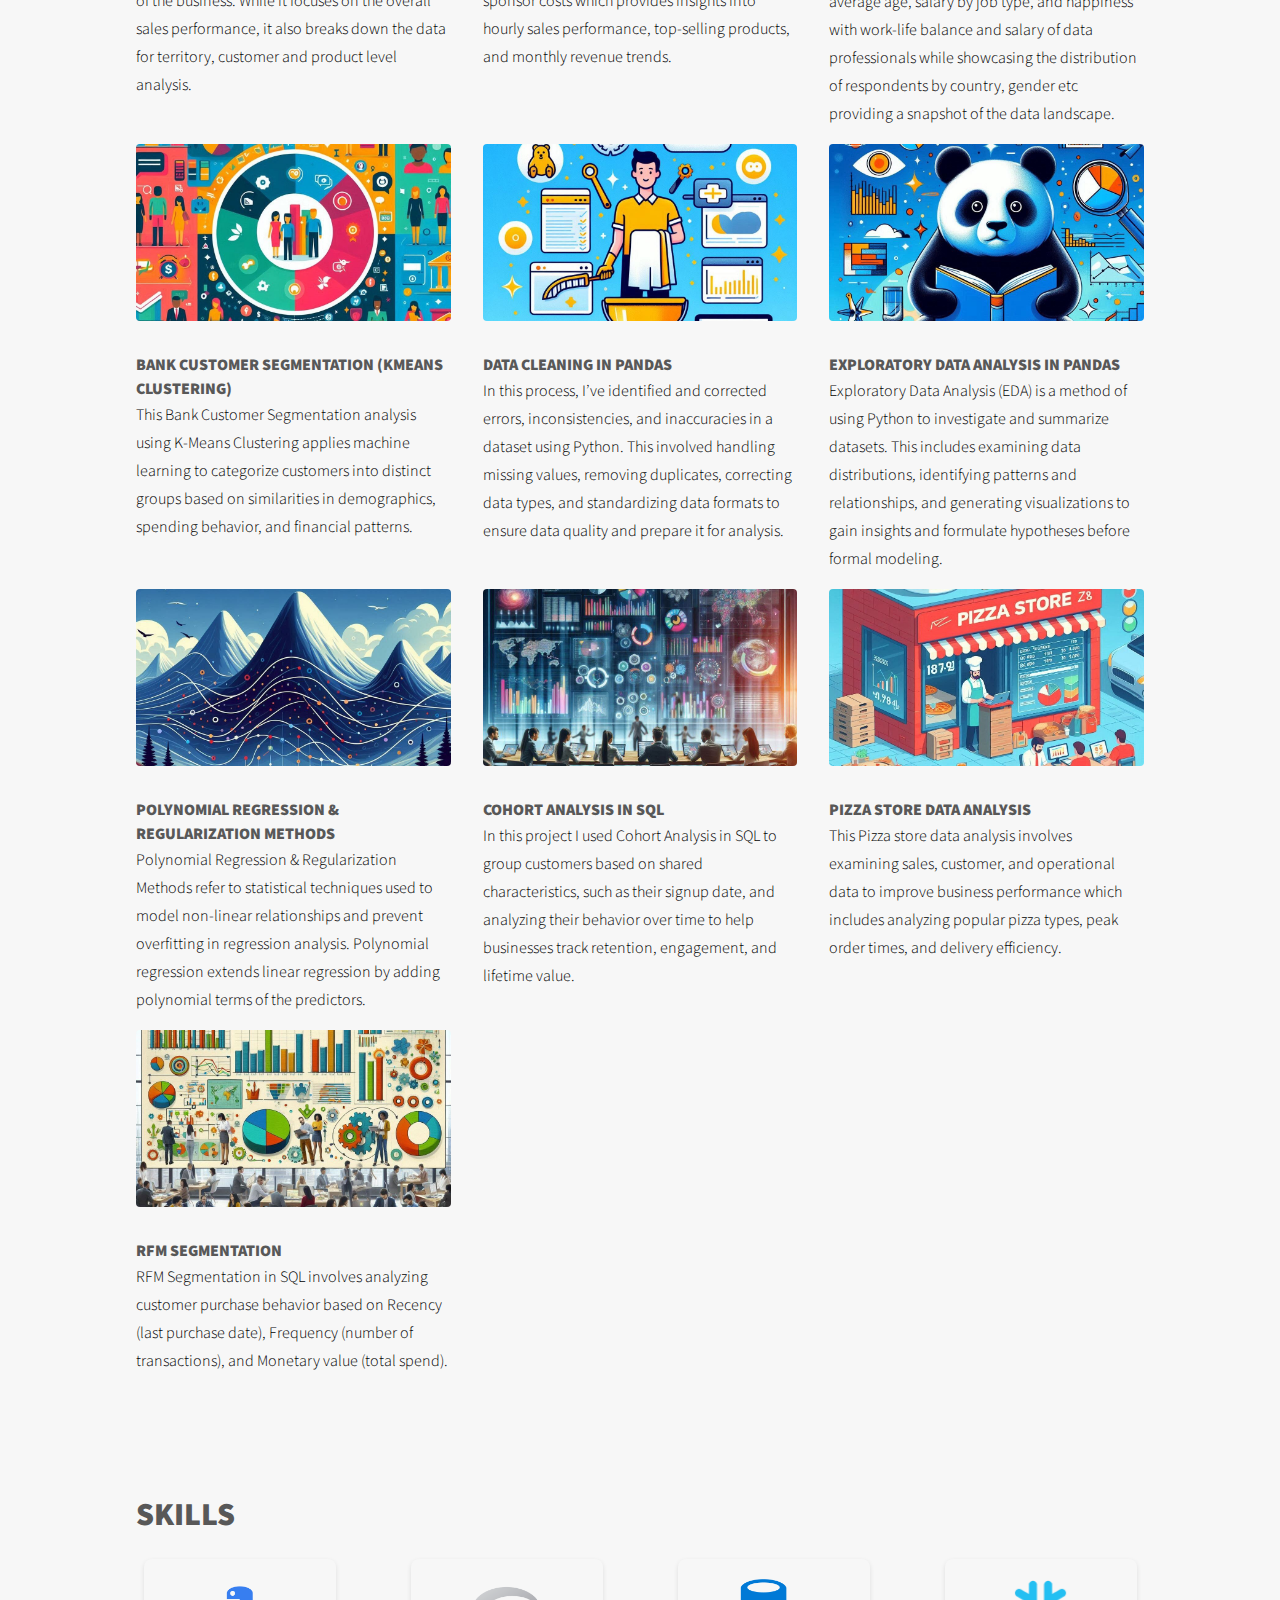
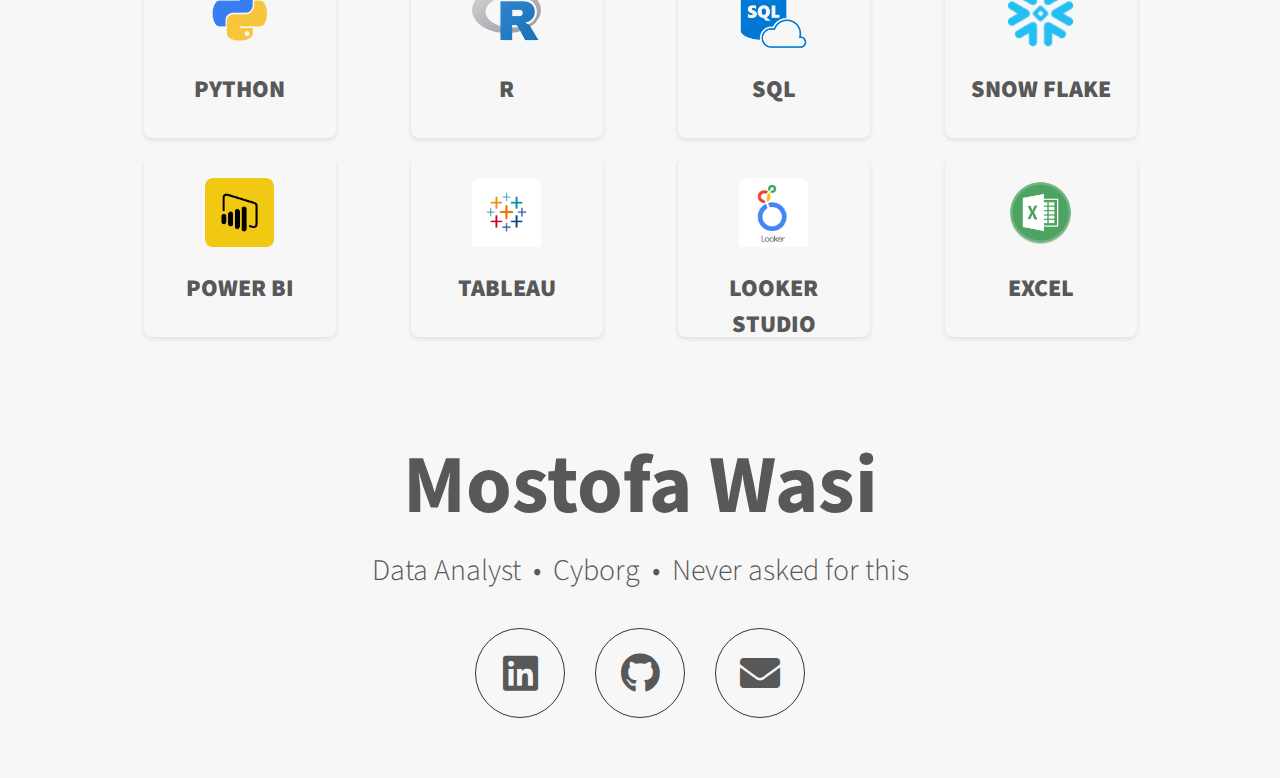
==== commit 659df3bd: "Update index.html" ====
--- a/index.html
+++ b/index.html
@@ -136,7 +136,7 @@
 									</div>
 								</div>
 							</a>
-							<h3>Adventure Work Sales Dashboard</h3>
+							<h3>Bike Shop Sales Dashboard</h3>
 							<p style="font-size: 16px; color: black;">This is dashboard containing FOUR separate pages 
 								where each showcases different features of the business. While it focuses on the 
 								overall sales performance, it also breaks down the data for territory, customer 
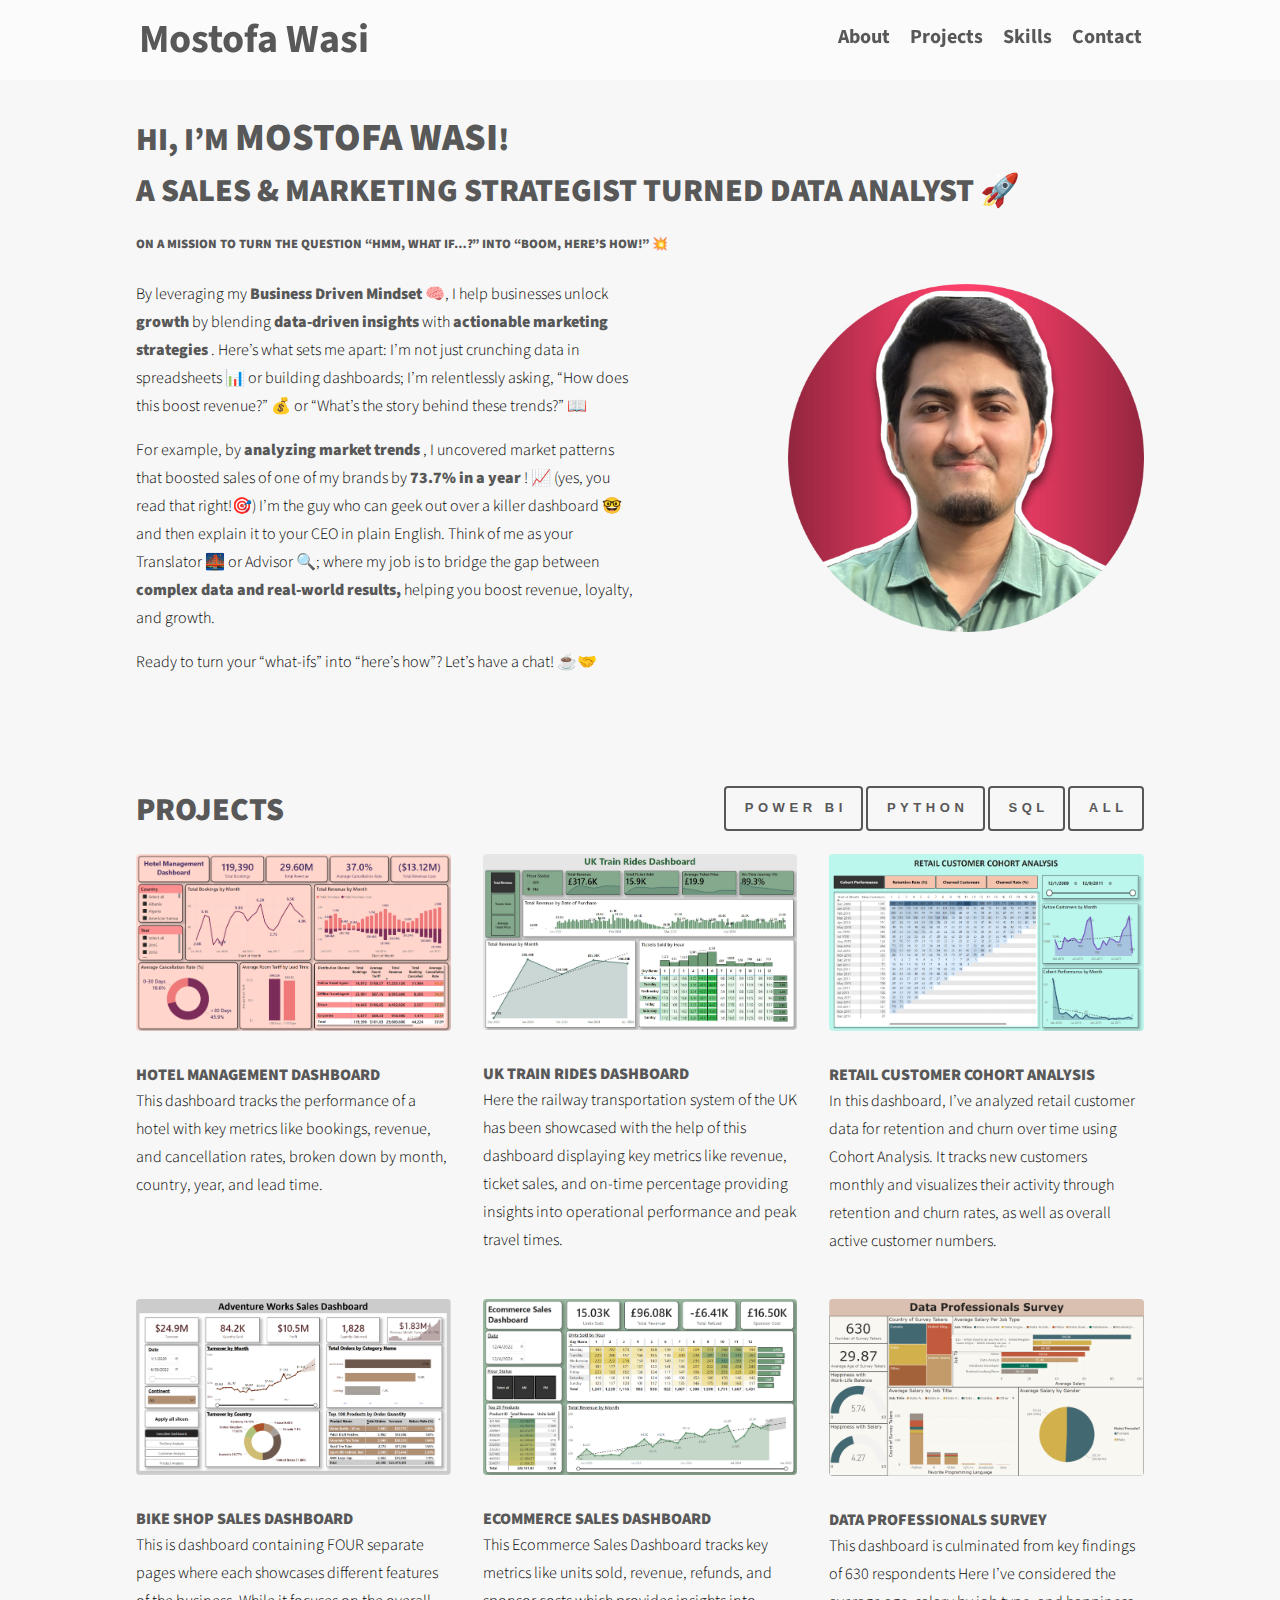
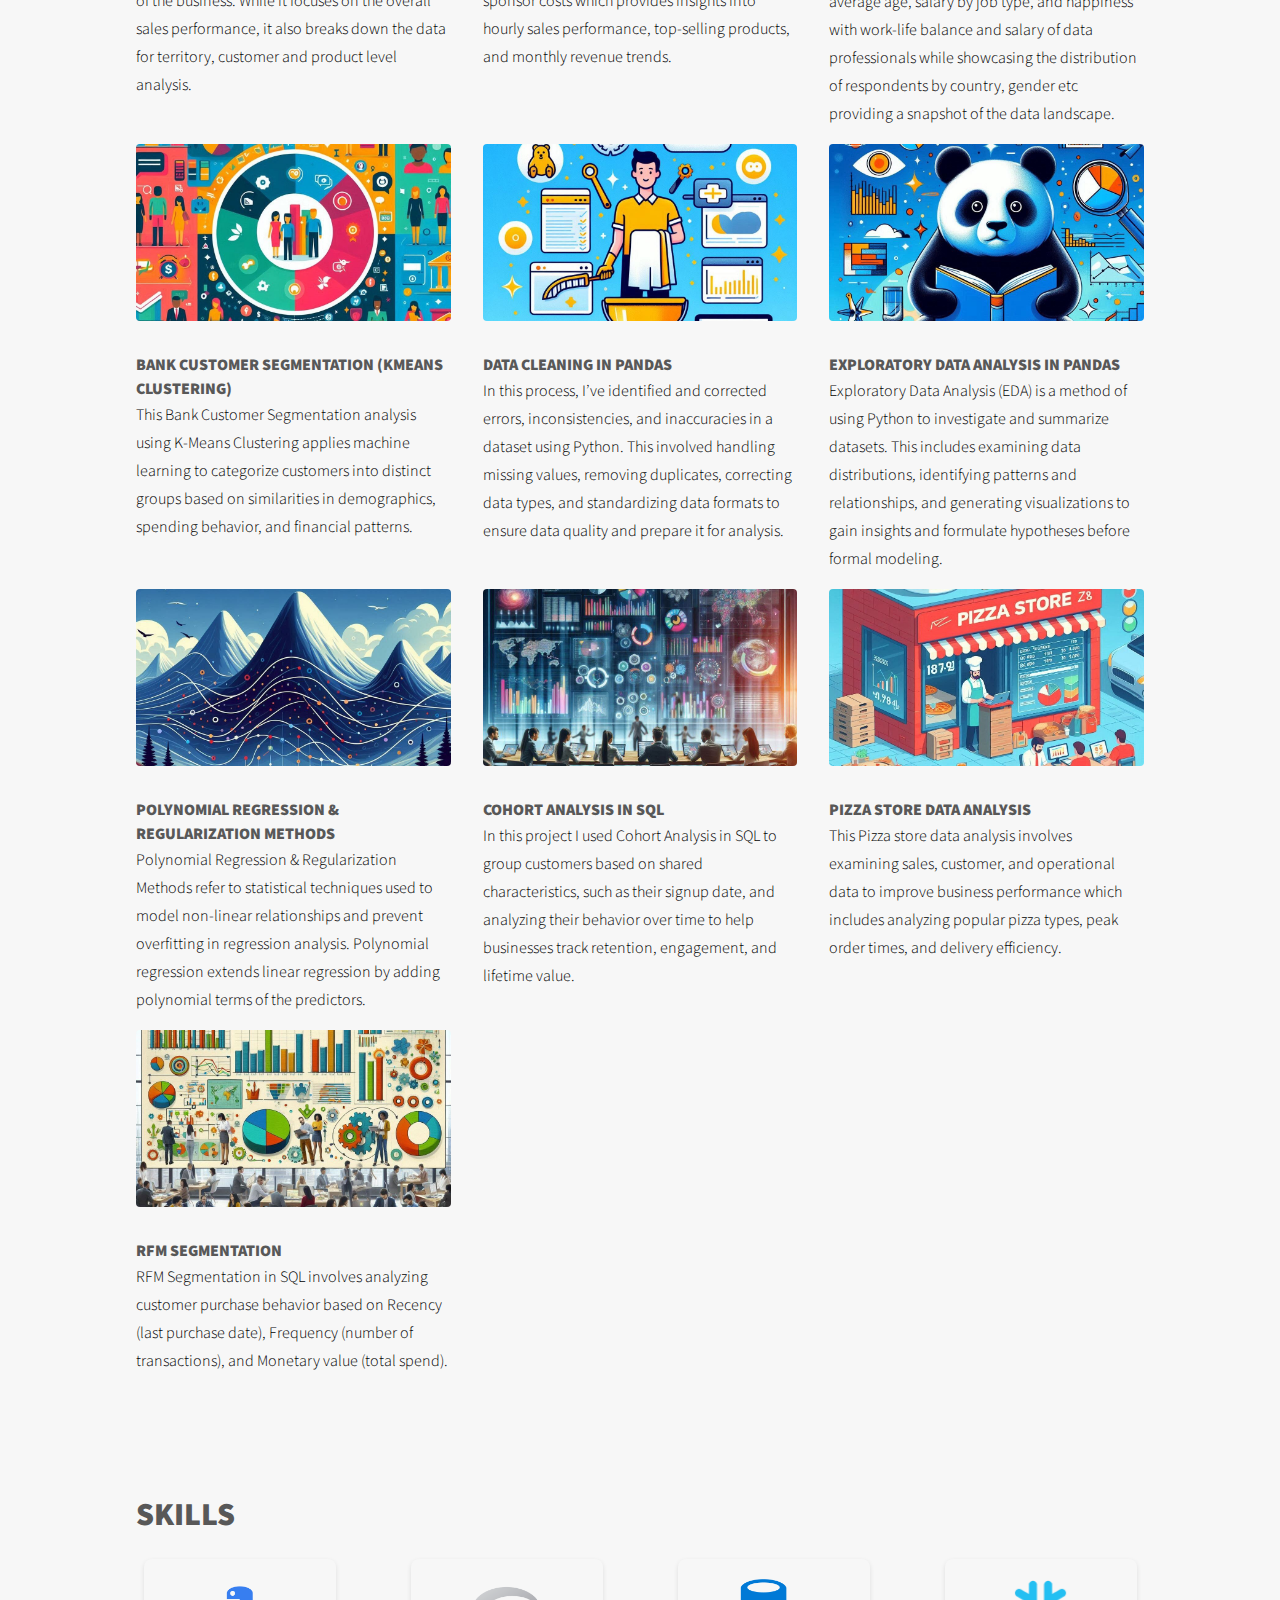
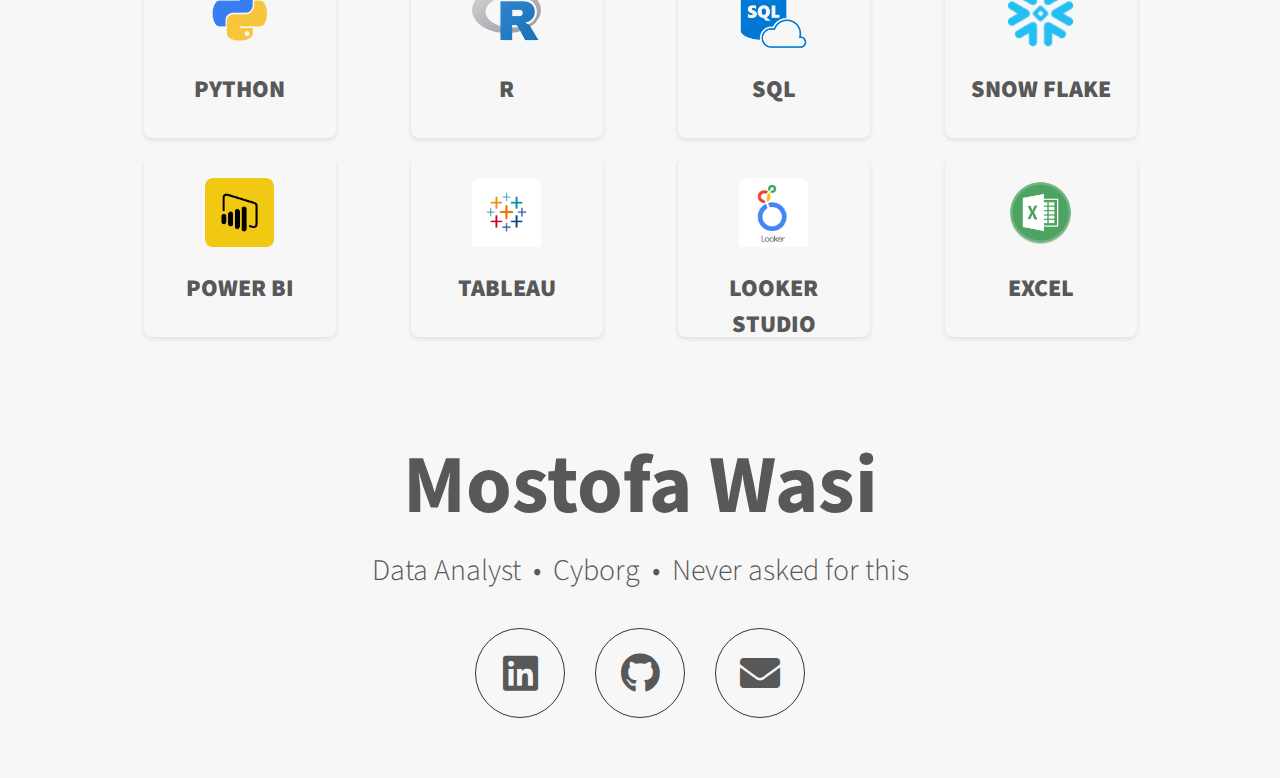
==== commit 553790a1: "Update index.html" ====
--- a/index.html
+++ b/index.html
@@ -105,8 +105,8 @@
 								</div>
 							</a>
 							<h3>UK Train Rides Dashboard</h3>
-							<p style="font-size: 16px; color: black;">Here I’ve showcased the railway transportation 
-								system of the UK with the help of this dashboard displaying key metrics like 
+							<p style="font-size: 16px; color: black;">Here the railway transportation system of the UK 
+								has been showcased with the help of this dashboard displaying key metrics like 
 								revenue, ticket sales, and on-time percentage providing insights into operational
 								performance and peak travel times.</p>
 						</article>
